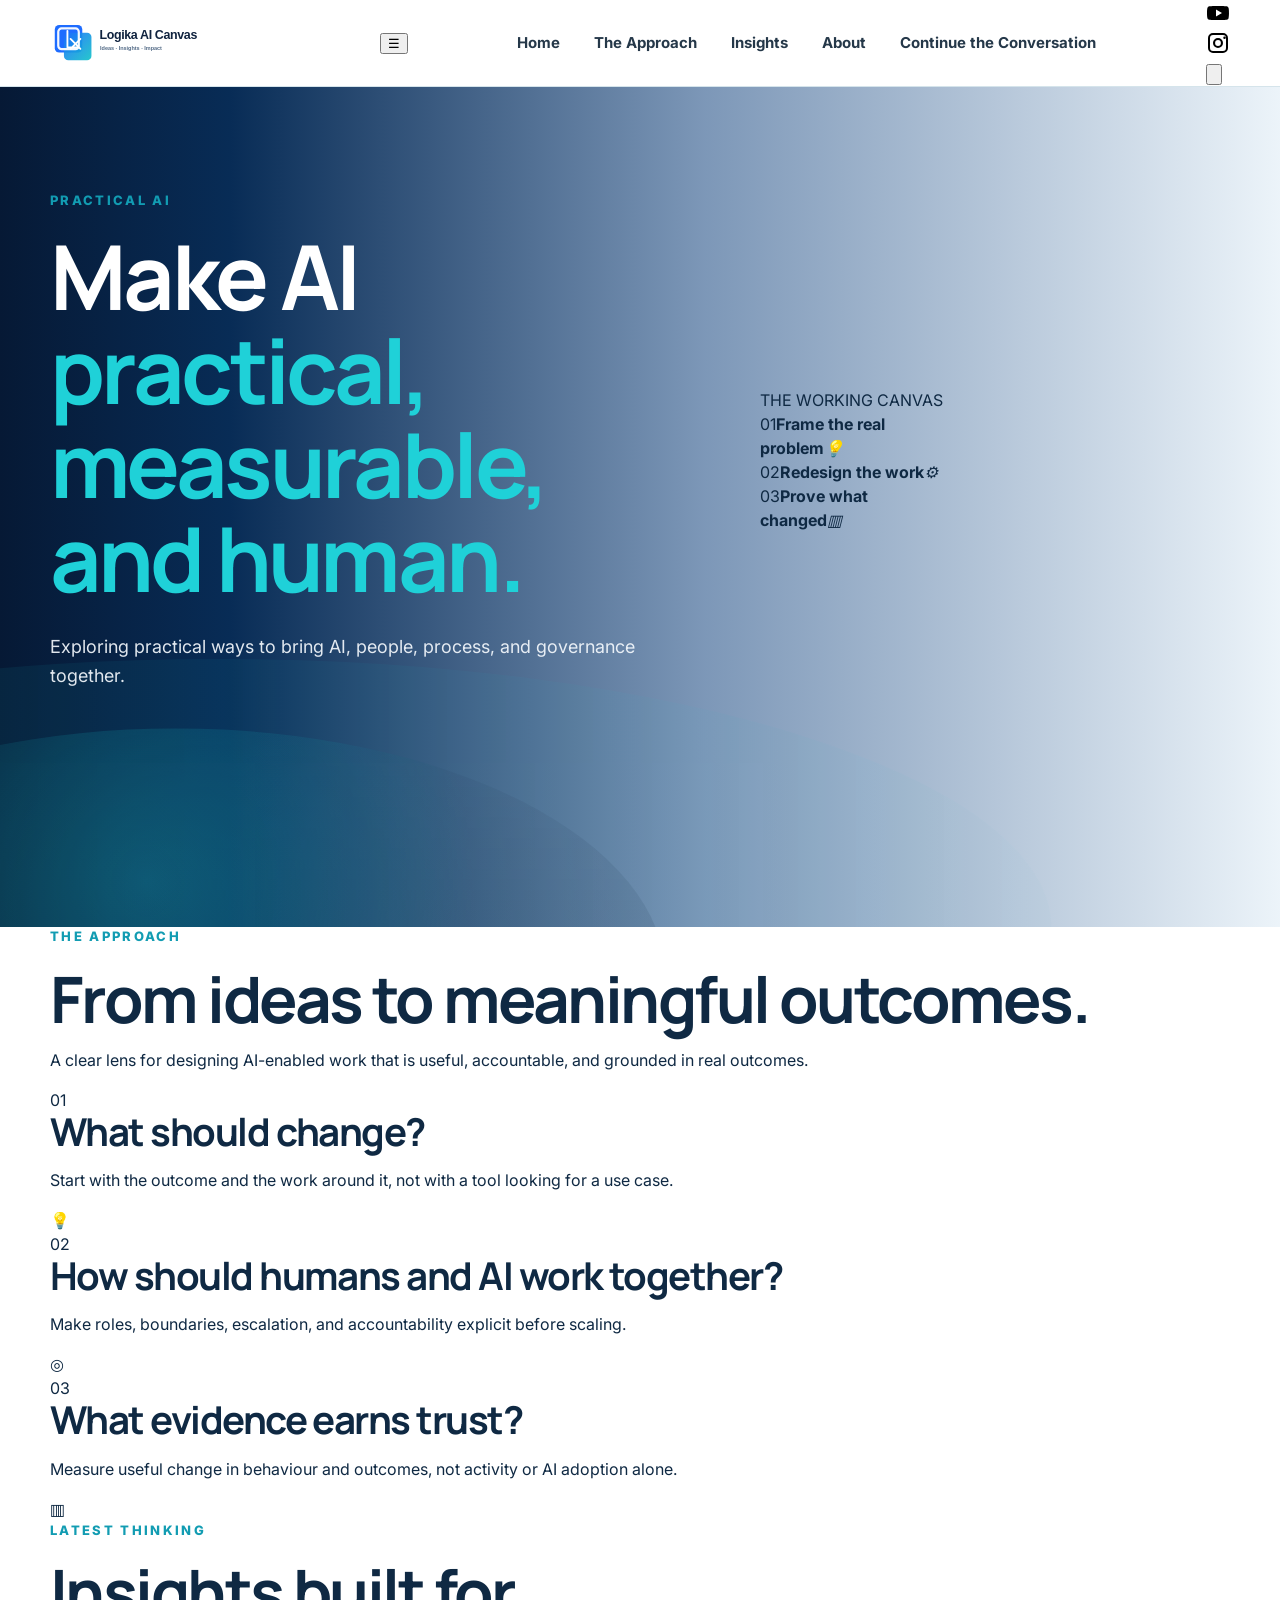
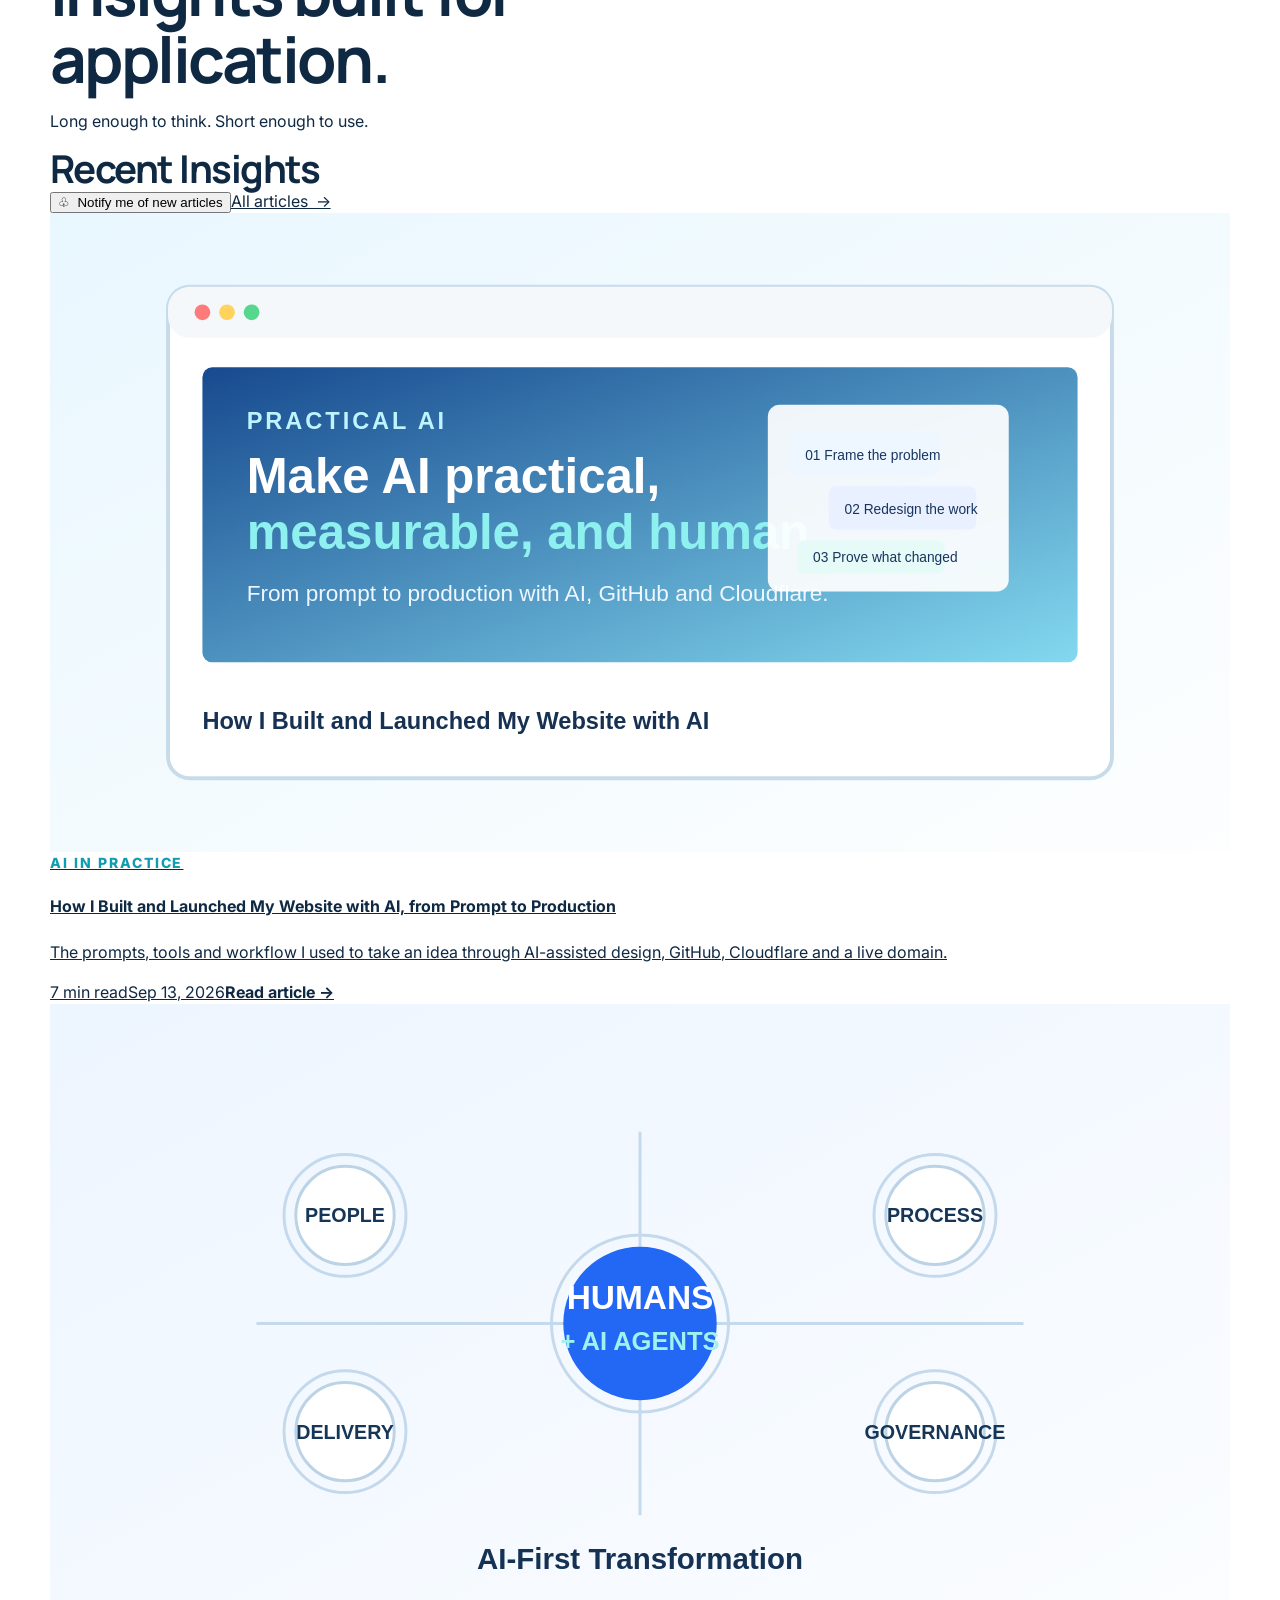
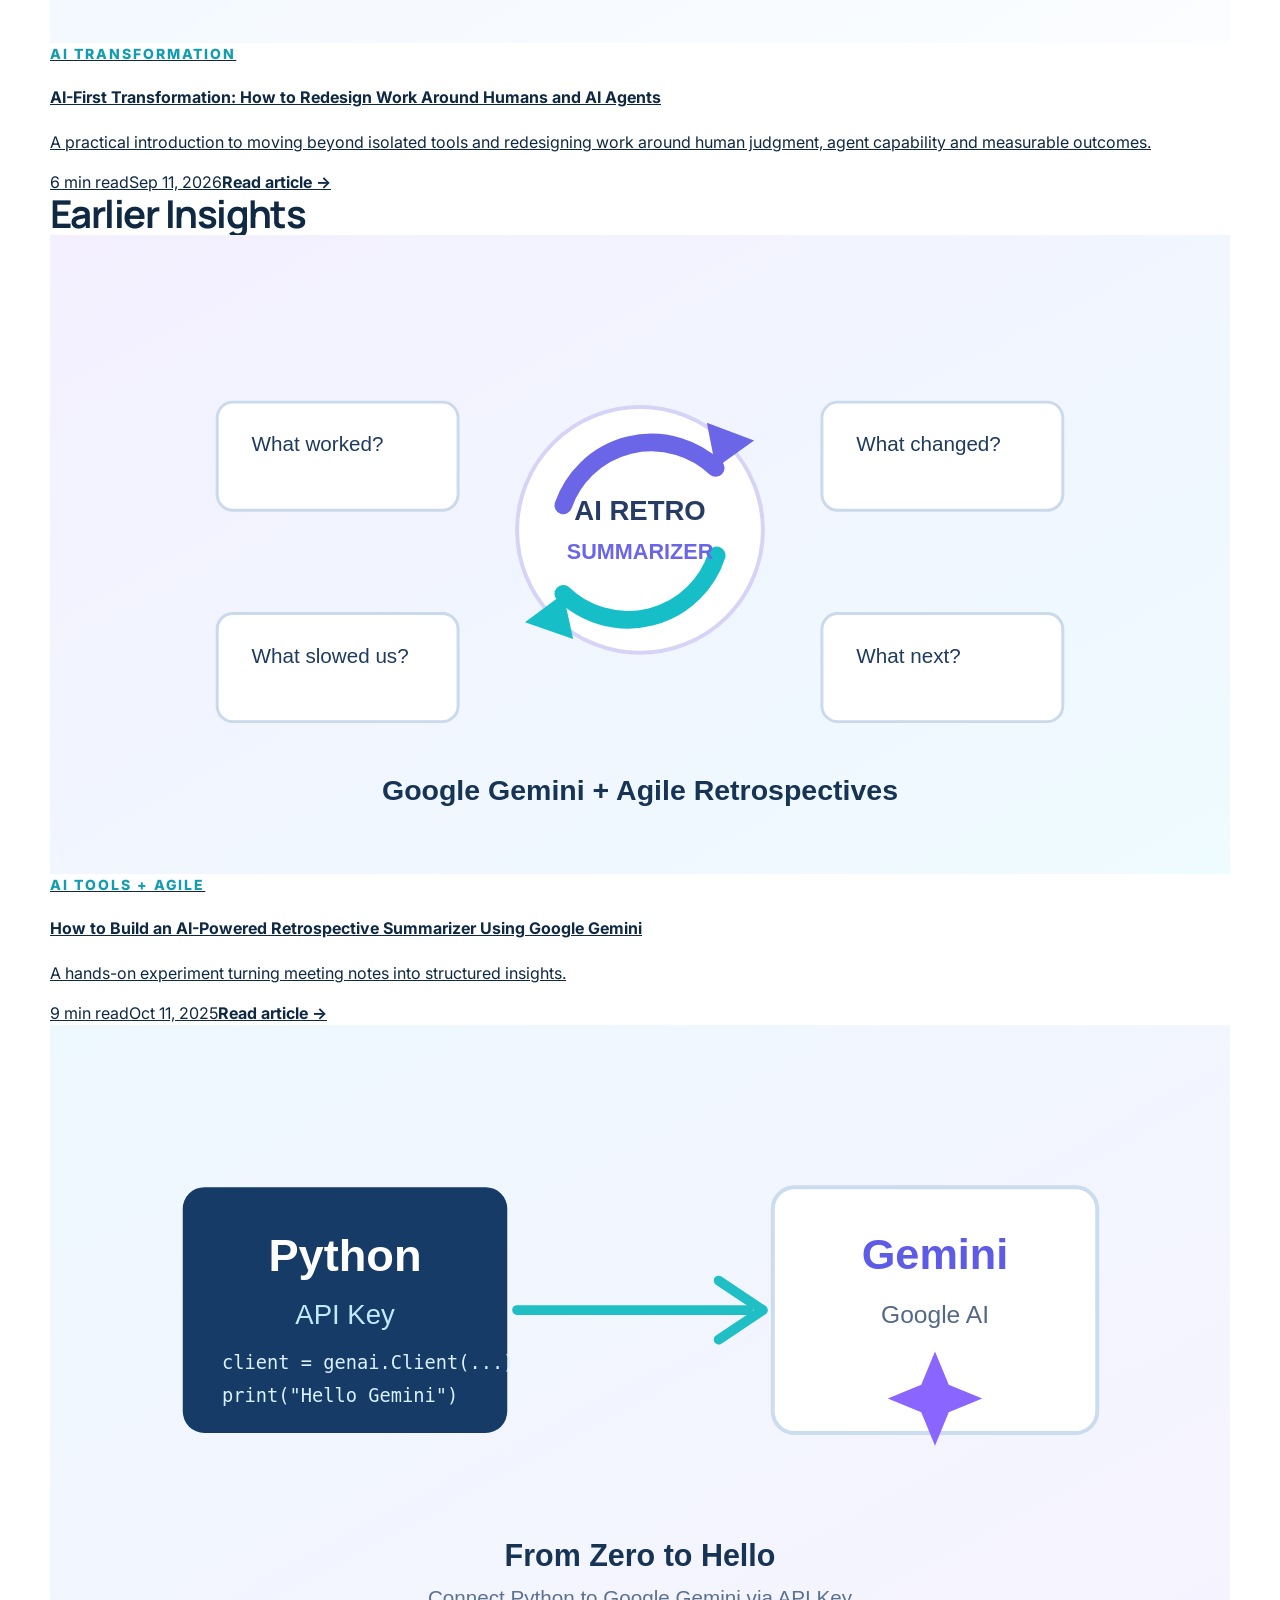
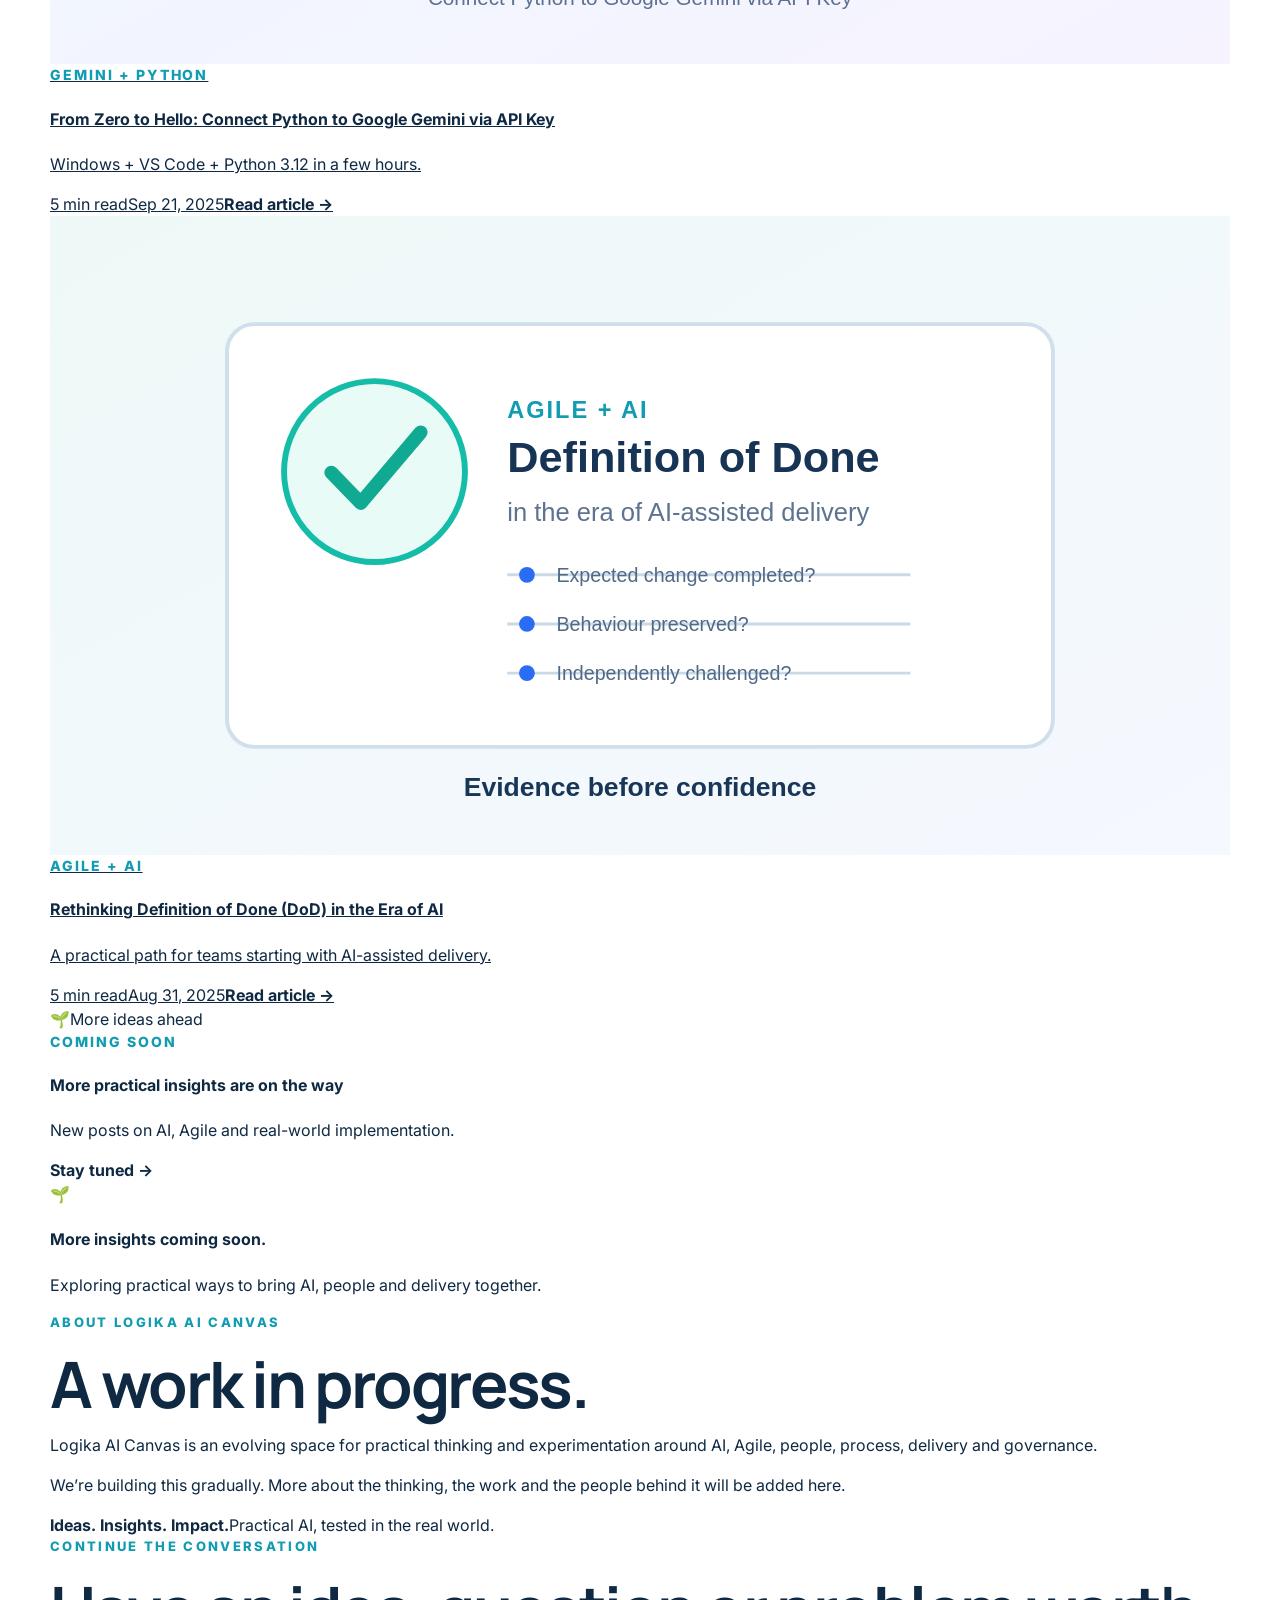
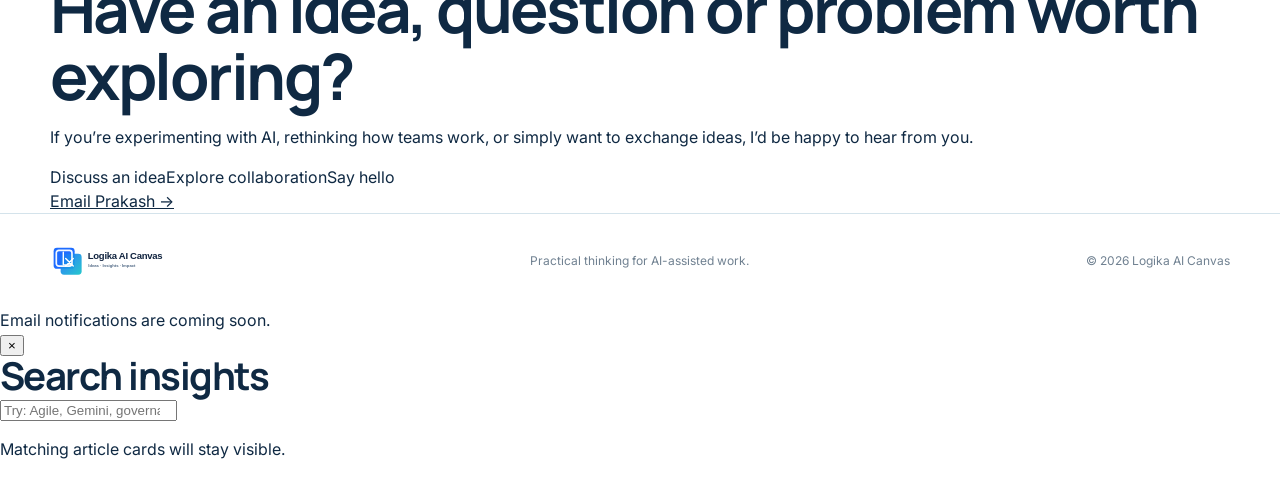
==== index.html @ 8d49325b "Rebuild site structure for preview v3" ====
<!doctype html>
<html lang="en">
<head>
  <meta charset="utf-8" />
  <meta name="viewport" content="width=device-width, initial-scale=1" />
  <meta name="description" content="Logika AI Canvas. Practical AI, Agile, delivery and governance thinking built for application." />
  <title>Logika AI Canvas</title>
  <link rel="preconnect" href="https://fonts.googleapis.com">
  <link rel="preconnect" href="https://fonts.gstatic.com" crossorigin>
  <link href="https://fonts.googleapis.com/css2?family=Inter:wght@400;500;600;700;800&family=Manrope:wght@500;600;700;800&display=swap" rel="stylesheet">
  <link rel="stylesheet" href="styles.css" />
</head>
<body>
  <a class="skip-link" href="#main">Skip to content</a>

  <header class="site-header" id="site-header">
    <div class="shell nav-wrap">
      <a class="brand" href="#home" aria-label="Logika AI Canvas home">
        <img src="assets/logo-new.svg" alt="Logika AI Canvas. Ideas, Insights, Impact." />
      </a>
      <button class="menu-toggle" aria-label="Open navigation" aria-expanded="false">☰</button>
      <nav class="main-nav" aria-label="Primary navigation">
        <a href="#home" data-section="home">Home</a>
        <a href="#approach" data-section="approach">The Approach</a>
        <a href="#insights" data-section="insights">Insights</a>
        <a href="#about" data-section="about">About</a>
        <a href="#connect" data-section="connect">Continue the Conversation</a>
      </nav>
      <div class="social-nav" aria-label="Social and search">
        <a href="https://www.youtube.com/@LogikaAICanvas" target="_blank" rel="noopener noreferrer" aria-label="YouTube">
          <svg viewBox="0 0 24 24" aria-hidden="true"><path d="M23 12s0-3.3-.4-4.9c-.2-.9-.9-1.6-1.8-1.8C19.2 5 12 5 12 5s-7.2 0-8.8.3c-.9.2-1.6.9-1.8 1.8C1 8.7 1 12 1 12s0 3.3.4 4.9c.2.9.9 1.6 1.8 1.8C4.8 19 12 19 12 19s7.2 0 8.8-.3c.9-.2 1.6-.9 1.8-1.8.4-1.6.4-4.9.4-4.9ZM10 15.5v-7l6 3.5-6 3.5Z"/></svg>
        </a>
        <a href="https://www.instagram.com/logikaaicanvas/" target="_blank" rel="noopener noreferrer" aria-label="Instagram">
          <svg viewBox="0 0 24 24" aria-hidden="true"><path d="M7 2h10a5 5 0 0 1 5 5v10a5 5 0 0 1-5 5H7a5 5 0 0 1-5-5V7a5 5 0 0 1 5-5Zm0 2a3 3 0 0 0-3 3v10a3 3 0 0 0 3 3h10a3 3 0 0 0 3-3V7a3 3 0 0 0-3-3H7Zm11.5 1.5a1.25 1.25 0 1 1 0 2.5 1.25 1.25 0 0 1 0-2.5ZM12 7a5 5 0 1 1 0 10 5 5 0 0 1 0-10Zm0 2.1a2.9 2.9 0 1 0 0 5.8 2.9 2.9 0 0 0 0-5.8Z"/></svg>
        </a>
        <button class="icon-button" id="search-open" aria-label="Search insights">
          <svg viewBox="0 0 24 24" aria-hidden="true"><path d="m21 20-5.4-5.4a7 7 0 1 0-1.4 1.4L19.6 21 21 20ZM5 10a5 5 0 1 1 10 0 5 5 0 0 1-10 0Z"/></svg>
        </button>
      </div>
    </div>
  </header>

  <main id="main">
    <section class="page hero" id="home">
      <div class="orb orb-a"></div><div class="orb orb-b"></div><div class="wave wave-one"></div>
      <div class="shell hero-grid">
        <div class="hero-copy">
          <p class="eyebrow">PRACTICAL AI</p>
          <h1>Make AI <span>practical, measurable, and human.</span></h1>
          <p class="hero-lede">Exploring practical ways to bring AI, people, process, and governance together.</p>
        </div>
        <div class="canvas-wrap" aria-label="The Working Canvas">
          <div class="canvas-label">THE WORKING CANVAS</div>
          <div class="canvas-connector c1"></div><div class="canvas-connector c2"></div>
          <article class="canvas-card card-one"><span>01</span><strong>Frame the real<br>problem</strong><i>💡</i></article>
          <article class="canvas-card card-two"><span>02</span><strong>Redesign the work</strong><i>⚙</i></article>
          <article class="canvas-card card-three"><span>03</span><strong>Prove what<br>changed</strong><i>▥</i></article>
        </div>
      </div>
    </section>

    <section class="page approach" id="approach">
      <div class="orb orb-c"></div><div class="wave wave-two"></div>
      <div class="shell approach-grid">
        <div class="approach-intro">
          <p class="eyebrow">THE APPROACH</p>
          <h2>From ideas to <span>meaningful outcomes.</span></h2>
          <p>A clear lens for designing AI-enabled work that is useful, accountable, and grounded in real outcomes.</p>
        </div>
        <div class="question-list">
          <article class="question-card">
            <div class="question-copy"><span class="qnum">01</span><h3>What should change?</h3><p>Start with the outcome and the work around it, not with a tool looking for a use case.</p></div><div class="qicon">💡</div>
          </article>
          <article class="question-card">
            <div class="question-copy"><span class="qnum blue">02</span><h3>How should humans and AI work together?</h3><p>Make roles, boundaries, escalation, and accountability explicit before scaling.</p></div><div class="qicon">◎</div>
          </article>
          <article class="question-card">
            <div class="question-copy"><span class="qnum green">03</span><h3>What evidence earns trust?</h3><p>Measure useful change in behaviour and outcomes, not activity or AI adoption alone.</p></div><div class="qicon">▥</div>
          </article>
        </div>
      </div>
    </section>

    <section class="page insights" id="insights">
      <div class="insights-hero">
        <div class="shell insights-hero-grid">
          <div><p class="eyebrow">LATEST THINKING</p><h2>Insights built for<br>application.</h2><p>Long enough to think. Short enough to use.</p></div>
          <div class="insight-art" aria-hidden="true"><div class="ring r1"></div><div class="ring r2"></div></div>
        </div>
      </div>
      <div class="shell insights-body">
        <div class="insights-toolbar">
          <h3>Recent Insights</h3>
          <div class="toolbar-actions"><button class="notify-btn" id="notify-btn">♧&nbsp; Notify me of new articles</button><a href="https://prakash-raman.medium.com/" target="_blank" rel="noopener noreferrer">All articles&nbsp; →</a></div>
        </div>

        <div class="featured-grid">
          <a class="article-card featured" data-search="website AI prompts tools workflow cloudflare github" href="https://prakash-raman.medium.com/how-i-built-and-launched-my-website-with-ai-from-prompt-to-production-36cca6c288ab?sharedUserId=prakash-raman" target="_blank" rel="noopener noreferrer">
            <img src="assets/article-website.svg" alt="Screenshot of the Logika AI Canvas website" />
            <div class="article-content"><p class="micro">AI IN PRACTICE</p><h4>How I Built and Launched My Website with AI, from Prompt to Production</h4><p>The prompts, tools and workflow I used to take an idea through AI-assisted design, GitHub, Cloudflare and a live domain.</p><div class="article-meta"><span>7 min read</span><span>Sep 13, 2026</span><b>Read article →</b></div></div>
          </a>
          <a class="article-card featured" data-search="AI transformation humans agents redesign work" href="https://medium.com/logika-ai-canvas/ai-first-transformation-how-to-redesign-work-around-humans-and-ai-agents-ba021da3f683?source=friends_link&sk=e647967bdd1a33fe31aa1192dfae2ebb" target="_blank" rel="noopener noreferrer">
            <img src="assets/article-transformation.svg" alt="AI collaboration illustration from the Medium story preview" />
            <div class="article-content"><p class="micro">AI TRANSFORMATION</p><h4>AI-First Transformation: How to Redesign Work Around Humans and AI Agents</h4><p>A practical introduction to moving beyond isolated tools and redesigning work around human judgment, agent capability and measurable outcomes.</p><div class="article-meta"><span>6 min read</span><span>Sep 11, 2026</span><b>Read article →</b></div></div>
          </a>
        </div>

        <div class="subhead"><h3>Earlier Insights</h3></div>
        <div class="earlier-grid">
          <a class="article-card compact" data-search="retrospective summarizer google gemini python gradio agile" href="https://prakash-raman.medium.com/how-to-build-an-ai-powered-retrospective-summarizer-using-google-gemini-ed8b2e24ebf3?source=friends_link&sk=d5e16c06b25f28a22b1256d74e1eddcf" target="_blank" rel="noopener noreferrer"><img src="assets/article-retro.svg" alt="Retrospective summarizer story preview illustration"/><div class="article-content"><p class="micro">AI TOOLS + AGILE</p><h4>How to Build an AI-Powered Retrospective Summarizer Using Google Gemini</h4><p>A hands-on experiment turning meeting notes into structured insights.</p><div class="article-meta"><span>9 min read</span><span>Oct 11, 2025</span><b>Read article →</b></div></div></a>
          <a class="article-card compact" data-search="python google gemini api key vscode" href="https://prakash-raman.medium.com/from-zero-to-hello-connect-python-to-google-gemini-via-api-key-d83aa427bb5d?source=friends_link&sk=044a569964a916353b6eb3e712af91d3" target="_blank" rel="noopener noreferrer"><img src="assets/article-zero.svg" alt="Python to Gemini story preview graphic"/><div class="article-content"><p class="micro">GEMINI + PYTHON</p><h4>From Zero to Hello: Connect Python to Google Gemini via API Key</h4><p>Windows + VS Code + Python 3.12 in a few hours.</p><div class="article-meta"><span>5 min read</span><span>Sep 21, 2025</span><b>Read article →</b></div></div></a>
          <a class="article-card compact" data-search="definition of done dod AI agile assisted delivery" href="https://prakash-raman.medium.com/rethinking-definition-of-done-dod-in-the-era-of-ai-43ca75cb33c0?source=friends_link&sk=acb1d739adba038d60c542304bb802b5" target="_blank" rel="noopener noreferrer"><img src="assets/article-dod.svg" alt="Definition of Done in the Era of AI story preview illustration"/><div class="article-content"><p class="micro">AGILE + AI</p><h4>Rethinking Definition of Done (DoD) in the Era of AI</h4><p>A practical path for teams starting with AI-assisted delivery.</p><div class="article-meta"><span>5 min read</span><span>Aug 31, 2025</span><b>Read article →</b></div></div></a>
          <article class="article-card compact coming"><div class="coming-art">🌱<span>More ideas ahead</span></div><div class="article-content"><p class="micro">COMING SOON</p><h4>More practical insights are on the way</h4><p>New posts on AI, Agile and real-world implementation.</p><div class="article-meta"><span></span><span></span><b>Stay tuned →</b></div></div></article>
        </div>

        <div class="more-soon"><div class="sprout">🌱</div><div><h4>More insights coming soon.</h4><p>Exploring practical ways to bring AI, people and delivery together.</p></div></div>
      </div>
    </section>

    <section class="page about" id="about">
      <div class="shell narrow-page">
        <p class="eyebrow">ABOUT LOGIKA AI CANVAS</p>
        <h2>A work in progress.</h2>
        <p class="lead">Logika AI Canvas is an evolving space for practical thinking and experimentation around AI, Agile, people, process, delivery and governance.</p>
        <p>We’re building this gradually. More about the thinking, the work and the people behind it will be added here.</p>
        <div class="about-signature"><strong>Ideas. Insights. Impact.</strong><span>Practical AI, tested in the real world.</span></div>
      </div>
    </section>

    <section class="page connect" id="connect">
      <div class="shell connect-grid">
        <div><p class="eyebrow">CONTINUE THE CONVERSATION</p><h2>Have an idea, question or problem worth exploring?</h2></div>
        <div class="connect-copy"><p>If you’re experimenting with AI, rethinking how teams work, or simply want to exchange ideas, I’d be happy to hear from you.</p><div class="connect-topics"><span>Discuss an idea</span><span>Explore collaboration</span><span>Say hello</span></div><a class="contact-btn" href="mailto:logikacanvas@gmail.com">Email Prakash →</a></div>
      </div>
    </section>
  </main>

  <footer><div class="shell footer-grid"><img src="assets/logo-new.svg" alt="Logika AI Canvas"/><p>Practical thinking for AI-assisted work.</p><p>© 2026 Logika AI Canvas</p></div></footer>

  <div class="toast" id="toast" role="status" aria-live="polite">Email notifications are coming soon.</div>
  <div class="search-panel" id="search-panel" aria-hidden="true"><div class="search-box"><button id="search-close" aria-label="Close search">×</button><h3>Search insights</h3><input id="search-input" type="search" placeholder="Try: Agile, Gemini, governance…" autocomplete="off"/><p id="search-note">Matching article cards will stay visible.</p></div></div>
  <script src="script.js"></script>
</body>
</html>
---- styles.css ----
:root{
  --navy:#081a31;
  --navy-2:#102843;
  --navy-3:#183458;
  --cyan:#1fd1d8;
  --cyan-soft:#82eef3;
  --blue:#2f69f4;
  --ink:#0f2943;
  --muted:#66788b;
  --line:#d4e3ea;
  --soft:#edf4f7;
  --white:#ffffff;
  --shadow:0 25px 60px rgba(8,26,49,.16);
  --radius:22px;
}
*{box-sizing:border-box}
html{scroll-behavior:smooth}
body{
  margin:0;
  font-family:Inter,system-ui,-apple-system,BlinkMacSystemFont,"Segoe UI",sans-serif;
  color:var(--ink);
  background:#fff;
  line-height:1.5;
  -webkit-font-smoothing:antialiased;
}
a{color:inherit}
img{max-width:100%;display:block}
.shell{width:min(1180px,calc(100% - 48px));margin-inline:auto}
.skip-link{
  position:absolute;left:-9999px;top:10px;background:#fff;padding:10px 14px;
  border:1px solid var(--line);z-index:1000
}
.skip-link:focus{left:10px}
.site-header{
  position:sticky;top:0;z-index:100;
  background:rgba(255,255,255,.96);
  backdrop-filter:blur(12px);
  border-bottom:1px solid rgba(210,226,234,.92);
}
.nav-wrap{height:86px;display:flex;align-items:center;justify-content:space-between;gap:32px}
.brand img{width:220px;height:auto}
nav{display:flex;gap:34px;align-items:center}
nav a{text-decoration:none;font-size:15px;font-weight:700;color:#253849}
nav a:hover{color:var(--cyan)}
.nav-pill{
  display:inline-flex;align-items:center;justify-content:center;
  min-height:48px;padding:0 24px;border-radius:999px;border:1.5px solid #27394a;
}
.eyebrow{
  margin:0 0 18px;
  font-size:13px;
  font-weight:800;
  letter-spacing:.18em;
  color:#129cb2;
}
.eyebrow-light{color:var(--cyan-soft)}
h1,h2,h3{
  margin:0;
  font-family:Manrope,Inter,sans-serif;
  letter-spacing:-.04em;
  line-height:1.05;
}
h1{font-size:clamp(54px,7vw,96px)}
h2{font-size:clamp(44px,5vw,78px)}
h3{font-size:clamp(30px,3vw,48px)}

.hero{
  position:relative;
  overflow:hidden;
  min-height:840px;
  isolation:isolate;
  background:
    linear-gradient(90deg, rgba(6,25,53,1) 0%, rgba(8,44,86,1) 18%, rgba(74,111,156,.72) 55%, rgba(235,243,249,.95) 100%);
}
.hero-backdrop{
  position:absolute;inset:0;pointer-events:none;
  background:
    radial-gradient(circle at 2% 38%, rgba(41,195,232,.45) 0 9px, transparent 11px),
    radial-gradient(circle at 15% 53%, rgba(41,195,232,.32) 0 8px, transparent 10px),
    radial-gradient(circle at 24% 68%, rgba(41,195,232,.28) 0 9px, transparent 11px),
    radial-gradient(circle at 79% 12%, rgba(255,255,255,.2) 0 15%, transparent 16%),
    radial-gradient(circle at 91% 62%, rgba(31,209,216,.14) 0 18%, transparent 19%);
}
.hero::before{
  content:"";
  position:absolute;left:-6%;bottom:-6%;width:58%;height:38%;
  background:
    radial-gradient(circle at 30% 70%, rgba(31,209,216,.28) 0, transparent 58%),
    linear-gradient(180deg, transparent, rgba(7,24,46,.12));
  opacity:.95;
  clip-path:ellipse(66% 78% at 34% 100%);
}
.hero::after{
  content:"";
  position:absolute;left:-5%;right:0;bottom:0;height:38%;
  opacity:.42;
  background:
    radial-gradient(circle at 18% 120%, rgba(31,209,216,.7) 0 1.5px, transparent 2px) 0 0 / 12px 12px,
    linear-gradient(90deg, rgba(31,209,216,.18), rgba(255,255,255,0));
  clip-path:ellipse(62% 84% at 21% 100%);
}
.hero-grid{
  position:relative;
  display:grid;
  grid-template-columns:1.15fr .85fr;
  gap:74px;
  align-items:center;
  padding:104px 0 132px;
}
.hero-copy{color:#fff;position:relative;z-index:2}
.hero h1{color:#fff;max-width:760px;margin-bottom:28px}
.hero h1 span{color:var(--cyan)}
.hero-lede{
  margin:0 0 38px;
  color:rgba(243,247,252,.92);
  max-width:690px;
  font-size:18px;
  line-height:1.6;
}
.hero-actions{display:flex;gap:14px;flex-wrap:wrap}
.button{
  display:inline-flex;align-items:center;justify-content:center;
  min-height:54px;padding:0 24px;border-radius:12px;text-decoration:none;
  font-size:15px;font-weight:800;border:1px solid transparent;
  transition:transform .2s ease, background .2s ease, border-color .2s ease;
}
.button:hover{transform:translateY(-1px)}
.button-primary{background:#fff;color:var(--navy)}
.button-secondary{
  background:transparent;color:#fff;border-color:rgba(255,255,255,.45);
  box-shadow:inset 0 0 0 1px rgba(255,255,255,.1);
}
.principles{
  display:flex;gap:24px;flex-wrap:wrap;margin-top:34px;
  color:rgba(236,244,250,.92);font-size:13px;font-weight:700;
}
.principles span::before{
  content:"";display:inline-block;width:6px;height:6px;margin-right:9px;
  border-radius:50%;background:var(--cyan);vertical-align:1px;
}
.hero-visual{position:relative;min-height:490px}
.visual-board{
  position:relative;
  width:100%;
  min-height:430px;
  padding:28px 22px;
  border:1px solid rgba(201,216,226,.75);
  background:rgba(247,250,252,.92);
  box-shadow:0 25px 65px rgba(13,36,61,.14);
}
.board-label{
  margin:0 0 16px;
  color:#5b6d83;
  font-size:12px;
  font-weight:800;
  letter-spacing:.14em;
}
.board-lines{position:absolute;background:rgba(108,139,176,.28)}
.line-x{left:20px;right:20px;top:50%;height:1px}
.line-y{top:44px;bottom:22px;left:50%;width:1px}
.board-card{
  position:absolute;
  background:#fff;
  min-width:312px;
  padding:18px 20px 18px 22px;
  border:1px solid rgba(208,219,229,.92);
  box-shadow:0 10px 28px rgba(14,41,69,.08);
}
.board-card::before{
  content:"";
  position:absolute;left:0;top:0;bottom:0;width:4px;background:var(--cyan);
}
.board-card span{
  display:block;margin-bottom:8px;
  color:#00a8b7;font-size:12px;font-weight:800;
}
.board-card strong{
  color:#0f1d31;font-family:Manrope,Inter,sans-serif;
  font-size:22px;line-height:1.25;
}
.board-card-one{top:74px;left:36px}
.board-card-two{top:182px;left:132px}
.board-card-three{top:310px;left:62px}
.board-card.accent-blue::before{background:#2f69f4}
.board-card.accent-teal::before{background:var(--cyan)}

.section{padding:114px 0}
.section-muted{background:var(--soft)}
.section-head{
  display:grid;
  grid-template-columns:minmax(0,1fr) minmax(250px,.7fr);
  gap:72px;
  align-items:end;
  margin-bottom:48px;
}
.section-head h2{font-size:clamp(48px,5vw,74px);color:var(--ink)}
.section-head > p{
  margin:0;
  max-width:410px;
  color:#64768b;
  font-size:17px;
  line-height:1.6;
}

.approach-section{
  background:linear-gradient(90deg, rgba(4,18,36,.98) 0%, rgba(3,17,33,.98) 28%, rgba(4,20,42,.96) 100%);
  color:#fff;
}
.approach-layout{
  display:grid;
  grid-template-columns:.92fr 1.08fr;
  gap:86px;
  align-items:start;
}
.approach-copy h2{color:#fff;margin-bottom:20px}
.approach-copy p{
  margin:0;
  color:rgba(220,232,243,.82);
  max-width:520px;
  font-size:17px;
  line-height:1.65;
}
.approach-list{border-top:1px solid rgba(132,160,194,.42)}
.approach-row{
  display:grid;
  grid-template-columns:60px 1fr;
  gap:22px;
  padding:32px 0 28px;
  border-bottom:1px solid rgba(132,160,194,.32);
}
.row-number{color:var(--cyan);font-size:14px;font-weight:800}
.row-content h3{
  color:#fff;
  font-size:clamp(28px,3.4vw,46px);
  margin-bottom:10px;
}
.row-content p{
  margin:0;
  max-width:670px;
  color:rgba(219,230,241,.8);
  font-size:17px;
  line-height:1.7;
}

.insights-section{padding-bottom:126px}
.insights-head{margin-bottom:42px}
.featured-insight{
  display:grid;
  grid-template-columns:43% 57%;
  min-height:496px;
  background:#fff;
  border:1px solid rgba(198,216,226,.95);
  overflow:hidden;
}
.insight-visual{
  position:relative;
  background:linear-gradient(135deg, #2f69f4 0%, #2968ec 100%);
}
.insight-visual::before,
.insight-visual::after{
  content:"";
  position:absolute;border:1px solid rgba(255,255,255,.18);border-radius:50%;
}
.insight-visual::before{width:270px;height:270px;left:-110px;top:-70px}
.insight-visual::after{width:260px;height:260px;right:-90px;bottom:-140px}
.visual-ring{position:absolute;border:1px solid rgba(255,255,255,.16);border-radius:50%}
.ring-one{width:140px;height:140px;left:92px;top:176px}
.ring-two{width:220px;height:220px;left:142px;top:128px}
.visual-dot{position:absolute;width:10px;height:10px;border-radius:50%;background:rgba(255,255,255,.65)}
.dot-a{left:138px;top:218px}.dot-b{left:310px;top:154px}.dot-c{left:332px;top:314px}
.visual-words{
  position:absolute;left:50%;top:50%;transform:translate(-50%,-50%);
  display:flex;align-items:center;gap:20px;white-space:nowrap;color:#fff;
  font-size:18px;font-weight:800;letter-spacing:.12em;
}
.visual-words b{font-size:52px;line-height:1;color:var(--cyan)}
.insight-copy{
  display:flex;flex-direction:column;justify-content:center;
  padding:44px 54px;
}
.micro{
  margin:0 0 18px;
  color:#129cb2;
  font-size:14px;
  font-weight:800;
  letter-spacing:.14em;
}
.insight-copy h3{
  color:var(--ink);
  font-size:clamp(42px,4vw,62px);
  line-height:1.08;
  margin-bottom:26px;
}
.insight-copy p:not(.micro){
  margin:0 0 28px;
  max-width:700px;
  color:#5d7085;
  font-size:18px;
  line-height:1.7;
}
.status{
  align-self:flex-start;
  white-space:nowrap;
  border:1px solid #cfe0e6;
  border-radius:999px;
  padding:10px 16px;
  background:#f7fbfc;
  color:#56697d;
  font-size:14px;
  font-weight:800;
}

.connect-section{
  background:linear-gradient(90deg, rgba(4,18,36,.99) 0%, rgba(4,21,43,.98) 100%);
  color:#fff;
  padding-bottom:120px;
}
.connect-layout{
  display:grid;
  grid-template-columns:.84fr 1.16fr;
  gap:88px;
  align-items:start;
}
.connect-copy h2{color:#fff}
.connect-list{border-top:1px solid rgba(132,160,194,.32)}
.connect-row{
  display:grid;
  grid-template-columns:108px 1fr 24px;
  gap:26px;
  align-items:center;
  padding:28px 0;
  text-decoration:none;
  border-bottom:1px solid rgba(132,160,194,.28);
}
.connect-label{
  color:rgba(190,208,226,.82);
  font-size:13px;
  font-weight:800;
  letter-spacing:.12em;
}
.connect-row strong{
  color:#fff;
  font-family:Manrope,Inter,sans-serif;
  font-size:20px;
  line-height:1.35;
}
.connect-arrow{justify-self:end;color:#fff;font-size:20px}

footer{
  background:#fff;
  border-top:1px solid rgba(210,226,234,.95);
  padding:26px 0;
}
.footer-grid{
  display:grid;
  grid-template-columns:1fr 1fr 1fr;
  align-items:center;
  gap:24px;
  color:#708191;
  font-size:12px;
}
.footer-grid img{width:168px}
.footer-grid p:nth-child(2){text-align:center}
.footer-grid p:last-child{text-align:right}

.three-step,.topic-grid{display:grid;grid-template-columns:repeat(3,1fr);gap:18px}
.three-step article,.topic-card{background:#fff;border:1px solid var(--line);border-radius:20px;padding:28px}
.three-step span,.number{color:#129cb2;font-size:12px;font-weight:700}
.three-step h3{margin:38px 0 0;font-size:22px}
.topics-head{margin-top:100px}
.topic-card h3{font-size:24px;margin-bottom:14px}.topic-card>p:not(.micro){color:var(--muted)}
.card-link{display:block;margin-top:28px;font-size:12px;font-weight:700;color:var(--navy)}

@media (max-width:1100px){
  .hero-grid,.approach-layout,.connect-layout{grid-template-columns:1fr;gap:52px}
  .hero{min-height:auto}
  .hero-visual{min-height:450px}
  .section-head{grid-template-columns:1fr;gap:18px}
  .featured-insight{grid-template-columns:1fr}
  .insight-visual{min-height:320px}
}
@media (max-width:820px){
  .shell{width:min(100% - 32px,1180px)}
  nav{display:none}
  .nav-wrap{height:76px}
  .brand img{width:200px}
  .hero-grid{padding:74px 0 88px}
  h1{font-size:clamp(46px,11vw,68px)}
  .hero h1{max-width:560px}
  .hero-lede{font-size:17px}
  .hero-visual{min-height:390px}
  .visual-board{min-height:360px}
  .board-card{min-width:260px;padding:16px 16px 16px 18px}
  .board-card strong{font-size:19px}
  .board-card-one{top:70px;left:22px}
  .board-card-two{top:160px;left:84px}
  .board-card-three{top:254px;left:38px}
  .approach-row{grid-template-columns:1fr;gap:10px}
  .connect-row{grid-template-columns:1fr auto;grid-template-areas:"label arrow" "title arrow";gap:10px}
  .connect-label{grid-area:label}
  .connect-row strong{grid-area:title}
  .connect-arrow{grid-area:arrow}
  .footer-grid{grid-template-columns:1fr;text-align:left}
  .footer-grid p:nth-child(2),.footer-grid p:last-child{text-align:left;margin:0}
}
@media (max-width:560px){
  .hero-actions{display:grid;grid-template-columns:1fr 1fr}
  .button{min-height:50px;padding:0 14px;font-size:14px}
  .principles{gap:14px 18px}
  .hero-visual{min-height:320px}
  .visual-board{padding:18px 12px;min-height:300px}
  .board-card{min-width:210px}
  .board-card strong{font-size:17px}
  .board-card-one{top:58px;left:16px}
  .board-card-two{top:132px;left:58px}
  .board-card-three{top:212px;left:24px}
  .section{padding:88px 0}
  .section-head h2{font-size:46px}
  .insight-copy{padding:32px 28px}
  .insight-copy h3{font-size:36px}
  .visual-words{font-size:13px;gap:14px}
  .visual-words b{font-size:38px}
}
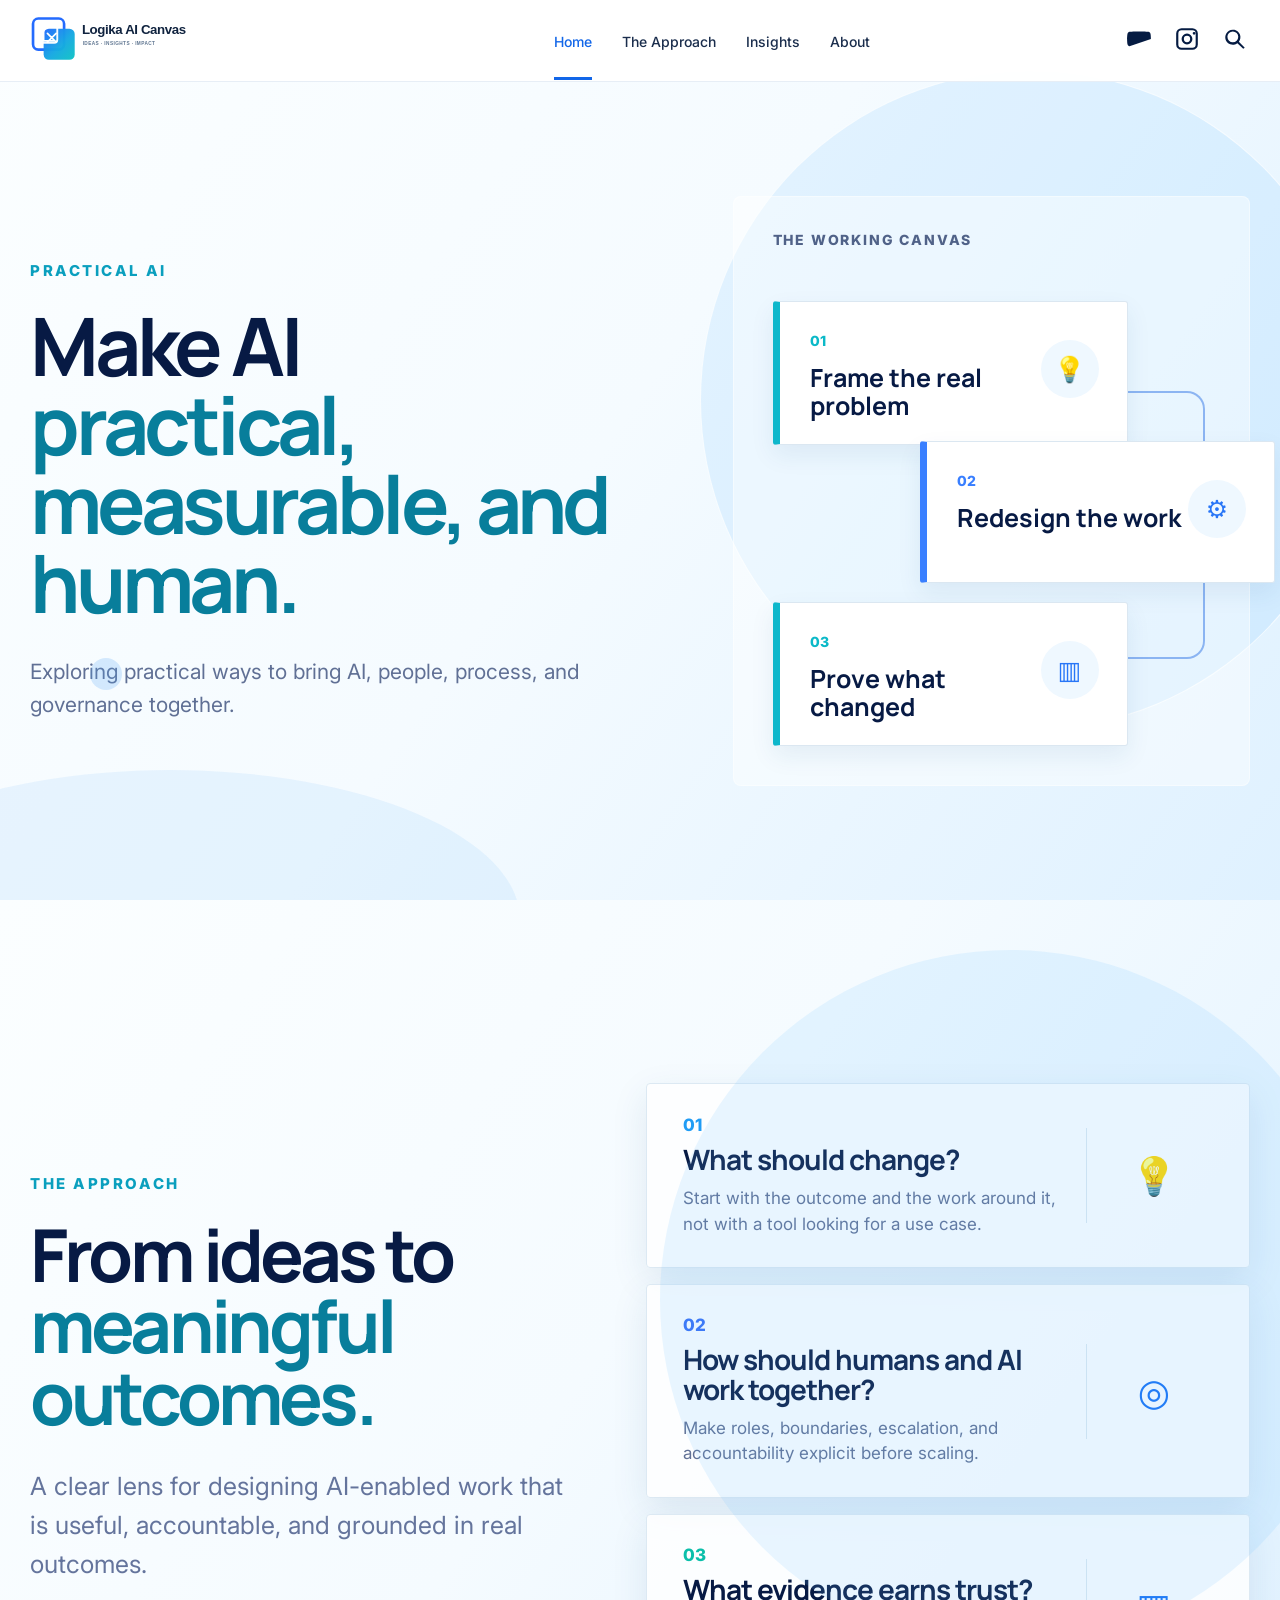
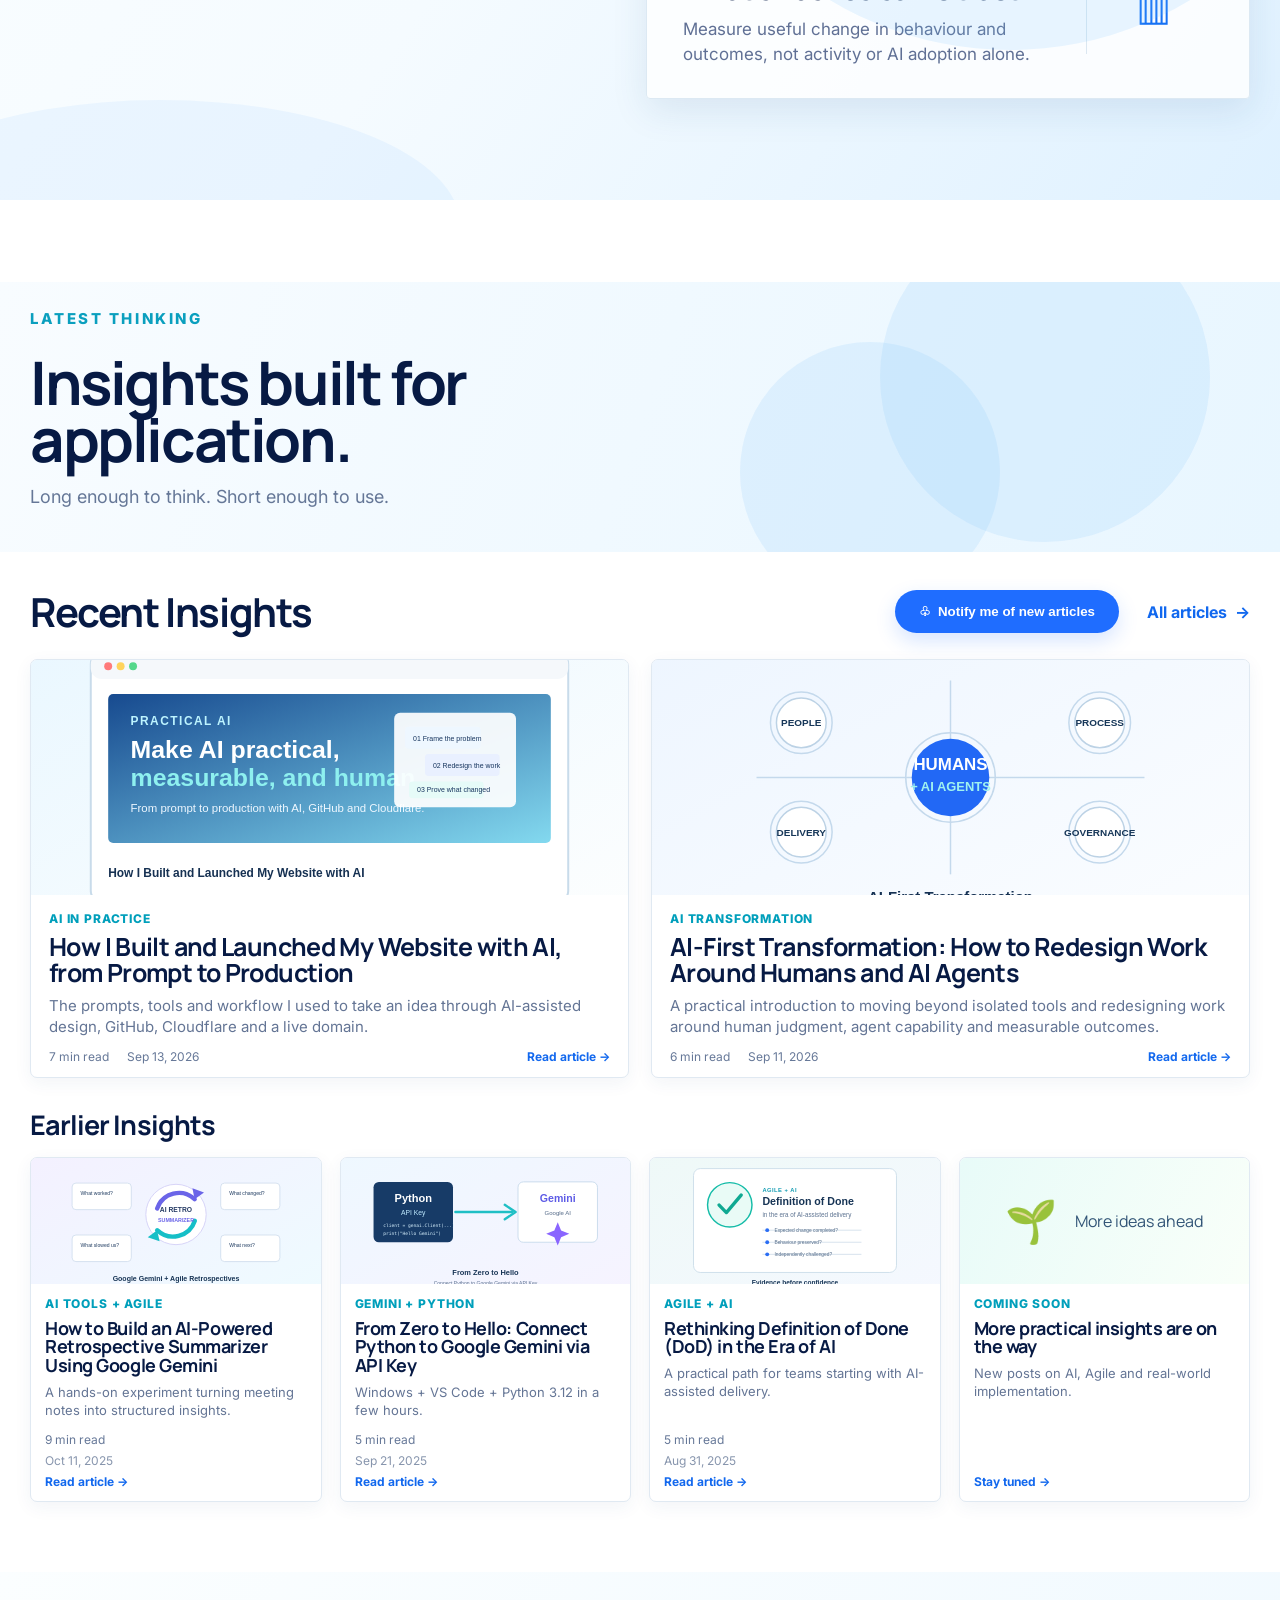
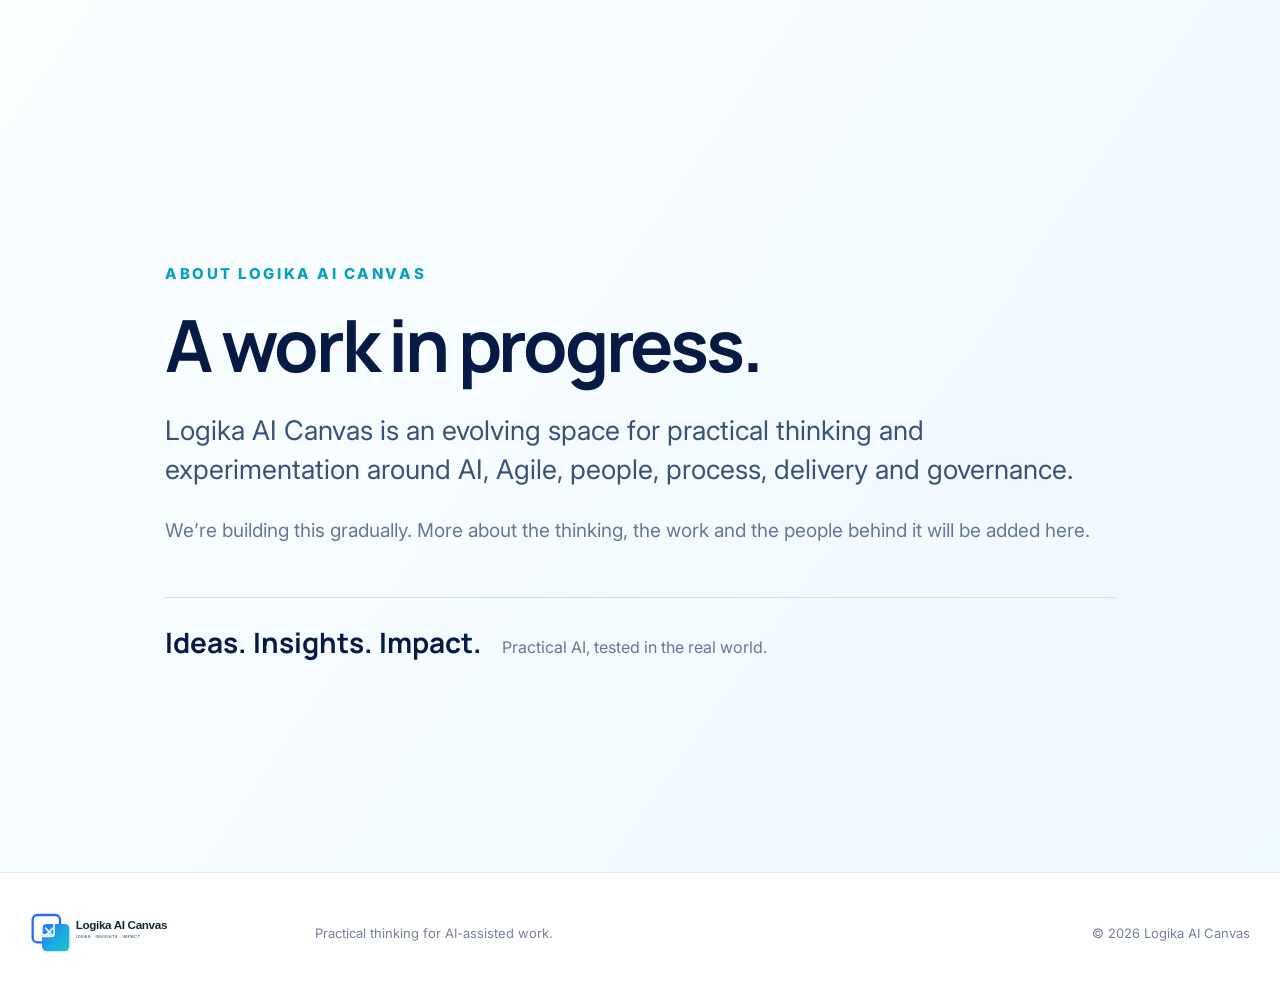
==== commit ff78487d: "Refine preview navigation and insights layout" ====
--- a/index.html
+++ b/index.html
@@ -24,18 +24,11 @@
         <a href="#approach" data-section="approach">The Approach</a>
         <a href="#insights" data-section="insights">Insights</a>
         <a href="#about" data-section="about">About</a>
-        <a href="#connect" data-section="connect">Continue the Conversation</a>
       </nav>
       <div class="social-nav" aria-label="Social and search">
-        <a href="https://www.youtube.com/@LogikaAICanvas" target="_blank" rel="noopener noreferrer" aria-label="YouTube">
-          <svg viewBox="0 0 24 24" aria-hidden="true"><path d="M23 12s0-3.3-.4-4.9c-.2-.9-.9-1.6-1.8-1.8C19.2 5 12 5 12 5s-7.2 0-8.8.3c-.9.2-1.6.9-1.8 1.8C1 8.7 1 12 1 12s0 3.3.4 4.9c.2.9.9 1.6 1.8 1.8C4.8 19 12 19 12 19s7.2 0 8.8-.3c.9-.2 1.6-.9 1.8-1.8.4-1.6.4-4.9.4-4.9ZM10 15.5v-7l6 3.5-6 3.5Z"/></svg>
-        </a>
-        <a href="https://www.instagram.com/logikaaicanvas/" target="_blank" rel="noopener noreferrer" aria-label="Instagram">
-          <svg viewBox="0 0 24 24" aria-hidden="true"><path d="M7 2h10a5 5 0 0 1 5 5v10a5 5 0 0 1-5 5H7a5 5 0 0 1-5-5V7a5 5 0 0 1 5-5Zm0 2a3 3 0 0 0-3 3v10a3 3 0 0 0 3 3h10a3 3 0 0 0 3-3V7a3 3 0 0 0-3-3H7Zm11.5 1.5a1.25 1.25 0 1 1 0 2.5 1.25 1.25 0 0 1 0-2.5ZM12 7a5 5 0 1 1 0 10 5 5 0 0 1 0-10Zm0 2.1a2.9 2.9 0 1 0 0 5.8 2.9 2.9 0 0 0 0-5.8Z"/></svg>
-        </a>
-        <button class="icon-button" id="search-open" aria-label="Search insights">
-          <svg viewBox="0 0 24 24" aria-hidden="true"><path d="m21 20-5.4-5.4a7 7 0 1 0-1.4 1.4L19.6 21 21 20ZM5 10a5 5 0 1 1 10 0 5 5 0 0 1-10 0Z"/></svg>
-        </button>
+        <a href="https://www.youtube.com/@LogikaAICanvas" target="_blank" rel="noopener noreferrer" aria-label="YouTube"><svg viewBox="0 0 24 24" aria-hidden="true"><path d="M23 12s0-3.3-.4-4.9c-.2-.9-.9-1.6-1.8-1.8C19.2 5 12 5 12 5s-7.2 0-8.8.3c-.9.2-1.6.9-1.8 1.8C1 8.7 1 12 1 12s0 3.3.4 4.9c.2.9.9 1.6 1.8 1.8C4.8 19 12 19s7.2 0 8.8-.3c.9-.2 1.6-.9 1.8-1.8.4-1.6.4-4.9.4-4.9ZM10 15.5v-7l6 3.5-6 3.5Z"/></svg></a>
+        <a href="https://www.instagram.com/logikaaicanvas/" target="_blank" rel="noopener noreferrer" aria-label="Instagram"><svg viewBox="0 0 24 24" aria-hidden="true"><path d="M7 2h10a5 5 0 0 1 5 5v10a5 5 0 0 1-5 5H7a5 5 0 0 1-5-5V7a5 5 0 0 1 5-5Zm0 2a3 3 0 0 0-3 3v10a3 3 0 0 0 3 3h10a3 3 0 0 0 3-3V7a3 3 0 0 0-3-3H7Zm11.5 1.5a1.25 1.25 0 1 1 0 2.5 1.25 1.25 0 0 1 0-2.5ZM12 7a5 5 0 1 1 0 10 5 5 0 0 1 0-10Zm0 2.1a2.9 2.9 0 1 0 0 5.8 2.9 2.9 0 0 0 0-5.8Z"/></svg></a>
+        <button class="icon-button" id="search-open" aria-label="Search insights"><svg viewBox="0 0 24 24" aria-hidden="true"><path d="m21 20-5.4-5.4a7 7 0 1 0-1.4 1.4L19.6 21 21 20ZM5 10a5 5 0 1 1 10 0 5 5 0 0 1-10 0Z"/></svg></button>
       </div>
     </div>
   </header>
@@ -68,15 +61,9 @@
           <p>A clear lens for designing AI-enabled work that is useful, accountable, and grounded in real outcomes.</p>
         </div>
         <div class="question-list">
-          <article class="question-card">
-            <div class="question-copy"><span class="qnum">01</span><h3>What should change?</h3><p>Start with the outcome and the work around it, not with a tool looking for a use case.</p></div><div class="qicon">💡</div>
-          </article>
-          <article class="question-card">
-            <div class="question-copy"><span class="qnum blue">02</span><h3>How should humans and AI work together?</h3><p>Make roles, boundaries, escalation, and accountability explicit before scaling.</p></div><div class="qicon">◎</div>
-          </article>
-          <article class="question-card">
-            <div class="question-copy"><span class="qnum green">03</span><h3>What evidence earns trust?</h3><p>Measure useful change in behaviour and outcomes, not activity or AI adoption alone.</p></div><div class="qicon">▥</div>
-          </article>
+          <article class="question-card"><div class="question-copy"><span class="qnum">01</span><h3>What should change?</h3><p>Start with the outcome and the work around it, not with a tool looking for a use case.</p></div><div class="qicon">💡</div></article>
+          <article class="question-card"><div class="question-copy"><span class="qnum blue">02</span><h3>How should humans and AI work together?</h3><p>Make roles, boundaries, escalation, and accountability explicit before scaling.</p></div><div class="qicon">◎</div></article>
+          <article class="question-card"><div class="question-copy"><span class="qnum green">03</span><h3>What evidence earns trust?</h3><p>Measure useful change in behaviour and outcomes, not activity or AI adoption alone.</p></div><div class="qicon">▥</div></article>
         </div>
       </div>
     </section>
@@ -96,24 +83,22 @@
 
         <div class="featured-grid">
           <a class="article-card featured" data-search="website AI prompts tools workflow cloudflare github" href="https://prakash-raman.medium.com/how-i-built-and-launched-my-website-with-ai-from-prompt-to-production-36cca6c288ab?sharedUserId=prakash-raman" target="_blank" rel="noopener noreferrer">
-            <img src="assets/article-website.svg" alt="Screenshot of the Logika AI Canvas website" />
+            <img src="assets/article-website.svg" alt="Logika AI Canvas website article preview" />
             <div class="article-content"><p class="micro">AI IN PRACTICE</p><h4>How I Built and Launched My Website with AI, from Prompt to Production</h4><p>The prompts, tools and workflow I used to take an idea through AI-assisted design, GitHub, Cloudflare and a live domain.</p><div class="article-meta"><span>7 min read</span><span>Sep 13, 2026</span><b>Read article →</b></div></div>
           </a>
           <a class="article-card featured" data-search="AI transformation humans agents redesign work" href="https://medium.com/logika-ai-canvas/ai-first-transformation-how-to-redesign-work-around-humans-and-ai-agents-ba021da3f683?source=friends_link&sk=e647967bdd1a33fe31aa1192dfae2ebb" target="_blank" rel="noopener noreferrer">
-            <img src="assets/article-transformation.svg" alt="AI collaboration illustration from the Medium story preview" />
+            <img src="assets/article-transformation.svg" alt="AI transformation article preview" />
             <div class="article-content"><p class="micro">AI TRANSFORMATION</p><h4>AI-First Transformation: How to Redesign Work Around Humans and AI Agents</h4><p>A practical introduction to moving beyond isolated tools and redesigning work around human judgment, agent capability and measurable outcomes.</p><div class="article-meta"><span>6 min read</span><span>Sep 11, 2026</span><b>Read article →</b></div></div>
           </a>
         </div>
 
         <div class="subhead"><h3>Earlier Insights</h3></div>
         <div class="earlier-grid">
-          <a class="article-card compact" data-search="retrospective summarizer google gemini python gradio agile" href="https://prakash-raman.medium.com/how-to-build-an-ai-powered-retrospective-summarizer-using-google-gemini-ed8b2e24ebf3?source=friends_link&sk=d5e16c06b25f28a22b1256d74e1eddcf" target="_blank" rel="noopener noreferrer"><img src="assets/article-retro.svg" alt="Retrospective summarizer story preview illustration"/><div class="article-content"><p class="micro">AI TOOLS + AGILE</p><h4>How to Build an AI-Powered Retrospective Summarizer Using Google Gemini</h4><p>A hands-on experiment turning meeting notes into structured insights.</p><div class="article-meta"><span>9 min read</span><span>Oct 11, 2025</span><b>Read article →</b></div></div></a>
-          <a class="article-card compact" data-search="python google gemini api key vscode" href="https://prakash-raman.medium.com/from-zero-to-hello-connect-python-to-google-gemini-via-api-key-d83aa427bb5d?source=friends_link&sk=044a569964a916353b6eb3e712af91d3" target="_blank" rel="noopener noreferrer"><img src="assets/article-zero.svg" alt="Python to Gemini story preview graphic"/><div class="article-content"><p class="micro">GEMINI + PYTHON</p><h4>From Zero to Hello: Connect Python to Google Gemini via API Key</h4><p>Windows + VS Code + Python 3.12 in a few hours.</p><div class="article-meta"><span>5 min read</span><span>Sep 21, 2025</span><b>Read article →</b></div></div></a>
-          <a class="article-card compact" data-search="definition of done dod AI agile assisted delivery" href="https://prakash-raman.medium.com/rethinking-definition-of-done-dod-in-the-era-of-ai-43ca75cb33c0?source=friends_link&sk=acb1d739adba038d60c542304bb802b5" target="_blank" rel="noopener noreferrer"><img src="assets/article-dod.svg" alt="Definition of Done in the Era of AI story preview illustration"/><div class="article-content"><p class="micro">AGILE + AI</p><h4>Rethinking Definition of Done (DoD) in the Era of AI</h4><p>A practical path for teams starting with AI-assisted delivery.</p><div class="article-meta"><span>5 min read</span><span>Aug 31, 2025</span><b>Read article →</b></div></div></a>
+          <a class="article-card compact" data-search="retrospective summarizer google gemini python gradio agile" href="https://prakash-raman.medium.com/how-to-build-an-ai-powered-retrospective-summarizer-using-google-gemini-ed8b2e24ebf3?source=friends_link&sk=d5e16c06b25f28a22b1256d74e1eddcf" target="_blank" rel="noopener noreferrer"><img src="assets/article-retro.svg" alt="Retrospective summarizer article preview"/><div class="article-content"><p class="micro">AI TOOLS + AGILE</p><h4>How to Build an AI-Powered Retrospective Summarizer Using Google Gemini</h4><p>A hands-on experiment turning meeting notes into structured insights.</p><div class="article-meta"><span>9 min read</span><span>Oct 11, 2025</span><b>Read article →</b></div></div></a>
+          <a class="article-card compact" data-search="python google gemini api key vscode" href="https://prakash-raman.medium.com/from-zero-to-hello-connect-python-to-google-gemini-via-api-key-d83aa427bb5d?source=friends_link&sk=044a569964a916353b6eb3e712af91d3" target="_blank" rel="noopener noreferrer"><img src="assets/article-zero.svg" alt="Python to Gemini article preview"/><div class="article-content"><p class="micro">GEMINI + PYTHON</p><h4>From Zero to Hello: Connect Python to Google Gemini via API Key</h4><p>Windows + VS Code + Python 3.12 in a few hours.</p><div class="article-meta"><span>5 min read</span><span>Sep 21, 2025</span><b>Read article →</b></div></div></a>
+          <a class="article-card compact" data-search="definition of done dod AI agile assisted delivery" href="https://prakash-raman.medium.com/rethinking-definition-of-done-dod-in-the-era-of-ai-43ca75cb33c0?source=friends_link&sk=acb1d739adba038d60c542304bb802b5" target="_blank" rel="noopener noreferrer"><img src="assets/article-dod.svg" alt="Definition of Done article preview"/><div class="article-content"><p class="micro">AGILE + AI</p><h4>Rethinking Definition of Done (DoD) in the Era of AI</h4><p>A practical path for teams starting with AI-assisted delivery.</p><div class="article-meta"><span>5 min read</span><span>Aug 31, 2025</span><b>Read article →</b></div></div></a>
           <article class="article-card compact coming"><div class="coming-art">🌱<span>More ideas ahead</span></div><div class="article-content"><p class="micro">COMING SOON</p><h4>More practical insights are on the way</h4><p>New posts on AI, Agile and real-world implementation.</p><div class="article-meta"><span></span><span></span><b>Stay tuned →</b></div></div></article>
         </div>
-
-        <div class="more-soon"><div class="sprout">🌱</div><div><h4>More insights coming soon.</h4><p>Exploring practical ways to bring AI, people and delivery together.</p></div></div>
       </div>
     </section>
 
@@ -126,13 +111,6 @@
         <div class="about-signature"><strong>Ideas. Insights. Impact.</strong><span>Practical AI, tested in the real world.</span></div>
       </div>
     </section>
-
-    <section class="page connect" id="connect">
-      <div class="shell connect-grid">
-        <div><p class="eyebrow">CONTINUE THE CONVERSATION</p><h2>Have an idea, question or problem worth exploring?</h2></div>
-        <div class="connect-copy"><p>If you’re experimenting with AI, rethinking how teams work, or simply want to exchange ideas, I’d be happy to hear from you.</p><div class="connect-topics"><span>Discuss an idea</span><span>Explore collaboration</span><span>Say hello</span></div><a class="contact-btn" href="mailto:logikacanvas@gmail.com">Email Prakash →</a></div>
-      </div>
-    </section>
   </main>
 
   <footer><div class="shell footer-grid"><img src="assets/logo-new.svg" alt="Logika AI Canvas"/><p>Practical thinking for AI-assisted work.</p><p>© 2026 Logika AI Canvas</p></div></footer>
@@ -141,4 +119,4 @@
   <div class="search-panel" id="search-panel" aria-hidden="true"><div class="search-box"><button id="search-close" aria-label="Close search">×</button><h3>Search insights</h3><input id="search-input" type="search" placeholder="Try: Agile, Gemini, governance…" autocomplete="off"/><p id="search-note">Matching article cards will stay visible.</p></div></div>
   <script src="script.js"></script>
 </body>
-</html>
+</html>
--- a/styles.css
+++ b/styles.css
@@ -1,423 +1,6 @@
-:root{
-  --navy:#081a31;
-  --navy-2:#102843;
-  --navy-3:#183458;
-  --cyan:#1fd1d8;
-  --cyan-soft:#82eef3;
-  --blue:#2f69f4;
-  --ink:#0f2943;
-  --muted:#66788b;
-  --line:#d4e3ea;
-  --soft:#edf4f7;
-  --white:#ffffff;
-  --shadow:0 25px 60px rgba(8,26,49,.16);
-  --radius:22px;
-}
-*{box-sizing:border-box}
-html{scroll-behavior:smooth}
-body{
-  margin:0;
-  font-family:Inter,system-ui,-apple-system,BlinkMacSystemFont,"Segoe UI",sans-serif;
-  color:var(--ink);
-  background:#fff;
-  line-height:1.5;
-  -webkit-font-smoothing:antialiased;
-}
-a{color:inherit}
-img{max-width:100%;display:block}
-.shell{width:min(1180px,calc(100% - 48px));margin-inline:auto}
-.skip-link{
-  position:absolute;left:-9999px;top:10px;background:#fff;padding:10px 14px;
-  border:1px solid var(--line);z-index:1000
-}
-.skip-link:focus{left:10px}
-.site-header{
-  position:sticky;top:0;z-index:100;
-  background:rgba(255,255,255,.96);
-  backdrop-filter:blur(12px);
-  border-bottom:1px solid rgba(210,226,234,.92);
-}
-.nav-wrap{height:86px;display:flex;align-items:center;justify-content:space-between;gap:32px}
-.brand img{width:220px;height:auto}
-nav{display:flex;gap:34px;align-items:center}
-nav a{text-decoration:none;font-size:15px;font-weight:700;color:#253849}
-nav a:hover{color:var(--cyan)}
-.nav-pill{
-  display:inline-flex;align-items:center;justify-content:center;
-  min-height:48px;padding:0 24px;border-radius:999px;border:1.5px solid #27394a;
-}
-.eyebrow{
-  margin:0 0 18px;
-  font-size:13px;
-  font-weight:800;
-  letter-spacing:.18em;
-  color:#129cb2;
-}
-.eyebrow-light{color:var(--cyan-soft)}
-h1,h2,h3{
-  margin:0;
-  font-family:Manrope,Inter,sans-serif;
-  letter-spacing:-.04em;
-  line-height:1.05;
-}
-h1{font-size:clamp(54px,7vw,96px)}
-h2{font-size:clamp(44px,5vw,78px)}
-h3{font-size:clamp(30px,3vw,48px)}
-
-.hero{
-  position:relative;
-  overflow:hidden;
-  min-height:840px;
-  isolation:isolate;
-  background:
-    linear-gradient(90deg, rgba(6,25,53,1) 0%, rgba(8,44,86,1) 18%, rgba(74,111,156,.72) 55%, rgba(235,243,249,.95) 100%);
-}
-.hero-backdrop{
-  position:absolute;inset:0;pointer-events:none;
-  background:
-    radial-gradient(circle at 2% 38%, rgba(41,195,232,.45) 0 9px, transparent 11px),
-    radial-gradient(circle at 15% 53%, rgba(41,195,232,.32) 0 8px, transparent 10px),
-    radial-gradient(circle at 24% 68%, rgba(41,195,232,.28) 0 9px, transparent 11px),
-    radial-gradient(circle at 79% 12%, rgba(255,255,255,.2) 0 15%, transparent 16%),
-    radial-gradient(circle at 91% 62%, rgba(31,209,216,.14) 0 18%, transparent 19%);
-}
-.hero::before{
-  content:"";
-  position:absolute;left:-6%;bottom:-6%;width:58%;height:38%;
-  background:
-    radial-gradient(circle at 30% 70%, rgba(31,209,216,.28) 0, transparent 58%),
-    linear-gradient(180deg, transparent, rgba(7,24,46,.12));
-  opacity:.95;
-  clip-path:ellipse(66% 78% at 34% 100%);
-}
-.hero::after{
-  content:"";
-  position:absolute;left:-5%;right:0;bottom:0;height:38%;
-  opacity:.42;
-  background:
-    radial-gradient(circle at 18% 120%, rgba(31,209,216,.7) 0 1.5px, transparent 2px) 0 0 / 12px 12px,
-    linear-gradient(90deg, rgba(31,209,216,.18), rgba(255,255,255,0));
-  clip-path:ellipse(62% 84% at 21% 100%);
-}
-.hero-grid{
-  position:relative;
-  display:grid;
-  grid-template-columns:1.15fr .85fr;
-  gap:74px;
-  align-items:center;
-  padding:104px 0 132px;
-}
-.hero-copy{color:#fff;position:relative;z-index:2}
-.hero h1{color:#fff;max-width:760px;margin-bottom:28px}
-.hero h1 span{color:var(--cyan)}
-.hero-lede{
-  margin:0 0 38px;
-  color:rgba(243,247,252,.92);
-  max-width:690px;
-  font-size:18px;
-  line-height:1.6;
-}
-.hero-actions{display:flex;gap:14px;flex-wrap:wrap}
-.button{
-  display:inline-flex;align-items:center;justify-content:center;
-  min-height:54px;padding:0 24px;border-radius:12px;text-decoration:none;
-  font-size:15px;font-weight:800;border:1px solid transparent;
-  transition:transform .2s ease, background .2s ease, border-color .2s ease;
-}
-.button:hover{transform:translateY(-1px)}
-.button-primary{background:#fff;color:var(--navy)}
-.button-secondary{
-  background:transparent;color:#fff;border-color:rgba(255,255,255,.45);
-  box-shadow:inset 0 0 0 1px rgba(255,255,255,.1);
-}
-.principles{
-  display:flex;gap:24px;flex-wrap:wrap;margin-top:34px;
-  color:rgba(236,244,250,.92);font-size:13px;font-weight:700;
-}
-.principles span::before{
-  content:"";display:inline-block;width:6px;height:6px;margin-right:9px;
-  border-radius:50%;background:var(--cyan);vertical-align:1px;
-}
-.hero-visual{position:relative;min-height:490px}
-.visual-board{
-  position:relative;
-  width:100%;
-  min-height:430px;
-  padding:28px 22px;
-  border:1px solid rgba(201,216,226,.75);
-  background:rgba(247,250,252,.92);
-  box-shadow:0 25px 65px rgba(13,36,61,.14);
-}
-.board-label{
-  margin:0 0 16px;
-  color:#5b6d83;
-  font-size:12px;
-  font-weight:800;
-  letter-spacing:.14em;
-}
-.board-lines{position:absolute;background:rgba(108,139,176,.28)}
-.line-x{left:20px;right:20px;top:50%;height:1px}
-.line-y{top:44px;bottom:22px;left:50%;width:1px}
-.board-card{
-  position:absolute;
-  background:#fff;
-  min-width:312px;
-  padding:18px 20px 18px 22px;
-  border:1px solid rgba(208,219,229,.92);
-  box-shadow:0 10px 28px rgba(14,41,69,.08);
-}
-.board-card::before{
-  content:"";
-  position:absolute;left:0;top:0;bottom:0;width:4px;background:var(--cyan);
-}
-.board-card span{
-  display:block;margin-bottom:8px;
-  color:#00a8b7;font-size:12px;font-weight:800;
-}
-.board-card strong{
-  color:#0f1d31;font-family:Manrope,Inter,sans-serif;
-  font-size:22px;line-height:1.25;
-}
-.board-card-one{top:74px;left:36px}
-.board-card-two{top:182px;left:132px}
-.board-card-three{top:310px;left:62px}
-.board-card.accent-blue::before{background:#2f69f4}
-.board-card.accent-teal::before{background:var(--cyan)}
-
-.section{padding:114px 0}
-.section-muted{background:var(--soft)}
-.section-head{
-  display:grid;
-  grid-template-columns:minmax(0,1fr) minmax(250px,.7fr);
-  gap:72px;
-  align-items:end;
-  margin-bottom:48px;
-}
-.section-head h2{font-size:clamp(48px,5vw,74px);color:var(--ink)}
-.section-head > p{
-  margin:0;
-  max-width:410px;
-  color:#64768b;
-  font-size:17px;
-  line-height:1.6;
-}
-
-.approach-section{
-  background:linear-gradient(90deg, rgba(4,18,36,.98) 0%, rgba(3,17,33,.98) 28%, rgba(4,20,42,.96) 100%);
-  color:#fff;
-}
-.approach-layout{
-  display:grid;
-  grid-template-columns:.92fr 1.08fr;
-  gap:86px;
-  align-items:start;
-}
-.approach-copy h2{color:#fff;margin-bottom:20px}
-.approach-copy p{
-  margin:0;
-  color:rgba(220,232,243,.82);
-  max-width:520px;
-  font-size:17px;
-  line-height:1.65;
-}
-.approach-list{border-top:1px solid rgba(132,160,194,.42)}
-.approach-row{
-  display:grid;
-  grid-template-columns:60px 1fr;
-  gap:22px;
-  padding:32px 0 28px;
-  border-bottom:1px solid rgba(132,160,194,.32);
-}
-.row-number{color:var(--cyan);font-size:14px;font-weight:800}
-.row-content h3{
-  color:#fff;
-  font-size:clamp(28px,3.4vw,46px);
-  margin-bottom:10px;
-}
-.row-content p{
-  margin:0;
-  max-width:670px;
-  color:rgba(219,230,241,.8);
-  font-size:17px;
-  line-height:1.7;
-}
-
-.insights-section{padding-bottom:126px}
-.insights-head{margin-bottom:42px}
-.featured-insight{
-  display:grid;
-  grid-template-columns:43% 57%;
-  min-height:496px;
-  background:#fff;
-  border:1px solid rgba(198,216,226,.95);
-  overflow:hidden;
-}
-.insight-visual{
-  position:relative;
-  background:linear-gradient(135deg, #2f69f4 0%, #2968ec 100%);
-}
-.insight-visual::before,
-.insight-visual::after{
-  content:"";
-  position:absolute;border:1px solid rgba(255,255,255,.18);border-radius:50%;
-}
-.insight-visual::before{width:270px;height:270px;left:-110px;top:-70px}
-.insight-visual::after{width:260px;height:260px;right:-90px;bottom:-140px}
-.visual-ring{position:absolute;border:1px solid rgba(255,255,255,.16);border-radius:50%}
-.ring-one{width:140px;height:140px;left:92px;top:176px}
-.ring-two{width:220px;height:220px;left:142px;top:128px}
-.visual-dot{position:absolute;width:10px;height:10px;border-radius:50%;background:rgba(255,255,255,.65)}
-.dot-a{left:138px;top:218px}.dot-b{left:310px;top:154px}.dot-c{left:332px;top:314px}
-.visual-words{
-  position:absolute;left:50%;top:50%;transform:translate(-50%,-50%);
-  display:flex;align-items:center;gap:20px;white-space:nowrap;color:#fff;
-  font-size:18px;font-weight:800;letter-spacing:.12em;
-}
-.visual-words b{font-size:52px;line-height:1;color:var(--cyan)}
-.insight-copy{
-  display:flex;flex-direction:column;justify-content:center;
-  padding:44px 54px;
-}
-.micro{
-  margin:0 0 18px;
-  color:#129cb2;
-  font-size:14px;
-  font-weight:800;
-  letter-spacing:.14em;
-}
-.insight-copy h3{
-  color:var(--ink);
-  font-size:clamp(42px,4vw,62px);
-  line-height:1.08;
-  margin-bottom:26px;
-}
-.insight-copy p:not(.micro){
-  margin:0 0 28px;
-  max-width:700px;
-  color:#5d7085;
-  font-size:18px;
-  line-height:1.7;
-}
-.status{
-  align-self:flex-start;
-  white-space:nowrap;
-  border:1px solid #cfe0e6;
-  border-radius:999px;
-  padding:10px 16px;
-  background:#f7fbfc;
-  color:#56697d;
-  font-size:14px;
-  font-weight:800;
-}
-
-.connect-section{
-  background:linear-gradient(90deg, rgba(4,18,36,.99) 0%, rgba(4,21,43,.98) 100%);
-  color:#fff;
-  padding-bottom:120px;
-}
-.connect-layout{
-  display:grid;
-  grid-template-columns:.84fr 1.16fr;
-  gap:88px;
-  align-items:start;
-}
-.connect-copy h2{color:#fff}
-.connect-list{border-top:1px solid rgba(132,160,194,.32)}
-.connect-row{
-  display:grid;
-  grid-template-columns:108px 1fr 24px;
-  gap:26px;
-  align-items:center;
-  padding:28px 0;
-  text-decoration:none;
-  border-bottom:1px solid rgba(132,160,194,.28);
-}
-.connect-label{
-  color:rgba(190,208,226,.82);
-  font-size:13px;
-  font-weight:800;
-  letter-spacing:.12em;
-}
-.connect-row strong{
-  color:#fff;
-  font-family:Manrope,Inter,sans-serif;
-  font-size:20px;
-  line-height:1.35;
-}
-.connect-arrow{justify-self:end;color:#fff;font-size:20px}
-
-footer{
-  background:#fff;
-  border-top:1px solid rgba(210,226,234,.95);
-  padding:26px 0;
-}
-.footer-grid{
-  display:grid;
-  grid-template-columns:1fr 1fr 1fr;
-  align-items:center;
-  gap:24px;
-  color:#708191;
-  font-size:12px;
-}
-.footer-grid img{width:168px}
-.footer-grid p:nth-child(2){text-align:center}
-.footer-grid p:last-child{text-align:right}
-
-.three-step,.topic-grid{display:grid;grid-template-columns:repeat(3,1fr);gap:18px}
-.three-step article,.topic-card{background:#fff;border:1px solid var(--line);border-radius:20px;padding:28px}
-.three-step span,.number{color:#129cb2;font-size:12px;font-weight:700}
-.three-step h3{margin:38px 0 0;font-size:22px}
-.topics-head{margin-top:100px}
-.topic-card h3{font-size:24px;margin-bottom:14px}.topic-card>p:not(.micro){color:var(--muted)}
-.card-link{display:block;margin-top:28px;font-size:12px;font-weight:700;color:var(--navy)}
-
-@media (max-width:1100px){
-  .hero-grid,.approach-layout,.connect-layout{grid-template-columns:1fr;gap:52px}
-  .hero{min-height:auto}
-  .hero-visual{min-height:450px}
-  .section-head{grid-template-columns:1fr;gap:18px}
-  .featured-insight{grid-template-columns:1fr}
-  .insight-visual{min-height:320px}
-}
-@media (max-width:820px){
-  .shell{width:min(100% - 32px,1180px)}
-  nav{display:none}
-  .nav-wrap{height:76px}
-  .brand img{width:200px}
-  .hero-grid{padding:74px 0 88px}
-  h1{font-size:clamp(46px,11vw,68px)}
-  .hero h1{max-width:560px}
-  .hero-lede{font-size:17px}
-  .hero-visual{min-height:390px}
-  .visual-board{min-height:360px}
-  .board-card{min-width:260px;padding:16px 16px 16px 18px}
-  .board-card strong{font-size:19px}
-  .board-card-one{top:70px;left:22px}
-  .board-card-two{top:160px;left:84px}
-  .board-card-three{top:254px;left:38px}
-  .approach-row{grid-template-columns:1fr;gap:10px}
-  .connect-row{grid-template-columns:1fr auto;grid-template-areas:"label arrow" "title arrow";gap:10px}
-  .connect-label{grid-area:label}
-  .connect-row strong{grid-area:title}
-  .connect-arrow{grid-area:arrow}
-  .footer-grid{grid-template-columns:1fr;text-align:left}
-  .footer-grid p:nth-child(2),.footer-grid p:last-child{text-align:left;margin:0}
-}
-@media (max-width:560px){
-  .hero-actions{display:grid;grid-template-columns:1fr 1fr}
-  .button{min-height:50px;padding:0 14px;font-size:14px}
-  .principles{gap:14px 18px}
-  .hero-visual{min-height:320px}
-  .visual-board{padding:18px 12px;min-height:300px}
-  .board-card{min-width:210px}
-  .board-card strong{font-size:17px}
-  .board-card-one{top:58px;left:16px}
-  .board-card-two{top:132px;left:58px}
-  .board-card-three{top:212px;left:24px}
-  .section{padding:88px 0}
-  .section-head h2{font-size:46px}
-  .insight-copy{padding:32px 28px}
-  .insight-copy h3{font-size:36px}
-  .visual-words{font-size:13px;gap:14px}
-  .visual-words b{font-size:38px}
-}
+:root{--ink:#071a44;--ink2:#0c2a52;--muted:#61749a;--teal:#0eb7cb;--teal-dark:#087e9b;--blue:#2876f7;--green:#0cc5b4;--line:#dce8f4;--paper:#fff;--wash:#f5fbff;--wash2:#eaf6ff;--header:82px;--shadow:0 12px 36px rgba(26,77,126,.10)}
+*{box-sizing:border-box}html{scroll-behavior:smooth;scroll-padding-top:var(--header)}body{margin:0;color:var(--ink);font-family:Inter,system-ui,sans-serif;background:#fff}.skip-link{position:absolute;left:-999px}.skip-link:focus{left:12px;top:12px;z-index:1000;background:#fff;padding:10px}.shell{width:min(1220px,calc(100% - 48px));margin:0 auto}.site-header{height:var(--header);position:fixed;inset:0 0 auto 0;background:rgba(255,255,255,.96);border-bottom:1px solid #e7eef6;backdrop-filter:blur(12px);z-index:100}.nav-wrap{height:100%;display:grid;grid-template-columns:270px 1fr auto;align-items:center;gap:22px}.brand img{width:250px;max-height:54px;object-fit:contain;object-position:left center}.main-nav{justify-self:center;display:flex;align-items:center;gap:30px}.main-nav a{color:#1a2d4c;text-decoration:none;font-size:14px;font-weight:500;padding:31px 0 27px;border-bottom:3px solid transparent}.main-nav a.active{color:#1266e8;border-bottom-color:#1266e8}.social-nav{display:flex;gap:18px;align-items:center}.social-nav a,.icon-button{border:0;background:none;padding:2px;color:#051b42;cursor:pointer}.social-nav svg{width:26px;height:26px;fill:currentColor}.menu-toggle{display:none}.page{min-height:100vh;position:relative;overflow:hidden;padding-top:var(--header)}.hero,.approach{background:linear-gradient(125deg,#fbfeff 0%,#f5fbff 48%,#dff1ff 100%)}.hero-grid{min-height:calc(100vh - var(--header));display:grid;grid-template-columns:1.1fr .9fr;align-items:center;gap:70px;padding:74px 0}.eyebrow{font-size:15px;font-weight:800;letter-spacing:.17em;color:#0a9fbe;margin:0 0 26px}.hero h1,.approach h2{font-family:Manrope,Inter,sans-serif;letter-spacing:-.052em;line-height:.98;margin:0}.hero h1{font-size:clamp(64px,6.3vw,104px);max-width:770px}.hero h1 span{display:block;color:var(--teal-dark)}.hero-lede{font-size:21px;line-height:1.55;color:#607095;max-width:650px;margin:34px 0 0}.orb{position:absolute;border-radius:50%;background:rgba(110,190,255,.14)}.orb-a{width:660px;height:660px;right:-80px;top:70px;border:1px solid rgba(255,255,255,.75)}.orb-b{width:32px;height:32px;left:90px;bottom:210px;background:rgba(82,164,244,.22)}.wave{position:absolute;border-radius:50%}.wave-one{width:700px;height:300px;left:-180px;bottom:-170px;background:rgba(82,164,244,.10)}.canvas-wrap{position:relative;height:590px;border-radius:8px;background:rgba(255,255,255,.42);box-shadow:inset 0 0 0 1px rgba(255,255,255,.4)}.canvas-label{position:absolute;left:40px;top:35px;font-weight:800;letter-spacing:.13em;color:#506288;font-size:14px}.canvas-card{position:absolute;width:355px;min-height:142px;background:#fff;border:1px solid #dbe7f1;border-left:7px solid var(--teal);box-shadow:0 10px 25px rgba(30,80,126,.08);padding:28px 82px 24px 30px;border-radius:3px}.canvas-card span{color:#0bb9c8;font-weight:800;font-size:14px}.canvas-card strong{display:block;font-family:Manrope;font-size:25px;line-height:1.12;margin-top:14px}.canvas-card i{position:absolute;right:28px;top:38px;width:58px;height:58px;border-radius:50%;background:#eff8ff;display:grid;place-items:center;font-style:normal;font-size:25px;color:#2876f7}.card-one{left:40px;top:105px}.card-two{right:-25px;top:245px;border-left-color:#397fff}.card-two span{color:#397fff}.card-three{left:40px;bottom:40px}.canvas-connector{position:absolute;border:2px solid rgba(48,116,230,.50);border-left:0;border-bottom:0;border-radius:0 18px 0 0}.c1{width:98px;height:75px;right:45px;top:195px}.c2{width:105px;height:80px;right:45px;bottom:127px;transform:scaleY(-1)}
+.approach-grid{min-height:calc(100vh - var(--header));display:grid;grid-template-columns:.94fr 1.06fr;gap:80px;align-items:center;padding:70px 0}.approach-intro h2{font-size:clamp(58px,5.7vw,91px)}.approach-intro h2 span{display:block;color:var(--teal-dark)}.approach-intro>p:last-child{font-size:25px;line-height:1.55;color:#64749c;max-width:620px;margin-top:34px}.question-list{display:grid;gap:16px}.question-card{min-height:185px;border:1px solid #dce9f3;background:rgba(255,255,255,.84);display:grid;grid-template-columns:1fr 135px;align-items:center;padding:30px 28px 30px 36px;box-shadow:var(--shadow);border-radius:4px}.qnum{font-size:17px;font-weight:800;color:#209cf5}.qnum.blue{color:#366ff5}.qnum.green{color:#0bbfaa}.question-card h3{font-family:Manrope;font-size:28px;letter-spacing:-.035em;line-height:1.05;margin:10px 0 12px}.question-card p{font-size:17px;color:#607095;line-height:1.48;margin:0}.qicon{border-left:1px solid #dbe7f1;height:95px;display:grid;place-items:center;font-size:37px;color:#1671f4}.orb-c{width:700px;height:700px;right:-80px;top:50px}.wave-two{width:600px;height:250px;left:-140px;bottom:-150px;background:rgba(82,164,244,.08)}
+.insights{background:#fff}.insights-hero{background:linear-gradient(110deg,#f8fcff,#e8f6ff);position:relative;overflow:hidden}.insights-hero-grid{height:270px;display:grid;grid-template-columns:1fr 1fr;align-items:center;position:relative}.insights-hero h2{font-family:Manrope;font-size:60px;line-height:.95;letter-spacing:-.04em;margin:0}.insights-hero p:last-child{color:#657797;font-size:18px}.insight-art{position:relative;height:100%}.ring{position:absolute;border-radius:50%;background:rgba(130,194,247,.17)}.r1{width:330px;height:330px;right:40px;top:-70px}.r2{width:260px;height:260px;right:250px;top:60px}.insights-body{padding:32px 0 70px}.insights-toolbar{display:flex;align-items:center;justify-content:space-between;gap:20px;margin-bottom:20px}.insights-toolbar h3,.subhead h3{font-family:Manrope;font-size:40px;letter-spacing:-.035em;margin:0}.toolbar-actions{display:flex;align-items:center;gap:28px}.toolbar-actions a{color:#1168ef;text-decoration:none;font-weight:700}.notify-btn{border:0;background:#1f6dff;color:#fff;font-weight:600;border-radius:28px;padding:14px 24px;cursor:pointer;box-shadow:0 8px 20px rgba(31,109,255,.18)}.featured-grid{display:grid;grid-template-columns:1fr 1fr;gap:22px}.article-card{display:flex;flex-direction:column;border:1px solid #e0e9f2;border-radius:7px;overflow:hidden;background:#fff;text-decoration:none;color:inherit;box-shadow:0 5px 18px rgba(28,74,120,.06);transition:.2s ease}.article-card:hover{transform:translateY(-3px);box-shadow:0 12px 28px rgba(28,74,120,.11)}.article-card img{width:100%;height:235px;object-fit:cover;background:#edf5fb}.article-content{padding:16px 18px 13px;display:flex;flex-direction:column;flex:1}.micro{color:#009fbb;font-weight:800;font-size:12px;letter-spacing:.07em;margin:0 0 8px}.article-card h4{font-family:Manrope;font-size:25px;line-height:1.05;letter-spacing:-.025em;margin:0 0 8px}.article-card p:not(.micro){color:#647595;font-size:15px;line-height:1.4;margin:0 0 12px}.article-meta{margin-top:auto;display:grid;grid-template-columns:auto auto 1fr;gap:18px;align-items:center;color:#667898;font-size:12px}.article-meta b{justify-self:end;color:#1268ee}.subhead{padding-top:28px;margin-bottom:14px}.subhead h3{font-size:27px}.earlier-grid{display:grid;grid-template-columns:repeat(4,1fr);gap:18px}.compact img{height:126px}.compact h4{font-size:18px}.compact p:not(.micro){font-size:13px}.compact .article-content{padding:12px 14px}.compact .article-meta{grid-template-columns:auto;gap:6px}.compact .article-meta span:nth-child(2){color:#8795ad}.compact .article-meta b{justify-self:start}.coming-art{height:126px;background:linear-gradient(115deg,#e8fbf8,#f9fff9);display:flex;align-items:center;justify-content:center;gap:18px;font-size:42px}.coming-art span{font-family:Manrope;font-size:16px;color:#325577}.more-soon{margin-top:22px;border-radius:9px;background:#eff8ff;display:flex;align-items:center;gap:26px;padding:18px 35px}.more-soon .sprout{font-size:34px}.more-soon h4{font-family:Manrope;font-size:20px;margin:0 0 5px}.more-soon p{margin:0;color:#647595}.about{background:linear-gradient(125deg,#fbfeff,#eef8ff);display:grid;align-items:center}.narrow-page{max-width:950px;padding:100px 0}.about h2,.connect h2{font-family:Manrope;font-size:72px;letter-spacing:-.045em;line-height:1;margin:0 0 30px}.about .lead{font-size:27px;line-height:1.45;color:#3b5278}.about p:not(.eyebrow):not(.lead){font-size:19px;line-height:1.6;color:#657797}.about-signature{margin-top:50px;border-top:1px solid #cddfed;padding-top:25px;display:flex;gap:20px;align-items:baseline}.about-signature strong{font-family:Manrope;font-size:28px}.about-signature span{color:#657797}.connect{background:#071b38;color:#fff;display:grid;align-items:center}.connect-grid{display:grid;grid-template-columns:1fr 1fr;gap:80px;align-items:center;padding:100px 0}.connect .eyebrow{color:#35d5e5}.connect h2{font-size:58px}.connect-copy p{font-size:20px;line-height:1.6;color:#c5d3e5}.connect-topics{display:flex;flex-wrap:wrap;gap:10px;margin:30px 0}.connect-topics span{border:1px solid #526984;border-radius:30px;padding:10px 15px;color:#dbe5f0}.contact-btn{display:inline-block;background:#fff;color:#071b38;text-decoration:none;font-weight:800;border-radius:5px;padding:15px 22px}footer{background:#fff;border-top:1px solid #e2ebf2}.footer-grid{min-height:120px;display:grid;grid-template-columns:260px 1fr auto;gap:25px;align-items:center;color:#71819e;font-size:13px}.footer-grid img{width:220px}.toast{position:fixed;left:50%;bottom:30px;transform:translate(-50%,30px);opacity:0;background:#071b38;color:#fff;padding:13px 20px;border-radius:28px;z-index:300;box-shadow:var(--shadow);transition:.25s}.toast.show{transform:translate(-50%,0);opacity:1}.search-panel{position:fixed;inset:0;background:rgba(4,20,43,.38);backdrop-filter:blur(8px);z-index:250;display:none;place-items:start center;padding-top:120px}.search-panel.open{display:grid}.search-box{width:min(680px,calc(100% - 40px));background:#fff;padding:32px;border-radius:12px;box-shadow:0 25px 70px rgba(8,36,70,.25);position:relative}.search-box h3{font:700 29px Manrope;margin:0 0 20px}.search-box input{width:100%;border:1px solid #d5e3ef;border-radius:7px;padding:15px;font-size:17px}.search-box p{color:#70809a;margin-bottom:0}.search-box button{position:absolute;right:20px;top:15px;border:0;background:none;font-size:30px;color:#53657f;cursor:pointer}.hidden-by-search{display:none!important}
+@media(max-width:1000px){:root{--header:72px}.nav-wrap{grid-template-columns:210px 1fr auto}.brand img{width:200px}.main-nav{gap:18px}.main-nav a{font-size:12px}.hero-grid,.approach-grid{grid-template-columns:1fr;gap:30px;padding:55px 0}.canvas-wrap{height:520px}.page{min-height:auto}.featured-grid{grid-template-columns:1fr}.earlier-grid{grid-template-columns:1fr 1fr}.connect-grid{grid-template-columns:1fr}.social-nav{gap:12px}.social-nav svg{width:22px}.insights-hero-grid{grid-template-columns:1fr}.insight-art{display:none}}
+@media(max-width:760px){.shell{width:min(100% - 28px,1220px)}.nav-wrap{grid-template-columns:1fr auto auto}.main-nav{position:fixed;top:var(--header);left:0;right:0;display:none;flex-direction:column;gap:0;background:#fff;border-bottom:1px solid #e4edf4}.main-nav.open{display:flex}.main-nav a{width:100%;text-align:center;padding:15px;border:0}.menu-toggle{display:block;border:0;background:none;font-size:24px}.brand img{width:180px}.hero h1{font-size:54px}.hero-grid{padding-top:45px}.canvas-wrap{height:470px}.canvas-card{width:82%;min-height:120px;padding:22px 70px 18px 22px}.card-two{right:-10px}.approach-intro h2{font-size:52px}.approach-intro>p:last-child{font-size:20px}.question-card{grid-template-columns:1fr 80px;padding:22px}.question-card h3{font-size:24px}.insights-hero h2{font-size:46px}.insights-toolbar{align-items:flex-start;flex-direction:column}.toolbar-actions{width:100%;justify-content:space-between}.featured-grid,.earlier-grid{grid-template-columns:1fr}.article-card img,.compact img{height:210px}.connect h2,.about h2{font-size:48px}.footer-grid{grid-template-columns:1fr;text-align:center;padding:25px 0}.footer-grid img{margin:auto}.social-nav{display:flex}.social-nav a:first-child{display:none}}
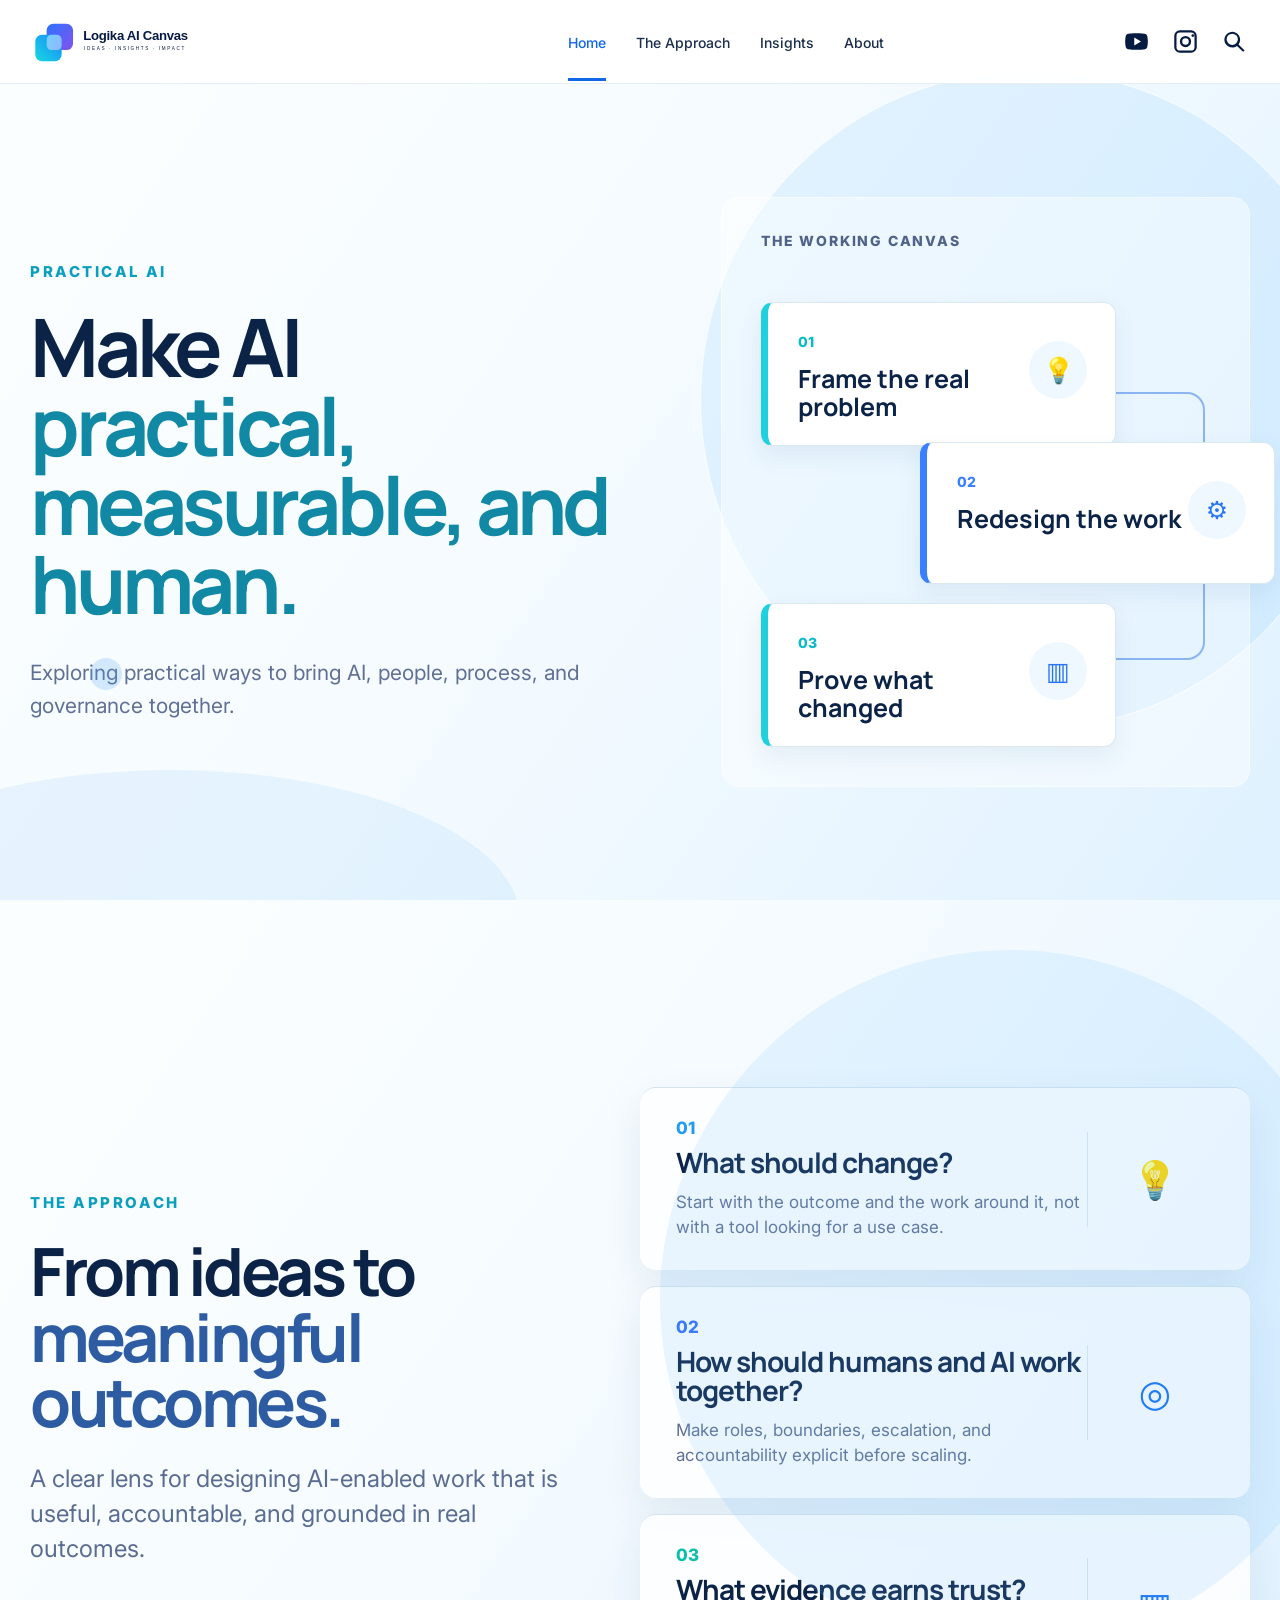
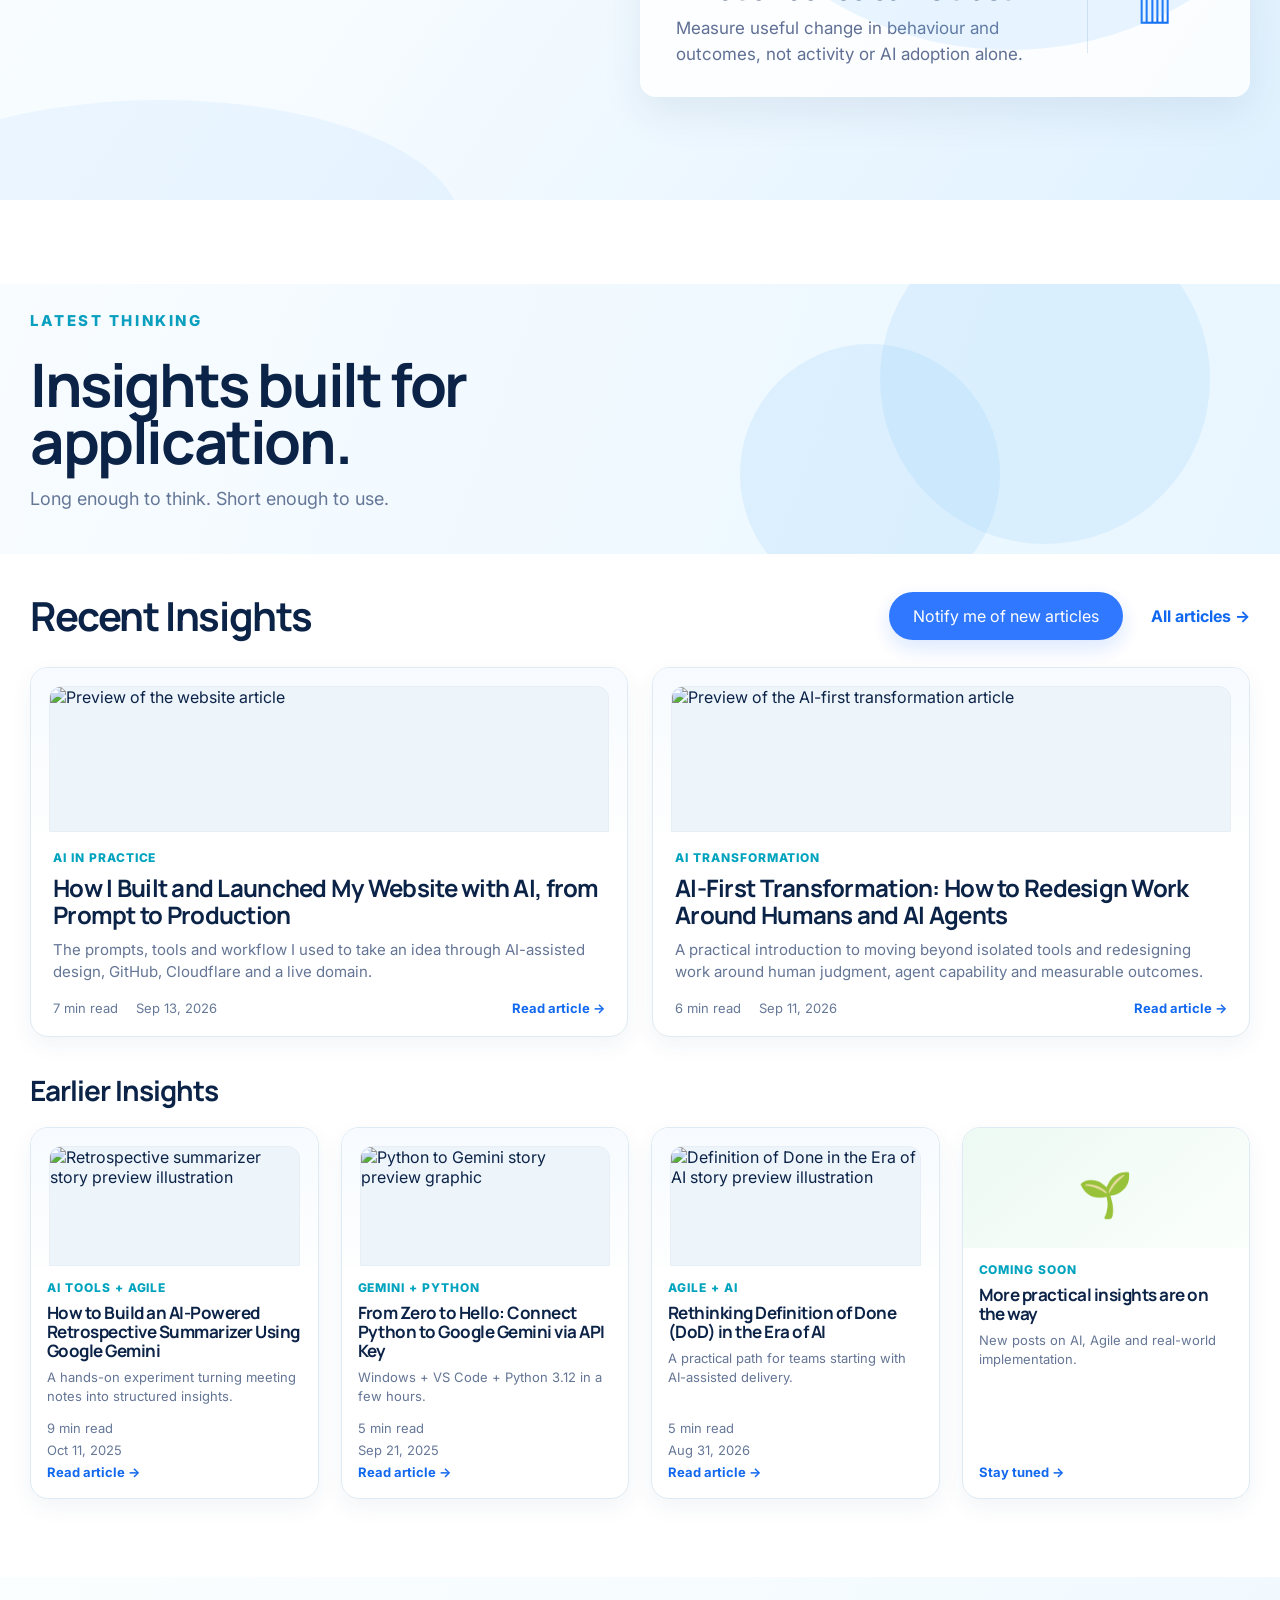
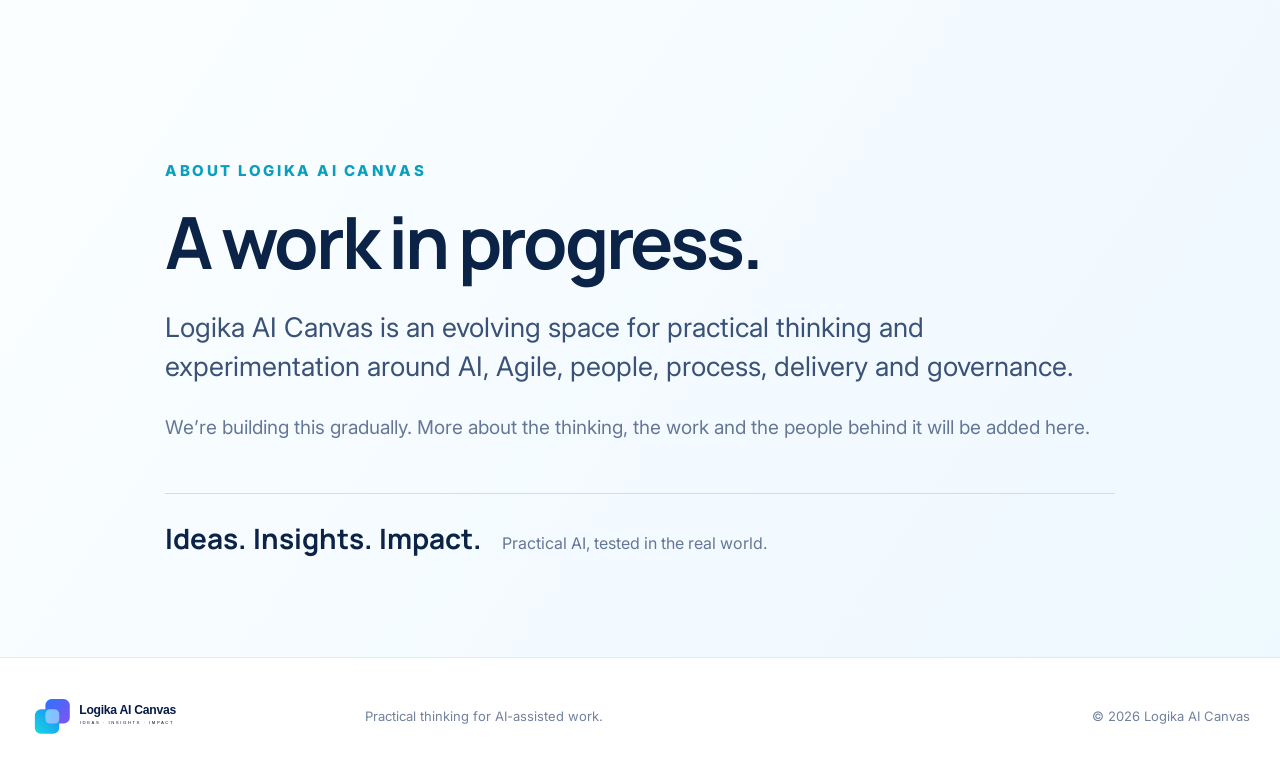
==== commit a7da1659: "Refine brand assets, icons and insights layout" ====
--- a/index.html
+++ b/index.html
@@ -16,7 +16,7 @@
   <header class="site-header" id="site-header">
     <div class="shell nav-wrap">
       <a class="brand" href="#home" aria-label="Logika AI Canvas home">
-        <img src="assets/logo-new.svg" alt="Logika AI Canvas. Ideas, Insights, Impact." />
+        <img src="assets/logo-horizontal-light.svg" alt="Logika AI Canvas. Ideas, Insights, Impact." />
       </a>
       <button class="menu-toggle" aria-label="Open navigation" aria-expanded="false">☰</button>
       <nav class="main-nav" aria-label="Primary navigation">
@@ -26,7 +26,7 @@
         <a href="#about" data-section="about">About</a>
       </nav>
       <div class="social-nav" aria-label="Social and search">
-        <a href="https://www.youtube.com/@LogikaAICanvas" target="_blank" rel="noopener noreferrer" aria-label="YouTube"><svg viewBox="0 0 24 24" aria-hidden="true"><path d="M23 12s0-3.3-.4-4.9c-.2-.9-.9-1.6-1.8-1.8C19.2 5 12 5 12 5s-7.2 0-8.8.3c-.9.2-1.6.9-1.8 1.8C1 8.7 1 12 1 12s0 3.3.4 4.9c.2.9.9 1.6 1.8 1.8C4.8 19 12 19s7.2 0 8.8-.3c.9-.2 1.6-.9 1.8-1.8.4-1.6.4-4.9.4-4.9ZM10 15.5v-7l6 3.5-6 3.5Z"/></svg></a>
+        <a href="https://www.youtube.com/@LogikaAICanvas" target="_blank" rel="noopener noreferrer" aria-label="YouTube"><svg viewBox="0 0 24 24" aria-hidden="true"><path d="M21.58 7.19a2.99 2.99 0 0 0-2.1-2.11C17.64 4.58 12 4.58 12 4.58s-5.64 0-7.48.5a2.99 2.99 0 0 0-2.1 2.11A31.3 31.3 0 0 0 1.92 12c0 1.63.17 3.24.5 4.81a2.99 2.99 0 0 0 2.1 2.11c1.84.5 7.48.5 7.48.5s5.64 0 7.48-.5a2.99 2.99 0 0 0 2.1-2.11c.33-1.57.5-3.18.5-4.81 0-1.63-.17-3.24-.5-4.81ZM10 15.46V8.54L16 12l-6 3.46Z" /></svg></a>
         <a href="https://www.instagram.com/logikaaicanvas/" target="_blank" rel="noopener noreferrer" aria-label="Instagram"><svg viewBox="0 0 24 24" aria-hidden="true"><path d="M7 2h10a5 5 0 0 1 5 5v10a5 5 0 0 1-5 5H7a5 5 0 0 1-5-5V7a5 5 0 0 1 5-5Zm0 2a3 3 0 0 0-3 3v10a3 3 0 0 0 3 3h10a3 3 0 0 0 3-3V7a3 3 0 0 0-3-3H7Zm11.5 1.5a1.25 1.25 0 1 1 0 2.5 1.25 1.25 0 0 1 0-2.5ZM12 7a5 5 0 1 1 0 10 5 5 0 0 1 0-10Zm0 2.1a2.9 2.9 0 1 0 0 5.8 2.9 2.9 0 0 0 0-5.8Z"/></svg></a>
         <button class="icon-button" id="search-open" aria-label="Search insights"><svg viewBox="0 0 24 24" aria-hidden="true"><path d="m21 20-5.4-5.4a7 7 0 1 0-1.4 1.4L19.6 21 21 20ZM5 10a5 5 0 1 1 10 0 5 5 0 0 1-10 0Z"/></svg></button>
       </div>
@@ -37,85 +37,42 @@
     <section class="page hero" id="home">
       <div class="orb orb-a"></div><div class="orb orb-b"></div><div class="wave wave-one"></div>
       <div class="shell hero-grid">
-        <div class="hero-copy">
-          <p class="eyebrow">PRACTICAL AI</p>
-          <h1>Make AI <span>practical, measurable, and human.</span></h1>
-          <p class="hero-lede">Exploring practical ways to bring AI, people, process, and governance together.</p>
-        </div>
-        <div class="canvas-wrap" aria-label="The Working Canvas">
-          <div class="canvas-label">THE WORKING CANVAS</div>
-          <div class="canvas-connector c1"></div><div class="canvas-connector c2"></div>
-          <article class="canvas-card card-one"><span>01</span><strong>Frame the real<br>problem</strong><i>💡</i></article>
-          <article class="canvas-card card-two"><span>02</span><strong>Redesign the work</strong><i>⚙</i></article>
-          <article class="canvas-card card-three"><span>03</span><strong>Prove what<br>changed</strong><i>▥</i></article>
-        </div>
+        <div class="hero-copy"><p class="eyebrow">PRACTICAL AI</p><h1>Make AI <span>practical, measurable, and human.</span></h1><p class="hero-lede">Exploring practical ways to bring AI, people, process, and governance together.</p></div>
+        <div class="canvas-wrap" aria-label="The Working Canvas"><div class="canvas-label">THE WORKING CANVAS</div><div class="canvas-connector c1"></div><div class="canvas-connector c2"></div><article class="canvas-card card-one"><span>01</span><strong>Frame the real<br>problem</strong><i>💡</i></article><article class="canvas-card card-two"><span>02</span><strong>Redesign the work</strong><i>⚙</i></article><article class="canvas-card card-three"><span>03</span><strong>Prove what<br>changed</strong><i>▥</i></article></div>
       </div>
     </section>
 
     <section class="page approach" id="approach">
       <div class="orb orb-c"></div><div class="wave wave-two"></div>
       <div class="shell approach-grid">
-        <div class="approach-intro">
-          <p class="eyebrow">THE APPROACH</p>
-          <h2>From ideas to <span>meaningful outcomes.</span></h2>
-          <p>A clear lens for designing AI-enabled work that is useful, accountable, and grounded in real outcomes.</p>
+        <div class="approach-intro"><p class="eyebrow">THE APPROACH</p><h2>From ideas to <span>meaningful outcomes.</span></h2><p>A clear lens for designing AI-enabled work that is useful, accountable, and grounded in real outcomes.</p></div>
+        <div class="question-list"><article class="question-card"><div class="question-copy"><span class="qnum">01</span><h3>What should change?</h3><p>Start with the outcome and the work around it, not with a tool looking for a use case.</p></div><div class="qicon">💡</div></article><article class="question-card"><div class="question-copy"><span class="qnum blue">02</span><h3>How should humans and AI work together?</h3><p>Make roles, boundaries, escalation, and accountability explicit before scaling.</p></div><div class="qicon">◎</div></article><article class="question-card"><div class="question-copy"><span class="qnum green">03</span><h3>What evidence earns trust?</h3><p>Measure useful change in behaviour and outcomes, not activity or AI adoption alone.</p></div><div class="qicon">▥</div></article></div>
+      </div>
+    </section>
+
+    <section class="page insights" id="insights">
+      <div class="insights-hero"><div class="shell insights-hero-grid"><div><p class="eyebrow">LATEST THINKING</p><h2>Insights built for<br>application.</h2><p>Long enough to think. Short enough to use.</p></div><div class="insight-art" aria-hidden="true"><div class="ring r1"></div><div class="ring r2"></div></div></div></div>
+      <div class="shell insights-body">
+        <div class="insights-toolbar"><h3>Recent Insights</h3><div class="toolbar-actions"><button class="notify-btn is-disabled" id="notify-btn" type="button">Notify me of new articles</button><a href="https://prakash-raman.medium.com/" target="_blank" rel="noopener noreferrer">All articles →</a></div></div>
+        <div class="featured-grid">
+          <a class="article-card featured" data-search="website AI prompts tools workflow cloudflare github" href="https://prakash-raman.medium.com/how-i-built-and-launched-my-website-with-ai-from-prompt-to-production-36cca6c288ab?sharedUserId=prakash-raman" target="_blank" rel="noopener noreferrer"><div class="article-media"><img src="assets/article-website.png" alt="Preview of the website article" /></div><div class="article-content"><p class="micro">AI IN PRACTICE</p><h4>How I Built and Launched My Website with AI, from Prompt to Production</h4><p>The prompts, tools and workflow I used to take an idea through AI-assisted design, GitHub, Cloudflare and a live domain.</p><div class="article-meta"><span>7 min read</span><span>Sep 13, 2026</span><b>Read article →</b></div></div></a>
+          <a class="article-card featured" data-search="AI transformation humans agents redesign work" href="https://medium.com/logika-ai-canvas/ai-first-transformation-how-to-redesign-work-around-humans-and-ai-agents-ba021da3f683?source=friends_link&sk=e647967bdd1a33fe31aa1192dfae2ebb" target="_blank" rel="noopener noreferrer"><div class="article-media"><img src="assets/article-transformation.png" alt="Preview of the AI-first transformation article" /></div><div class="article-content"><p class="micro">AI TRANSFORMATION</p><h4>AI-First Transformation: How to Redesign Work Around Humans and AI Agents</h4><p>A practical introduction to moving beyond isolated tools and redesigning work around human judgment, agent capability and measurable outcomes.</p><div class="article-meta"><span>6 min read</span><span>Sep 11, 2026</span><b>Read article →</b></div></div></a>
         </div>
-        <div class="question-list">
-          <article class="question-card"><div class="question-copy"><span class="qnum">01</span><h3>What should change?</h3><p>Start with the outcome and the work around it, not with a tool looking for a use case.</p></div><div class="qicon">💡</div></article>
-          <article class="question-card"><div class="question-copy"><span class="qnum blue">02</span><h3>How should humans and AI work together?</h3><p>Make roles, boundaries, escalation, and accountability explicit before scaling.</p></div><div class="qicon">◎</div></article>
-          <article class="question-card"><div class="question-copy"><span class="qnum green">03</span><h3>What evidence earns trust?</h3><p>Measure useful change in behaviour and outcomes, not activity or AI adoption alone.</p></div><div class="qicon">▥</div></article>
+        <div class="subhead"><h3>Earlier Insights</h3></div>
+        <div class="earlier-grid">
+          <a class="article-card compact" data-search="retrospective summarizer google gemini python gradio agile" href="https://prakash-raman.medium.com/how-to-build-an-ai-powered-retrospective-summarizer-using-google-gemini-ed8b2e24ebf3?source=friends_link&sk=d5e16c06b25f28a22b1256d74e1eddcf" target="_blank" rel="noopener noreferrer"><div class="article-media"><img src="assets/article-retro.png" alt="Retrospective summarizer story preview illustration" /></div><div class="article-content"><p class="micro">AI TOOLS + AGILE</p><h4>How to Build an AI-Powered Retrospective Summarizer Using Google Gemini</h4><p>A hands-on experiment turning meeting notes into structured insights.</p><div class="article-meta"><span>9 min read</span><span>Oct 11, 2025</span><b>Read article →</b></div></div></a>
+          <a class="article-card compact" data-search="python google gemini api key vscode" href="https://prakash-raman.medium.com/from-zero-to-hello-connect-python-to-google-gemini-via-api-key-d83aa427bb5d?source=friends_link&sk=044a569964a916353b6eb3e712af91d3" target="_blank" rel="noopener noreferrer"><div class="article-media"><img src="assets/article-zero.png" alt="Python to Gemini story preview graphic" /></div><div class="article-content"><p class="micro">GEMINI + PYTHON</p><h4>From Zero to Hello: Connect Python to Google Gemini via API Key</h4><p>Windows + VS Code + Python 3.12 in a few hours.</p><div class="article-meta"><span>5 min read</span><span>Sep 21, 2025</span><b>Read article →</b></div></div></a>
+          <a class="article-card compact" data-search="definition of done dod AI agile assisted delivery" href="https://prakash-raman.medium.com/rethinking-definition-of-done-dod-in-the-era-of-ai-43ca75cb33c0?source=friends_link&sk=acb1d739adba038d60c542304bb802b5" target="_blank" rel="noopener noreferrer"><div class="article-media"><img src="assets/article-dod.png" alt="Definition of Done in the Era of AI story preview illustration" /></div><div class="article-content"><p class="micro">AGILE + AI</p><h4>Rethinking Definition of Done (DoD) in the Era of AI</h4><p>A practical path for teams starting with AI-assisted delivery.</p><div class="article-meta"><span>5 min read</span><span>Aug 31, 2026</span><b>Read article →</b></div></div></a>
+          <article class="article-card compact coming"><div class="coming-art">🌱</div><div class="article-content"><p class="micro">COMING SOON</p><h4>More practical insights are on the way</h4><p>New posts on AI, Agile and real-world implementation.</p><div class="article-meta"><b>Stay tuned →</b></div></div></article>
         </div>
       </div>
     </section>
 
-    <section class="page insights" id="insights">
-      <div class="insights-hero">
-        <div class="shell insights-hero-grid">
-          <div><p class="eyebrow">LATEST THINKING</p><h2>Insights built for<br>application.</h2><p>Long enough to think. Short enough to use.</p></div>
-          <div class="insight-art" aria-hidden="true"><div class="ring r1"></div><div class="ring r2"></div></div>
-        </div>
-      </div>
-      <div class="shell insights-body">
-        <div class="insights-toolbar">
-          <h3>Recent Insights</h3>
-          <div class="toolbar-actions"><button class="notify-btn" id="notify-btn">♧&nbsp; Notify me of new articles</button><a href="https://prakash-raman.medium.com/" target="_blank" rel="noopener noreferrer">All articles&nbsp; →</a></div>
-        </div>
-
-        <div class="featured-grid">
-          <a class="article-card featured" data-search="website AI prompts tools workflow cloudflare github" href="https://prakash-raman.medium.com/how-i-built-and-launched-my-website-with-ai-from-prompt-to-production-36cca6c288ab?sharedUserId=prakash-raman" target="_blank" rel="noopener noreferrer">
-            <img src="assets/article-website.svg" alt="Logika AI Canvas website article preview" />
-            <div class="article-content"><p class="micro">AI IN PRACTICE</p><h4>How I Built and Launched My Website with AI, from Prompt to Production</h4><p>The prompts, tools and workflow I used to take an idea through AI-assisted design, GitHub, Cloudflare and a live domain.</p><div class="article-meta"><span>7 min read</span><span>Sep 13, 2026</span><b>Read article →</b></div></div>
-          </a>
-          <a class="article-card featured" data-search="AI transformation humans agents redesign work" href="https://medium.com/logika-ai-canvas/ai-first-transformation-how-to-redesign-work-around-humans-and-ai-agents-ba021da3f683?source=friends_link&sk=e647967bdd1a33fe31aa1192dfae2ebb" target="_blank" rel="noopener noreferrer">
-            <img src="assets/article-transformation.svg" alt="AI transformation article preview" />
-            <div class="article-content"><p class="micro">AI TRANSFORMATION</p><h4>AI-First Transformation: How to Redesign Work Around Humans and AI Agents</h4><p>A practical introduction to moving beyond isolated tools and redesigning work around human judgment, agent capability and measurable outcomes.</p><div class="article-meta"><span>6 min read</span><span>Sep 11, 2026</span><b>Read article →</b></div></div>
-          </a>
-        </div>
-
-        <div class="subhead"><h3>Earlier Insights</h3></div>
-        <div class="earlier-grid">
-          <a class="article-card compact" data-search="retrospective summarizer google gemini python gradio agile" href="https://prakash-raman.medium.com/how-to-build-an-ai-powered-retrospective-summarizer-using-google-gemini-ed8b2e24ebf3?source=friends_link&sk=d5e16c06b25f28a22b1256d74e1eddcf" target="_blank" rel="noopener noreferrer"><img src="assets/article-retro.svg" alt="Retrospective summarizer article preview"/><div class="article-content"><p class="micro">AI TOOLS + AGILE</p><h4>How to Build an AI-Powered Retrospective Summarizer Using Google Gemini</h4><p>A hands-on experiment turning meeting notes into structured insights.</p><div class="article-meta"><span>9 min read</span><span>Oct 11, 2025</span><b>Read article →</b></div></div></a>
-          <a class="article-card compact" data-search="python google gemini api key vscode" href="https://prakash-raman.medium.com/from-zero-to-hello-connect-python-to-google-gemini-via-api-key-d83aa427bb5d?source=friends_link&sk=044a569964a916353b6eb3e712af91d3" target="_blank" rel="noopener noreferrer"><img src="assets/article-zero.svg" alt="Python to Gemini article preview"/><div class="article-content"><p class="micro">GEMINI + PYTHON</p><h4>From Zero to Hello: Connect Python to Google Gemini via API Key</h4><p>Windows + VS Code + Python 3.12 in a few hours.</p><div class="article-meta"><span>5 min read</span><span>Sep 21, 2025</span><b>Read article →</b></div></div></a>
-          <a class="article-card compact" data-search="definition of done dod AI agile assisted delivery" href="https://prakash-raman.medium.com/rethinking-definition-of-done-dod-in-the-era-of-ai-43ca75cb33c0?source=friends_link&sk=acb1d739adba038d60c542304bb802b5" target="_blank" rel="noopener noreferrer"><img src="assets/article-dod.svg" alt="Definition of Done article preview"/><div class="article-content"><p class="micro">AGILE + AI</p><h4>Rethinking Definition of Done (DoD) in the Era of AI</h4><p>A practical path for teams starting with AI-assisted delivery.</p><div class="article-meta"><span>5 min read</span><span>Aug 31, 2025</span><b>Read article →</b></div></div></a>
-          <article class="article-card compact coming"><div class="coming-art">🌱<span>More ideas ahead</span></div><div class="article-content"><p class="micro">COMING SOON</p><h4>More practical insights are on the way</h4><p>New posts on AI, Agile and real-world implementation.</p><div class="article-meta"><span></span><span></span><b>Stay tuned →</b></div></div></article>
-        </div>
-      </div>
-    </section>
-
-    <section class="page about" id="about">
-      <div class="shell narrow-page">
-        <p class="eyebrow">ABOUT LOGIKA AI CANVAS</p>
-        <h2>A work in progress.</h2>
-        <p class="lead">Logika AI Canvas is an evolving space for practical thinking and experimentation around AI, Agile, people, process, delivery and governance.</p>
-        <p>We’re building this gradually. More about the thinking, the work and the people behind it will be added here.</p>
-        <div class="about-signature"><strong>Ideas. Insights. Impact.</strong><span>Practical AI, tested in the real world.</span></div>
-      </div>
-    </section>
+    <section class="page about" id="about"><div class="shell narrow-page"><p class="eyebrow">ABOUT LOGIKA AI CANVAS</p><h2>A work in progress.</h2><p class="lead">Logika AI Canvas is an evolving space for practical thinking and experimentation around AI, Agile, people, process, delivery and governance.</p><p>We’re building this gradually. More about the thinking, the work and the people behind it will be added here.</p><div class="about-signature"><strong>Ideas. Insights. Impact.</strong><span>Practical AI, tested in the real world.</span></div></div></section>
   </main>
 
-  <footer><div class="shell footer-grid"><img src="assets/logo-new.svg" alt="Logika AI Canvas"/><p>Practical thinking for AI-assisted work.</p><p>© 2026 Logika AI Canvas</p></div></footer>
-
-  <div class="toast" id="toast" role="status" aria-live="polite">Email notifications are coming soon.</div>
+  <footer><div class="shell footer-grid"><img src="assets/logo-horizontal-light.svg" alt="Logika AI Canvas" /><p>Practical thinking for AI-assisted work.</p><p>© 2026 Logika AI Canvas</p></div></footer>
+  <div class="toast" id="toast" role="status" aria-live="polite">Mailing list signup is being set up. This button will go live later.</div>
   <div class="search-panel" id="search-panel" aria-hidden="true"><div class="search-box"><button id="search-close" aria-label="Close search">×</button><h3>Search insights</h3><input id="search-input" type="search" placeholder="Try: Agile, Gemini, governance…" autocomplete="off"/><p id="search-note">Matching article cards will stay visible.</p></div></div>
   <script src="script.js"></script>
 </body>
--- a/styles.css
+++ b/styles.css
@@ -1,6 +1,183 @@
-:root{--ink:#071a44;--ink2:#0c2a52;--muted:#61749a;--teal:#0eb7cb;--teal-dark:#087e9b;--blue:#2876f7;--green:#0cc5b4;--line:#dce8f4;--paper:#fff;--wash:#f5fbff;--wash2:#eaf6ff;--header:82px;--shadow:0 12px 36px rgba(26,77,126,.10)}
-*{box-sizing:border-box}html{scroll-behavior:smooth;scroll-padding-top:var(--header)}body{margin:0;color:var(--ink);font-family:Inter,system-ui,sans-serif;background:#fff}.skip-link{position:absolute;left:-999px}.skip-link:focus{left:12px;top:12px;z-index:1000;background:#fff;padding:10px}.shell{width:min(1220px,calc(100% - 48px));margin:0 auto}.site-header{height:var(--header);position:fixed;inset:0 0 auto 0;background:rgba(255,255,255,.96);border-bottom:1px solid #e7eef6;backdrop-filter:blur(12px);z-index:100}.nav-wrap{height:100%;display:grid;grid-template-columns:270px 1fr auto;align-items:center;gap:22px}.brand img{width:250px;max-height:54px;object-fit:contain;object-position:left center}.main-nav{justify-self:center;display:flex;align-items:center;gap:30px}.main-nav a{color:#1a2d4c;text-decoration:none;font-size:14px;font-weight:500;padding:31px 0 27px;border-bottom:3px solid transparent}.main-nav a.active{color:#1266e8;border-bottom-color:#1266e8}.social-nav{display:flex;gap:18px;align-items:center}.social-nav a,.icon-button{border:0;background:none;padding:2px;color:#051b42;cursor:pointer}.social-nav svg{width:26px;height:26px;fill:currentColor}.menu-toggle{display:none}.page{min-height:100vh;position:relative;overflow:hidden;padding-top:var(--header)}.hero,.approach{background:linear-gradient(125deg,#fbfeff 0%,#f5fbff 48%,#dff1ff 100%)}.hero-grid{min-height:calc(100vh - var(--header));display:grid;grid-template-columns:1.1fr .9fr;align-items:center;gap:70px;padding:74px 0}.eyebrow{font-size:15px;font-weight:800;letter-spacing:.17em;color:#0a9fbe;margin:0 0 26px}.hero h1,.approach h2{font-family:Manrope,Inter,sans-serif;letter-spacing:-.052em;line-height:.98;margin:0}.hero h1{font-size:clamp(64px,6.3vw,104px);max-width:770px}.hero h1 span{display:block;color:var(--teal-dark)}.hero-lede{font-size:21px;line-height:1.55;color:#607095;max-width:650px;margin:34px 0 0}.orb{position:absolute;border-radius:50%;background:rgba(110,190,255,.14)}.orb-a{width:660px;height:660px;right:-80px;top:70px;border:1px solid rgba(255,255,255,.75)}.orb-b{width:32px;height:32px;left:90px;bottom:210px;background:rgba(82,164,244,.22)}.wave{position:absolute;border-radius:50%}.wave-one{width:700px;height:300px;left:-180px;bottom:-170px;background:rgba(82,164,244,.10)}.canvas-wrap{position:relative;height:590px;border-radius:8px;background:rgba(255,255,255,.42);box-shadow:inset 0 0 0 1px rgba(255,255,255,.4)}.canvas-label{position:absolute;left:40px;top:35px;font-weight:800;letter-spacing:.13em;color:#506288;font-size:14px}.canvas-card{position:absolute;width:355px;min-height:142px;background:#fff;border:1px solid #dbe7f1;border-left:7px solid var(--teal);box-shadow:0 10px 25px rgba(30,80,126,.08);padding:28px 82px 24px 30px;border-radius:3px}.canvas-card span{color:#0bb9c8;font-weight:800;font-size:14px}.canvas-card strong{display:block;font-family:Manrope;font-size:25px;line-height:1.12;margin-top:14px}.canvas-card i{position:absolute;right:28px;top:38px;width:58px;height:58px;border-radius:50%;background:#eff8ff;display:grid;place-items:center;font-style:normal;font-size:25px;color:#2876f7}.card-one{left:40px;top:105px}.card-two{right:-25px;top:245px;border-left-color:#397fff}.card-two span{color:#397fff}.card-three{left:40px;bottom:40px}.canvas-connector{position:absolute;border:2px solid rgba(48,116,230,.50);border-left:0;border-bottom:0;border-radius:0 18px 0 0}.c1{width:98px;height:75px;right:45px;top:195px}.c2{width:105px;height:80px;right:45px;bottom:127px;transform:scaleY(-1)}
-.approach-grid{min-height:calc(100vh - var(--header));display:grid;grid-template-columns:.94fr 1.06fr;gap:80px;align-items:center;padding:70px 0}.approach-intro h2{font-size:clamp(58px,5.7vw,91px)}.approach-intro h2 span{display:block;color:var(--teal-dark)}.approach-intro>p:last-child{font-size:25px;line-height:1.55;color:#64749c;max-width:620px;margin-top:34px}.question-list{display:grid;gap:16px}.question-card{min-height:185px;border:1px solid #dce9f3;background:rgba(255,255,255,.84);display:grid;grid-template-columns:1fr 135px;align-items:center;padding:30px 28px 30px 36px;box-shadow:var(--shadow);border-radius:4px}.qnum{font-size:17px;font-weight:800;color:#209cf5}.qnum.blue{color:#366ff5}.qnum.green{color:#0bbfaa}.question-card h3{font-family:Manrope;font-size:28px;letter-spacing:-.035em;line-height:1.05;margin:10px 0 12px}.question-card p{font-size:17px;color:#607095;line-height:1.48;margin:0}.qicon{border-left:1px solid #dbe7f1;height:95px;display:grid;place-items:center;font-size:37px;color:#1671f4}.orb-c{width:700px;height:700px;right:-80px;top:50px}.wave-two{width:600px;height:250px;left:-140px;bottom:-150px;background:rgba(82,164,244,.08)}
-.insights{background:#fff}.insights-hero{background:linear-gradient(110deg,#f8fcff,#e8f6ff);position:relative;overflow:hidden}.insights-hero-grid{height:270px;display:grid;grid-template-columns:1fr 1fr;align-items:center;position:relative}.insights-hero h2{font-family:Manrope;font-size:60px;line-height:.95;letter-spacing:-.04em;margin:0}.insights-hero p:last-child{color:#657797;font-size:18px}.insight-art{position:relative;height:100%}.ring{position:absolute;border-radius:50%;background:rgba(130,194,247,.17)}.r1{width:330px;height:330px;right:40px;top:-70px}.r2{width:260px;height:260px;right:250px;top:60px}.insights-body{padding:32px 0 70px}.insights-toolbar{display:flex;align-items:center;justify-content:space-between;gap:20px;margin-bottom:20px}.insights-toolbar h3,.subhead h3{font-family:Manrope;font-size:40px;letter-spacing:-.035em;margin:0}.toolbar-actions{display:flex;align-items:center;gap:28px}.toolbar-actions a{color:#1168ef;text-decoration:none;font-weight:700}.notify-btn{border:0;background:#1f6dff;color:#fff;font-weight:600;border-radius:28px;padding:14px 24px;cursor:pointer;box-shadow:0 8px 20px rgba(31,109,255,.18)}.featured-grid{display:grid;grid-template-columns:1fr 1fr;gap:22px}.article-card{display:flex;flex-direction:column;border:1px solid #e0e9f2;border-radius:7px;overflow:hidden;background:#fff;text-decoration:none;color:inherit;box-shadow:0 5px 18px rgba(28,74,120,.06);transition:.2s ease}.article-card:hover{transform:translateY(-3px);box-shadow:0 12px 28px rgba(28,74,120,.11)}.article-card img{width:100%;height:235px;object-fit:cover;background:#edf5fb}.article-content{padding:16px 18px 13px;display:flex;flex-direction:column;flex:1}.micro{color:#009fbb;font-weight:800;font-size:12px;letter-spacing:.07em;margin:0 0 8px}.article-card h4{font-family:Manrope;font-size:25px;line-height:1.05;letter-spacing:-.025em;margin:0 0 8px}.article-card p:not(.micro){color:#647595;font-size:15px;line-height:1.4;margin:0 0 12px}.article-meta{margin-top:auto;display:grid;grid-template-columns:auto auto 1fr;gap:18px;align-items:center;color:#667898;font-size:12px}.article-meta b{justify-self:end;color:#1268ee}.subhead{padding-top:28px;margin-bottom:14px}.subhead h3{font-size:27px}.earlier-grid{display:grid;grid-template-columns:repeat(4,1fr);gap:18px}.compact img{height:126px}.compact h4{font-size:18px}.compact p:not(.micro){font-size:13px}.compact .article-content{padding:12px 14px}.compact .article-meta{grid-template-columns:auto;gap:6px}.compact .article-meta span:nth-child(2){color:#8795ad}.compact .article-meta b{justify-self:start}.coming-art{height:126px;background:linear-gradient(115deg,#e8fbf8,#f9fff9);display:flex;align-items:center;justify-content:center;gap:18px;font-size:42px}.coming-art span{font-family:Manrope;font-size:16px;color:#325577}.more-soon{margin-top:22px;border-radius:9px;background:#eff8ff;display:flex;align-items:center;gap:26px;padding:18px 35px}.more-soon .sprout{font-size:34px}.more-soon h4{font-family:Manrope;font-size:20px;margin:0 0 5px}.more-soon p{margin:0;color:#647595}.about{background:linear-gradient(125deg,#fbfeff,#eef8ff);display:grid;align-items:center}.narrow-page{max-width:950px;padding:100px 0}.about h2,.connect h2{font-family:Manrope;font-size:72px;letter-spacing:-.045em;line-height:1;margin:0 0 30px}.about .lead{font-size:27px;line-height:1.45;color:#3b5278}.about p:not(.eyebrow):not(.lead){font-size:19px;line-height:1.6;color:#657797}.about-signature{margin-top:50px;border-top:1px solid #cddfed;padding-top:25px;display:flex;gap:20px;align-items:baseline}.about-signature strong{font-family:Manrope;font-size:28px}.about-signature span{color:#657797}.connect{background:#071b38;color:#fff;display:grid;align-items:center}.connect-grid{display:grid;grid-template-columns:1fr 1fr;gap:80px;align-items:center;padding:100px 0}.connect .eyebrow{color:#35d5e5}.connect h2{font-size:58px}.connect-copy p{font-size:20px;line-height:1.6;color:#c5d3e5}.connect-topics{display:flex;flex-wrap:wrap;gap:10px;margin:30px 0}.connect-topics span{border:1px solid #526984;border-radius:30px;padding:10px 15px;color:#dbe5f0}.contact-btn{display:inline-block;background:#fff;color:#071b38;text-decoration:none;font-weight:800;border-radius:5px;padding:15px 22px}footer{background:#fff;border-top:1px solid #e2ebf2}.footer-grid{min-height:120px;display:grid;grid-template-columns:260px 1fr auto;gap:25px;align-items:center;color:#71819e;font-size:13px}.footer-grid img{width:220px}.toast{position:fixed;left:50%;bottom:30px;transform:translate(-50%,30px);opacity:0;background:#071b38;color:#fff;padding:13px 20px;border-radius:28px;z-index:300;box-shadow:var(--shadow);transition:.25s}.toast.show{transform:translate(-50%,0);opacity:1}.search-panel{position:fixed;inset:0;background:rgba(4,20,43,.38);backdrop-filter:blur(8px);z-index:250;display:none;place-items:start center;padding-top:120px}.search-panel.open{display:grid}.search-box{width:min(680px,calc(100% - 40px));background:#fff;padding:32px;border-radius:12px;box-shadow:0 25px 70px rgba(8,36,70,.25);position:relative}.search-box h3{font:700 29px Manrope;margin:0 0 20px}.search-box input{width:100%;border:1px solid #d5e3ef;border-radius:7px;padding:15px;font-size:17px}.search-box p{color:#70809a;margin-bottom:0}.search-box button{position:absolute;right:20px;top:15px;border:0;background:none;font-size:30px;color:#53657f;cursor:pointer}.hidden-by-search{display:none!important}
-@media(max-width:1000px){:root{--header:72px}.nav-wrap{grid-template-columns:210px 1fr auto}.brand img{width:200px}.main-nav{gap:18px}.main-nav a{font-size:12px}.hero-grid,.approach-grid{grid-template-columns:1fr;gap:30px;padding:55px 0}.canvas-wrap{height:520px}.page{min-height:auto}.featured-grid{grid-template-columns:1fr}.earlier-grid{grid-template-columns:1fr 1fr}.connect-grid{grid-template-columns:1fr}.social-nav{gap:12px}.social-nav svg{width:22px}.insights-hero-grid{grid-template-columns:1fr}.insight-art{display:none}}
-@media(max-width:760px){.shell{width:min(100% - 28px,1220px)}.nav-wrap{grid-template-columns:1fr auto auto}.main-nav{position:fixed;top:var(--header);left:0;right:0;display:none;flex-direction:column;gap:0;background:#fff;border-bottom:1px solid #e4edf4}.main-nav.open{display:flex}.main-nav a{width:100%;text-align:center;padding:15px;border:0}.menu-toggle{display:block;border:0;background:none;font-size:24px}.brand img{width:180px}.hero h1{font-size:54px}.hero-grid{padding-top:45px}.canvas-wrap{height:470px}.canvas-card{width:82%;min-height:120px;padding:22px 70px 18px 22px}.card-two{right:-10px}.approach-intro h2{font-size:52px}.approach-intro>p:last-child{font-size:20px}.question-card{grid-template-columns:1fr 80px;padding:22px}.question-card h3{font-size:24px}.insights-hero h2{font-size:46px}.insights-toolbar{align-items:flex-start;flex-direction:column}.toolbar-actions{width:100%;justify-content:space-between}.featured-grid,.earlier-grid{grid-template-columns:1fr}.article-card img,.compact img{height:210px}.connect h2,.about h2{font-size:48px}.footer-grid{grid-template-columns:1fr;text-align:center;padding:25px 0}.footer-grid img{margin:auto}.social-nav{display:flex}.social-nav a:first-child{display:none}}+:root{
+  --header:84px;
+  --ink:#0c2348;
+  --ink-soft:#607095;
+  --line:#deebf4;
+  --line-strong:#d4e3ef;
+  --surface:#ffffff;
+  --surface-soft:#f7fbff;
+  --teal:#1fd1df;
+  --teal-dark:#1188a4;
+  --blue:#1268ee;
+  --radius:18px;
+  --shadow:0 16px 42px rgba(15,50,84,.08);
+}
+*{box-sizing:border-box}
+html{scroll-behavior:smooth;scroll-padding-top:var(--header)}
+body{margin:0;color:var(--ink);font-family:Inter,system-ui,sans-serif;background:#fff}
+a{color:inherit}
+.skip-link{position:absolute;left:-999px}
+.skip-link:focus{left:12px;top:12px;z-index:1000;background:#fff;padding:10px}
+.shell{width:min(1220px,calc(100% - 48px));margin:0 auto}
+.site-header{height:var(--header);position:fixed;inset:0 0 auto 0;background:rgba(255,255,255,.96);border-bottom:1px solid #e7eef6;backdrop-filter:blur(12px);z-index:100}
+.nav-wrap{height:100%;display:grid;grid-template-columns:300px 1fr auto;align-items:center;gap:22px}
+.brand{display:flex;align-items:center}
+.brand img{width:290px;max-height:54px;object-fit:contain;object-position:left center;display:block}
+.main-nav{justify-self:center;display:flex;align-items:center;gap:30px}
+.main-nav a{color:#1a2d4c;text-decoration:none;font-size:14px;font-weight:500;padding:31px 0 27px;border-bottom:3px solid transparent;transition:.2s ease}
+.main-nav a:hover,.main-nav a.active{color:#1266e8;border-bottom-color:#1266e8}
+.social-nav{display:flex;gap:18px;align-items:center}
+.social-nav a,.icon-button{border:0;background:none;padding:2px;color:#051b42;cursor:pointer;display:grid;place-items:center}
+.social-nav svg{width:27px;height:27px;fill:currentColor;display:block}
+.icon-button{font:inherit}
+.menu-toggle{display:none}
+.page{min-height:100vh;position:relative;overflow:hidden;padding-top:var(--header)}
+.hero,.approach{background:linear-gradient(125deg,#fbfeff 0%,#f5fbff 48%,#dff1ff 100%)}
+.hero-grid{min-height:calc(100vh - var(--header));display:grid;grid-template-columns:1.08fr .92fr;align-items:center;gap:70px;padding:74px 0}
+.eyebrow{font-size:15px;font-weight:800;letter-spacing:.17em;color:#0a9fbe;margin:0 0 26px}
+.hero h1,.approach h2{font-family:Manrope,Inter,sans-serif;letter-spacing:-.052em;line-height:.98;margin:0}
+.hero h1{font-size:clamp(64px,6.3vw,104px);max-width:770px}
+.hero h1 span{display:block;color:var(--teal-dark)}
+.hero-lede{font-size:21px;line-height:1.55;color:var(--ink-soft);max-width:650px;margin:34px 0 0}
+.orb{position:absolute;border-radius:50%;background:rgba(110,190,255,.14)}
+.orb-a{width:660px;height:660px;right:-80px;top:70px;border:1px solid rgba(255,255,255,.75)}
+.orb-b{width:32px;height:32px;left:90px;bottom:210px;background:rgba(82,164,244,.22)}
+.wave{position:absolute;border-radius:50%}
+.wave-one{width:700px;height:300px;left:-180px;bottom:-170px;background:rgba(82,164,244,.10)}
+.canvas-wrap{position:relative;height:590px;border-radius:18px;background:rgba(255,255,255,.42);box-shadow:inset 0 0 0 1px rgba(255,255,255,.4)}
+.canvas-label{position:absolute;left:40px;top:35px;font-weight:800;letter-spacing:.13em;color:#506288;font-size:14px}
+.canvas-card{position:absolute;width:355px;min-height:142px;background:#fff;border:1px solid #dbe7f1;border-left:7px solid var(--teal);box-shadow:0 10px 25px rgba(30,80,126,.08);padding:28px 82px 24px 30px;border-radius:12px}
+.canvas-card span{color:#0bb9c8;font-weight:800;font-size:14px}
+.canvas-card strong{display:block;font-family:Manrope;font-size:25px;line-height:1.12;margin-top:14px}
+.canvas-card i{position:absolute;right:28px;top:38px;width:58px;height:58px;border-radius:50%;background:#eff8ff;display:grid;place-items:center;font-style:normal;font-size:25px;color:#2876f7}
+.card-one{left:40px;top:105px}
+.card-two{right:-25px;top:245px;border-left-color:#397fff}
+.card-two span{color:#397fff}
+.card-three{left:40px;bottom:40px}
+.canvas-connector{position:absolute;border:2px solid rgba(48,116,230,.50);border-left:0;border-bottom:0;border-radius:0 18px 0 0}
+.c1{width:98px;height:75px;right:45px;top:195px}
+.c2{width:105px;height:80px;right:45px;bottom:127px;transform:scaleY(-1)}
+
+.approach{display:grid;align-items:center}
+.approach-grid{display:grid;grid-template-columns:.95fr 1.05fr;align-items:center;gap:58px;padding:84px 0}
+.approach-intro h2{font-size:clamp(54px,5.2vw,84px)}
+.approach-intro h2 span{display:block;color:#2e5ca2}
+.approach-intro>p:last-child{font-size:24px;line-height:1.45;color:#5a6c91;max-width:620px;margin-top:28px}
+.question-list{display:grid;gap:16px}
+.question-card{border-top:1px solid var(--line-strong);background:rgba(255,255,255,.84);display:grid;grid-template-columns:1fr 135px;align-items:center;padding:30px 28px 30px 36px;box-shadow:var(--shadow);border-radius:16px}
+.qnum{font-size:17px;font-weight:800;color:#209cf5}
+.qnum.blue{color:#366ff5}
+.qnum.green{color:#0bbfaa}
+.question-card h3{font-family:Manrope;font-size:28px;letter-spacing:-.035em;line-height:1.05;margin:10px 0 12px}
+.question-card p{font-size:17px;color:#607095;line-height:1.48;margin:0}
+.qicon{border-left:1px solid #dbe7f1;height:95px;display:grid;place-items:center;font-size:37px;color:#1671f4}
+.orb-c{width:700px;height:700px;right:-80px;top:50px}
+.wave-two{width:600px;height:250px;left:-140px;bottom:-150px;background:rgba(82,164,244,.08)}
+
+.insights{background:#fff;min-height:auto}
+.insights-hero{background:linear-gradient(110deg,#f8fcff,#e8f6ff);position:relative;overflow:hidden}
+.insights-hero-grid{height:270px;display:grid;grid-template-columns:1fr 1fr;align-items:center;position:relative}
+.insights-hero h2{font-family:Manrope;font-size:60px;line-height:.95;letter-spacing:-.04em;margin:0}
+.insights-hero p:last-child{color:#657797;font-size:18px}
+.insight-art{position:relative;height:100%}
+.ring{position:absolute;border-radius:50%;background:rgba(130,194,247,.17)}
+.r1{width:330px;height:330px;right:40px;top:-70px}
+.r2{width:260px;height:260px;right:250px;top:60px}
+.insights-body{padding:34px 0 78px}
+.insights-toolbar{display:flex;align-items:center;justify-content:space-between;gap:20px;margin-bottom:24px}
+.insights-toolbar h3,.subhead h3{font-family:Manrope;font-size:40px;letter-spacing:-.035em;margin:0}
+.toolbar-actions{display:flex;align-items:center;gap:28px}
+.toolbar-actions a{color:#1168ef;text-decoration:none;font-weight:700}
+.notify-btn{border:0;background:#1f6dff;color:#fff;font-weight:600;border-radius:28px;padding:14px 24px;cursor:pointer;box-shadow:0 8px 20px rgba(31,109,255,.18);font:inherit}
+.notify-btn.is-disabled{opacity:.92}
+.featured-grid{display:grid;grid-template-columns:1fr 1fr;gap:24px}
+.earlier-grid{display:grid;grid-template-columns:repeat(4,1fr);gap:22px}
+.article-card{display:flex;flex-direction:column;border:1px solid var(--line);border-radius:18px;overflow:hidden;background:#fff;text-decoration:none;color:inherit;box-shadow:0 8px 22px rgba(28,74,120,.06);transition:.2s ease}
+.article-card:hover{transform:translateY(-4px);box-shadow:0 16px 34px rgba(28,74,120,.12)}
+.article-media{padding:18px 18px 0;background:linear-gradient(180deg,#f7fbff 0%,#fdfefe 100%)}
+.article-media img{width:100%;display:block;object-fit:cover;background:#edf5fb;border:1px solid #e7eef6}
+.featured .article-media img{height:146px;border-radius:12px 12px 0 0}
+.compact .article-media img{height:120px;border-radius:12px 12px 0 0}
+.article-content{padding:18px 22px 20px;display:flex;flex-direction:column;flex:1;gap:10px}
+.micro{color:#00a3be;font-weight:800;font-size:12px;letter-spacing:.08em;margin:0}
+.article-card h4{font-family:Manrope;font-size:22px;line-height:1.12;letter-spacing:-.03em;margin:0}
+.featured h4{font-size:24px}
+.article-card p:not(.micro){color:#647595;font-size:15px;line-height:1.5;margin:0}
+.article-meta{margin-top:auto;display:grid;grid-template-columns:auto auto 1fr;gap:18px;align-items:center;color:#667898;font-size:13px;padding-top:6px}
+.article-meta b{justify-self:end;color:#1268ee}
+.subhead{padding-top:34px;margin-bottom:18px}
+.subhead h3{font-size:28px}
+.compact h4{font-size:17px}
+.compact p:not(.micro){font-size:13px;line-height:1.45}
+.compact .article-content{padding:14px 16px 18px;gap:8px}
+.compact .article-meta{grid-template-columns:auto;gap:6px}
+.compact .article-meta b{justify-self:start}
+.coming-art{height:120px;background:linear-gradient(140deg,#edf9f3,#fbfffc);display:grid;place-items:center;font-size:44px;padding-top:12px}
+.coming .article-content{justify-content:flex-start}
+.coming .article-meta{grid-template-columns:1fr}
+.coming .article-meta b{justify-self:start}
+
+.about{background:linear-gradient(125deg,#fbfeff,#eef8ff);display:grid;align-items:center;min-height:auto}
+.narrow-page{max-width:950px;padding:100px 0}
+.about h2{font-family:Manrope;font-size:72px;letter-spacing:-.045em;line-height:1;margin:0 0 30px}
+.about .lead{font-size:27px;line-height:1.45;color:#3b5278}
+.about p:not(.eyebrow):not(.lead){font-size:19px;line-height:1.6;color:#657797}
+.about-signature{margin-top:50px;border-top:1px solid #cddfed;padding-top:25px;display:flex;gap:20px;align-items:baseline;flex-wrap:wrap}
+.about-signature strong{font-family:Manrope;font-size:28px}
+.about-signature span{color:#657797}
+
+footer{background:#fff;border-top:1px solid #e2ebf2}
+.footer-grid{min-height:116px;display:grid;grid-template-columns:310px 1fr auto;gap:25px;align-items:center;color:#71819e;font-size:13px}
+.footer-grid img{width:280px;max-height:50px;object-fit:contain;object-position:left center}
+
+.toast{position:fixed;left:50%;bottom:30px;transform:translate(-50%,30px);opacity:0;background:#071b38;color:#fff;padding:13px 20px;border-radius:28px;z-index:300;box-shadow:var(--shadow);transition:.25s;max-width:min(92vw,560px);text-align:center}
+.toast.show{transform:translate(-50%,0);opacity:1}
+.search-panel{position:fixed;inset:0;background:rgba(4,20,43,.38);backdrop-filter:blur(8px);z-index:250;display:none;place-items:start center;padding-top:120px}
+.search-panel.open{display:grid}
+.search-box{width:min(680px,calc(100% - 40px));background:#fff;padding:32px;border-radius:18px;box-shadow:0 25px 70px rgba(8,36,70,.25);position:relative}
+.search-box h3{font:700 29px Manrope;margin:0 0 20px}
+.search-box input{width:100%;border:1px solid #d5e3ef;border-radius:12px;padding:15px;font-size:17px}
+.search-box p{color:#70809a;margin-bottom:0}
+.search-box button{position:absolute;right:20px;top:15px;border:0;background:none;font-size:30px;color:#53657f;cursor:pointer}
+.hidden-by-search{display:none!important}
+
+@media(max-width:1100px){
+  :root{--header:76px}
+  .nav-wrap{grid-template-columns:250px 1fr auto}
+  .brand img{width:235px}
+  .hero-grid,.approach-grid{grid-template-columns:1fr;gap:34px;padding:56px 0}
+  .page{min-height:auto}
+  .featured-grid{grid-template-columns:1fr}
+  .earlier-grid{grid-template-columns:1fr 1fr}
+  .insights-hero-grid{grid-template-columns:1fr}
+  .insight-art{display:none}
+  .canvas-wrap{height:520px}
+}
+@media(max-width:760px){
+  .shell{width:min(100% - 28px,1220px)}
+  .nav-wrap{grid-template-columns:1fr auto auto}
+  .main-nav{position:fixed;top:var(--header);left:0;right:0;display:none;flex-direction:column;gap:0;background:#fff;border-bottom:1px solid #e4edf4}
+  .main-nav.open{display:flex}
+  .main-nav a{width:100%;text-align:center;padding:15px;border:0}
+  .menu-toggle{display:block;border:0;background:none;font-size:24px}
+  .brand img{width:198px}
+  .social-nav{gap:12px}
+  .social-nav svg{width:23px;height:23px}
+  .hero h1{font-size:54px}
+  .hero-grid{padding-top:45px}
+  .canvas-wrap{height:470px}
+  .canvas-card{width:82%;min-height:120px;padding:22px 70px 18px 22px}
+  .card-two{right:-10px}
+  .approach-intro h2{font-size:52px}
+  .approach-intro>p:last-child{font-size:20px}
+  .question-card{grid-template-columns:1fr 80px;padding:22px}
+  .question-card h3{font-size:24px}
+  .insights-hero h2{font-size:46px}
+  .insights-toolbar{align-items:flex-start;flex-direction:column}
+  .toolbar-actions{width:100%;justify-content:space-between;flex-wrap:wrap;gap:16px}
+  .earlier-grid{grid-template-columns:1fr}
+  .featured .article-media img,.compact .article-media img{height:190px}
+  .about h2{font-size:48px}
+  .footer-grid{grid-template-columns:1fr;text-align:center;padding:25px 0}
+  .footer-grid img{margin:auto}
+}
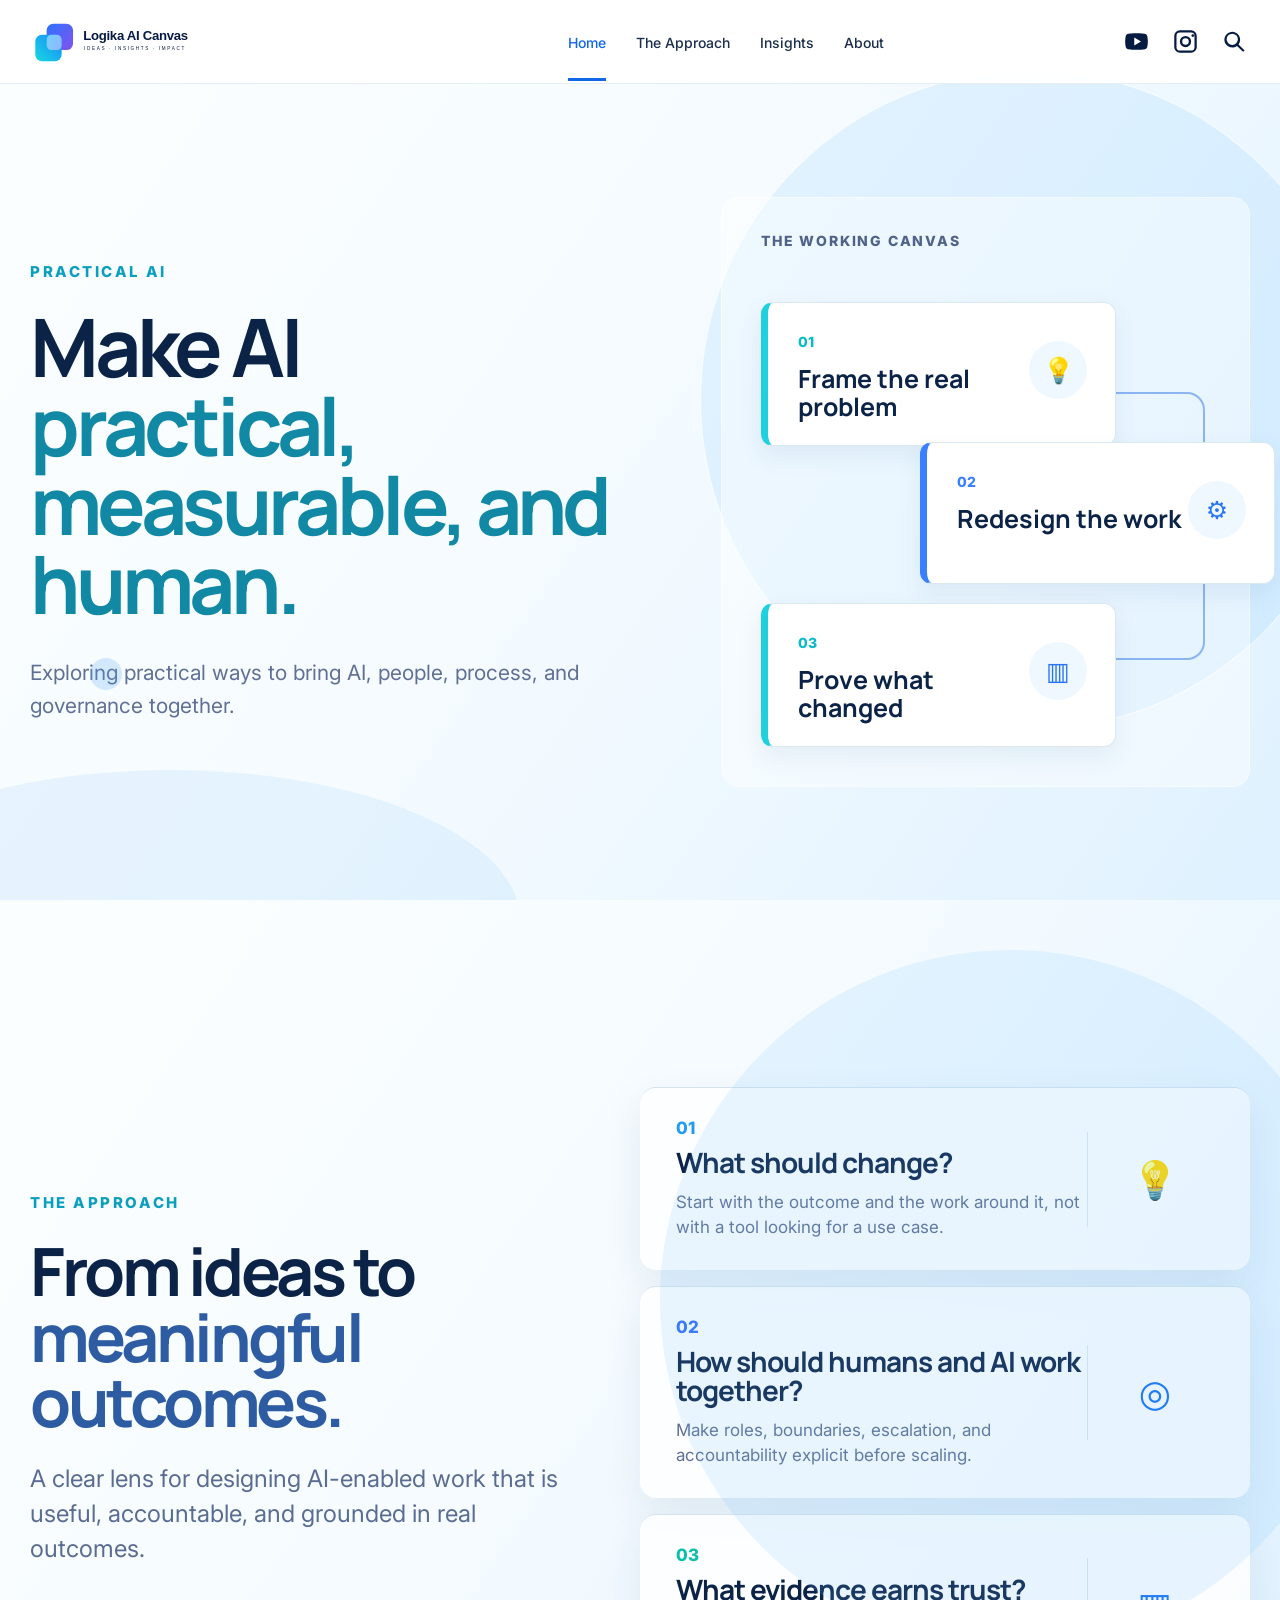
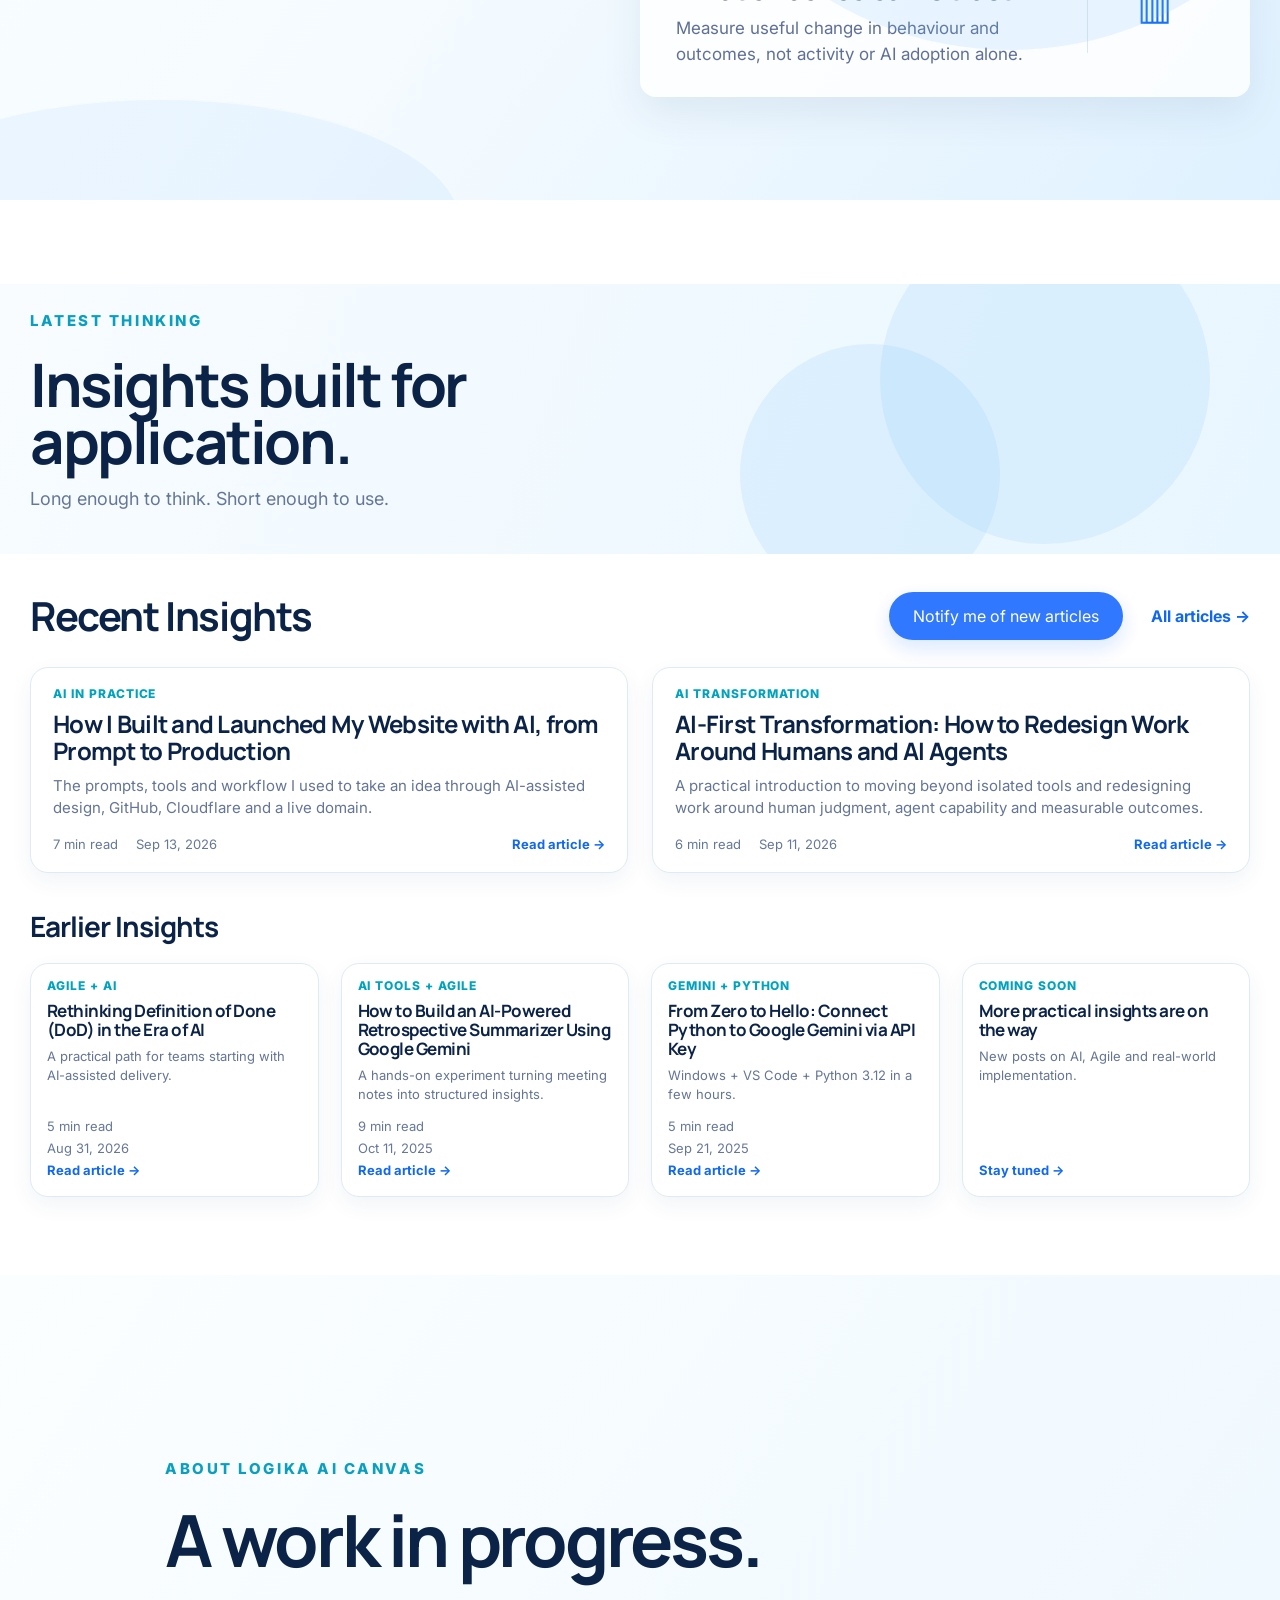
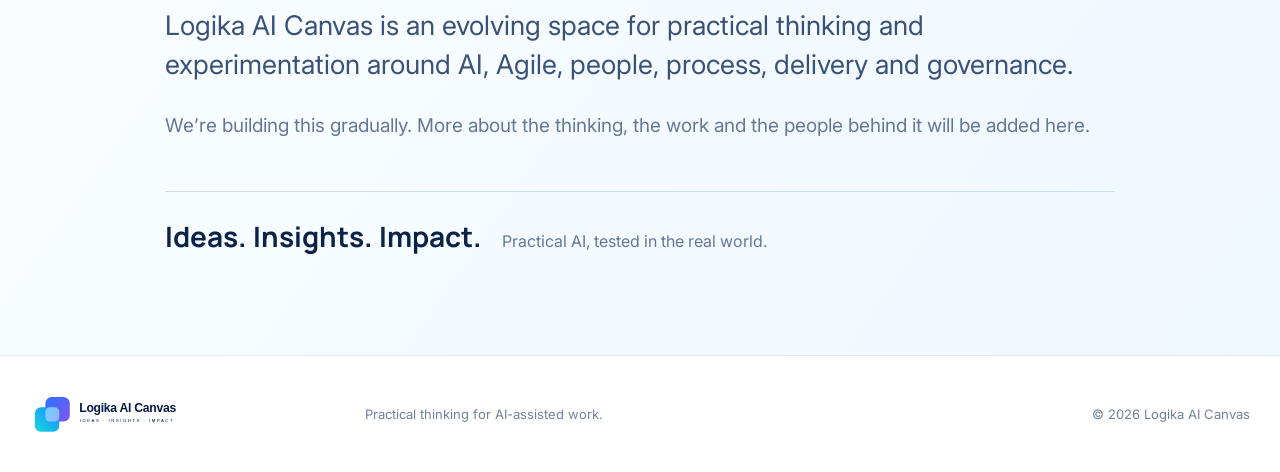
==== commit 0b095117: "Simplify insights cards and reorder articles" ====
--- a/index.html
+++ b/index.html
@@ -12,12 +12,9 @@
 </head>
 <body>
   <a class="skip-link" href="#main">Skip to content</a>
-
   <header class="site-header" id="site-header">
     <div class="shell nav-wrap">
-      <a class="brand" href="#home" aria-label="Logika AI Canvas home">
-        <img src="assets/logo-horizontal-light.svg" alt="Logika AI Canvas. Ideas, Insights, Impact." />
-      </a>
+      <a class="brand" href="#home" aria-label="Logika AI Canvas home"><img src="assets/logo-horizontal-light.svg" alt="Logika AI Canvas. Ideas, Insights, Impact." /></a>
       <button class="menu-toggle" aria-label="Open navigation" aria-expanded="false">☰</button>
       <nav class="main-nav" aria-label="Primary navigation">
         <a href="#home" data-section="home">Home</a>
@@ -55,15 +52,15 @@
       <div class="shell insights-body">
         <div class="insights-toolbar"><h3>Recent Insights</h3><div class="toolbar-actions"><button class="notify-btn is-disabled" id="notify-btn" type="button">Notify me of new articles</button><a href="https://prakash-raman.medium.com/" target="_blank" rel="noopener noreferrer">All articles →</a></div></div>
         <div class="featured-grid">
-          <a class="article-card featured" data-search="website AI prompts tools workflow cloudflare github" href="https://prakash-raman.medium.com/how-i-built-and-launched-my-website-with-ai-from-prompt-to-production-36cca6c288ab?sharedUserId=prakash-raman" target="_blank" rel="noopener noreferrer"><div class="article-media"><img src="assets/article-website.png" alt="Preview of the website article" /></div><div class="article-content"><p class="micro">AI IN PRACTICE</p><h4>How I Built and Launched My Website with AI, from Prompt to Production</h4><p>The prompts, tools and workflow I used to take an idea through AI-assisted design, GitHub, Cloudflare and a live domain.</p><div class="article-meta"><span>7 min read</span><span>Sep 13, 2026</span><b>Read article →</b></div></div></a>
-          <a class="article-card featured" data-search="AI transformation humans agents redesign work" href="https://medium.com/logika-ai-canvas/ai-first-transformation-how-to-redesign-work-around-humans-and-ai-agents-ba021da3f683?source=friends_link&sk=e647967bdd1a33fe31aa1192dfae2ebb" target="_blank" rel="noopener noreferrer"><div class="article-media"><img src="assets/article-transformation.png" alt="Preview of the AI-first transformation article" /></div><div class="article-content"><p class="micro">AI TRANSFORMATION</p><h4>AI-First Transformation: How to Redesign Work Around Humans and AI Agents</h4><p>A practical introduction to moving beyond isolated tools and redesigning work around human judgment, agent capability and measurable outcomes.</p><div class="article-meta"><span>6 min read</span><span>Sep 11, 2026</span><b>Read article →</b></div></div></a>
+          <a class="article-card featured" data-search="website AI prompts tools workflow cloudflare github" href="https://prakash-raman.medium.com/how-i-built-and-launched-my-website-with-ai-from-prompt-to-production-36cca6c288ab?sharedUserId=prakash-raman" target="_blank" rel="noopener noreferrer"><div class="article-content"><p class="micro">AI IN PRACTICE</p><h4>How I Built and Launched My Website with AI, from Prompt to Production</h4><p>The prompts, tools and workflow I used to take an idea through AI-assisted design, GitHub, Cloudflare and a live domain.</p><div class="article-meta"><span>7 min read</span><span>Sep 13, 2026</span><b>Read article →</b></div></div></a>
+          <a class="article-card featured" data-search="AI transformation humans agents redesign work" href="https://medium.com/logika-ai-canvas/ai-first-transformation-how-to-redesign-work-around-humans-and-ai-agents-ba021da3f683?source=friends_link&sk=e647967bdd1a33fe31aa1192dfae2ebb" target="_blank" rel="noopener noreferrer"><div class="article-content"><p class="micro">AI TRANSFORMATION</p><h4>AI-First Transformation: How to Redesign Work Around Humans and AI Agents</h4><p>A practical introduction to moving beyond isolated tools and redesigning work around human judgment, agent capability and measurable outcomes.</p><div class="article-meta"><span>6 min read</span><span>Sep 11, 2026</span><b>Read article →</b></div></div></a>
         </div>
         <div class="subhead"><h3>Earlier Insights</h3></div>
         <div class="earlier-grid">
-          <a class="article-card compact" data-search="retrospective summarizer google gemini python gradio agile" href="https://prakash-raman.medium.com/how-to-build-an-ai-powered-retrospective-summarizer-using-google-gemini-ed8b2e24ebf3?source=friends_link&sk=d5e16c06b25f28a22b1256d74e1eddcf" target="_blank" rel="noopener noreferrer"><div class="article-media"><img src="assets/article-retro.png" alt="Retrospective summarizer story preview illustration" /></div><div class="article-content"><p class="micro">AI TOOLS + AGILE</p><h4>How to Build an AI-Powered Retrospective Summarizer Using Google Gemini</h4><p>A hands-on experiment turning meeting notes into structured insights.</p><div class="article-meta"><span>9 min read</span><span>Oct 11, 2025</span><b>Read article →</b></div></div></a>
-          <a class="article-card compact" data-search="python google gemini api key vscode" href="https://prakash-raman.medium.com/from-zero-to-hello-connect-python-to-google-gemini-via-api-key-d83aa427bb5d?source=friends_link&sk=044a569964a916353b6eb3e712af91d3" target="_blank" rel="noopener noreferrer"><div class="article-media"><img src="assets/article-zero.png" alt="Python to Gemini story preview graphic" /></div><div class="article-content"><p class="micro">GEMINI + PYTHON</p><h4>From Zero to Hello: Connect Python to Google Gemini via API Key</h4><p>Windows + VS Code + Python 3.12 in a few hours.</p><div class="article-meta"><span>5 min read</span><span>Sep 21, 2025</span><b>Read article →</b></div></div></a>
-          <a class="article-card compact" data-search="definition of done dod AI agile assisted delivery" href="https://prakash-raman.medium.com/rethinking-definition-of-done-dod-in-the-era-of-ai-43ca75cb33c0?source=friends_link&sk=acb1d739adba038d60c542304bb802b5" target="_blank" rel="noopener noreferrer"><div class="article-media"><img src="assets/article-dod.png" alt="Definition of Done in the Era of AI story preview illustration" /></div><div class="article-content"><p class="micro">AGILE + AI</p><h4>Rethinking Definition of Done (DoD) in the Era of AI</h4><p>A practical path for teams starting with AI-assisted delivery.</p><div class="article-meta"><span>5 min read</span><span>Aug 31, 2026</span><b>Read article →</b></div></div></a>
-          <article class="article-card compact coming"><div class="coming-art">🌱</div><div class="article-content"><p class="micro">COMING SOON</p><h4>More practical insights are on the way</h4><p>New posts on AI, Agile and real-world implementation.</p><div class="article-meta"><b>Stay tuned →</b></div></div></article>
+          <a class="article-card compact" data-search="definition of done dod AI agile assisted delivery" href="https://prakash-raman.medium.com/rethinking-definition-of-done-dod-in-the-era-of-ai-43ca75cb33c0?source=friends_link&sk=acb1d739adba038d60c542304bb802b5" target="_blank" rel="noopener noreferrer"><div class="article-content"><p class="micro">AGILE + AI</p><h4>Rethinking Definition of Done (DoD) in the Era of AI</h4><p>A practical path for teams starting with AI-assisted delivery.</p><div class="article-meta"><span>5 min read</span><span>Aug 31, 2026</span><b>Read article →</b></div></div></a>
+          <a class="article-card compact" data-search="retrospective summarizer google gemini python gradio agile" href="https://prakash-raman.medium.com/how-to-build-an-ai-powered-retrospective-summarizer-using-google-gemini-ed8b2e24ebf3?source=friends_link&sk=d5e16c06b25f28a22b1256d74e1eddcf" target="_blank" rel="noopener noreferrer"><div class="article-content"><p class="micro">AI TOOLS + AGILE</p><h4>How to Build an AI-Powered Retrospective Summarizer Using Google Gemini</h4><p>A hands-on experiment turning meeting notes into structured insights.</p><div class="article-meta"><span>9 min read</span><span>Oct 11, 2025</span><b>Read article →</b></div></div></a>
+          <a class="article-card compact" data-search="python google gemini api key vscode" href="https://prakash-raman.medium.com/from-zero-to-hello-connect-python-to-google-gemini-via-api-key-d83aa427bb5d?source=friends_link&sk=044a569964a916353b6eb3e712af91d3" target="_blank" rel="noopener noreferrer"><div class="article-content"><p class="micro">GEMINI + PYTHON</p><h4>From Zero to Hello: Connect Python to Google Gemini via API Key</h4><p>Windows + VS Code + Python 3.12 in a few hours.</p><div class="article-meta"><span>5 min read</span><span>Sep 21, 2025</span><b>Read article →</b></div></div></a>
+          <article class="article-card compact coming"><div class="article-content"><p class="micro">COMING SOON</p><h4>More practical insights are on the way</h4><p>New posts on AI, Agile and real-world implementation.</p><div class="article-meta"><b>Stay tuned →</b></div></div></article>
         </div>
       </div>
     </section>
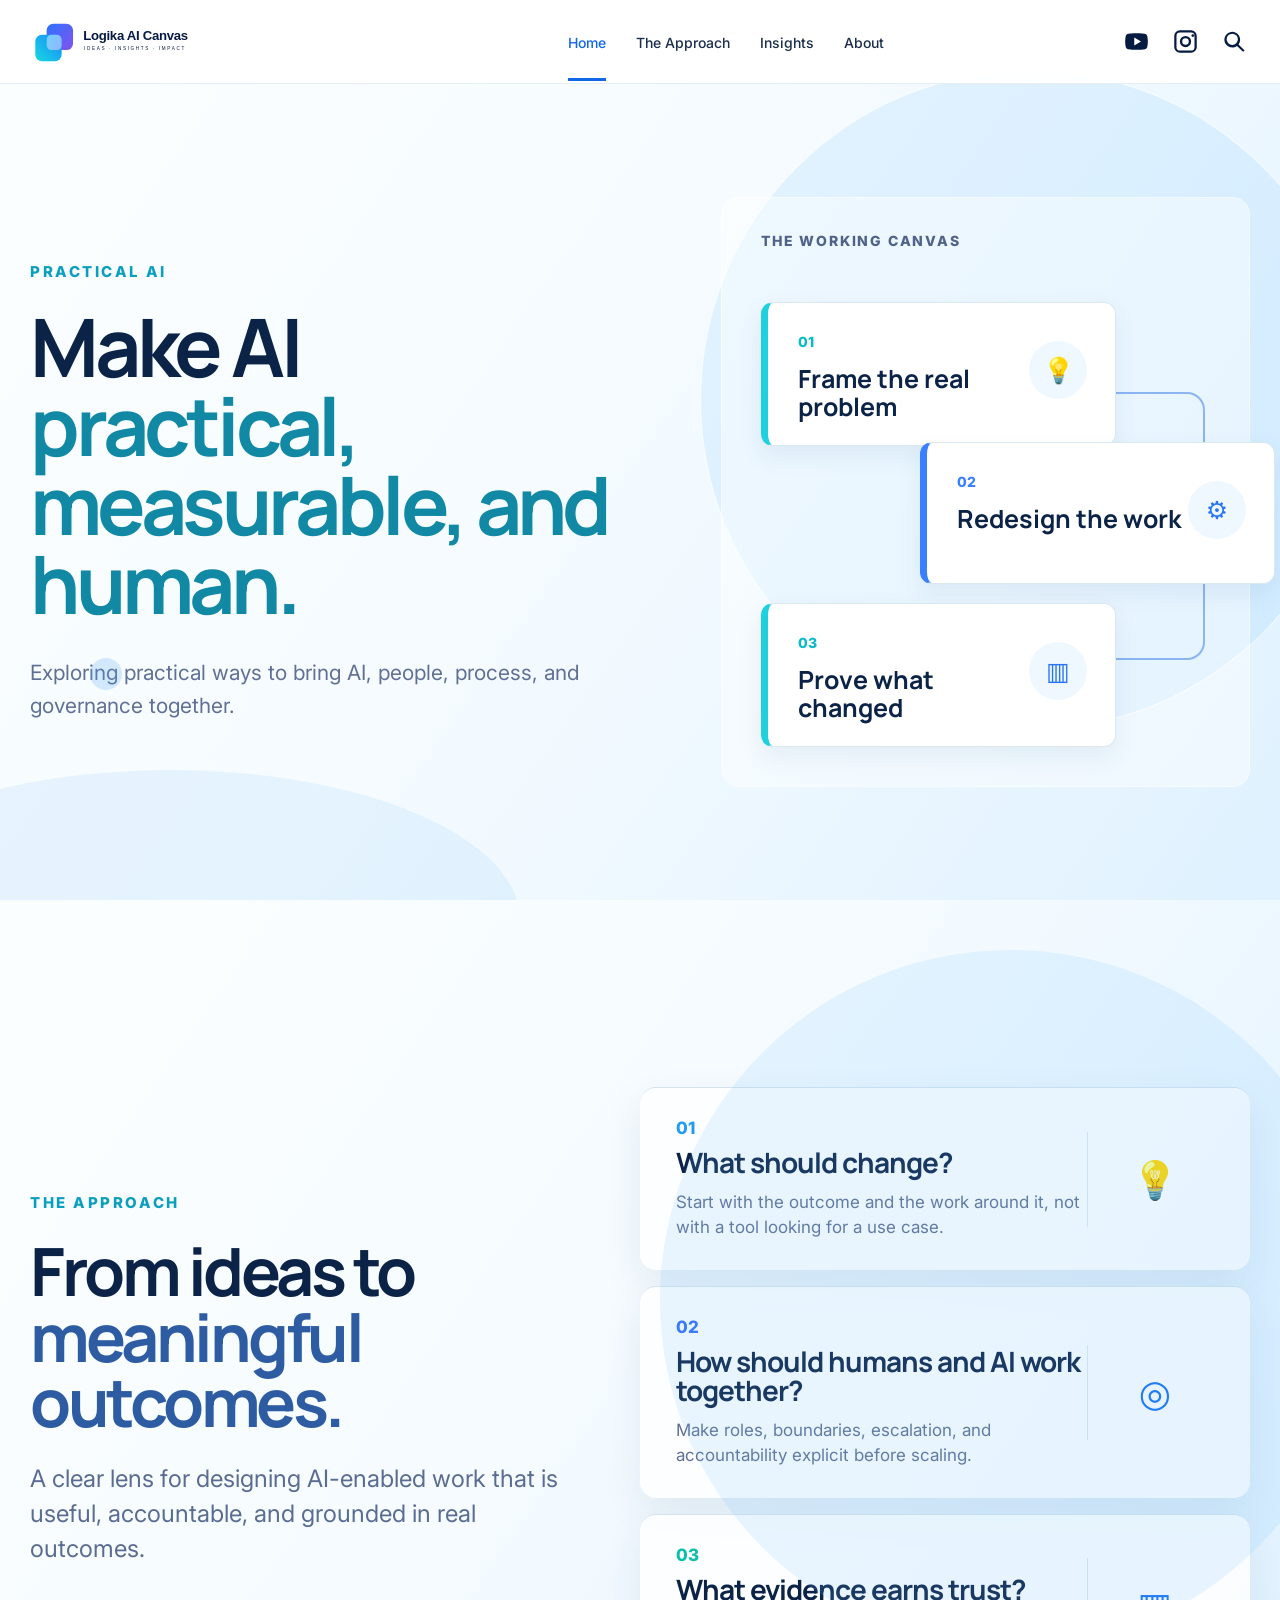
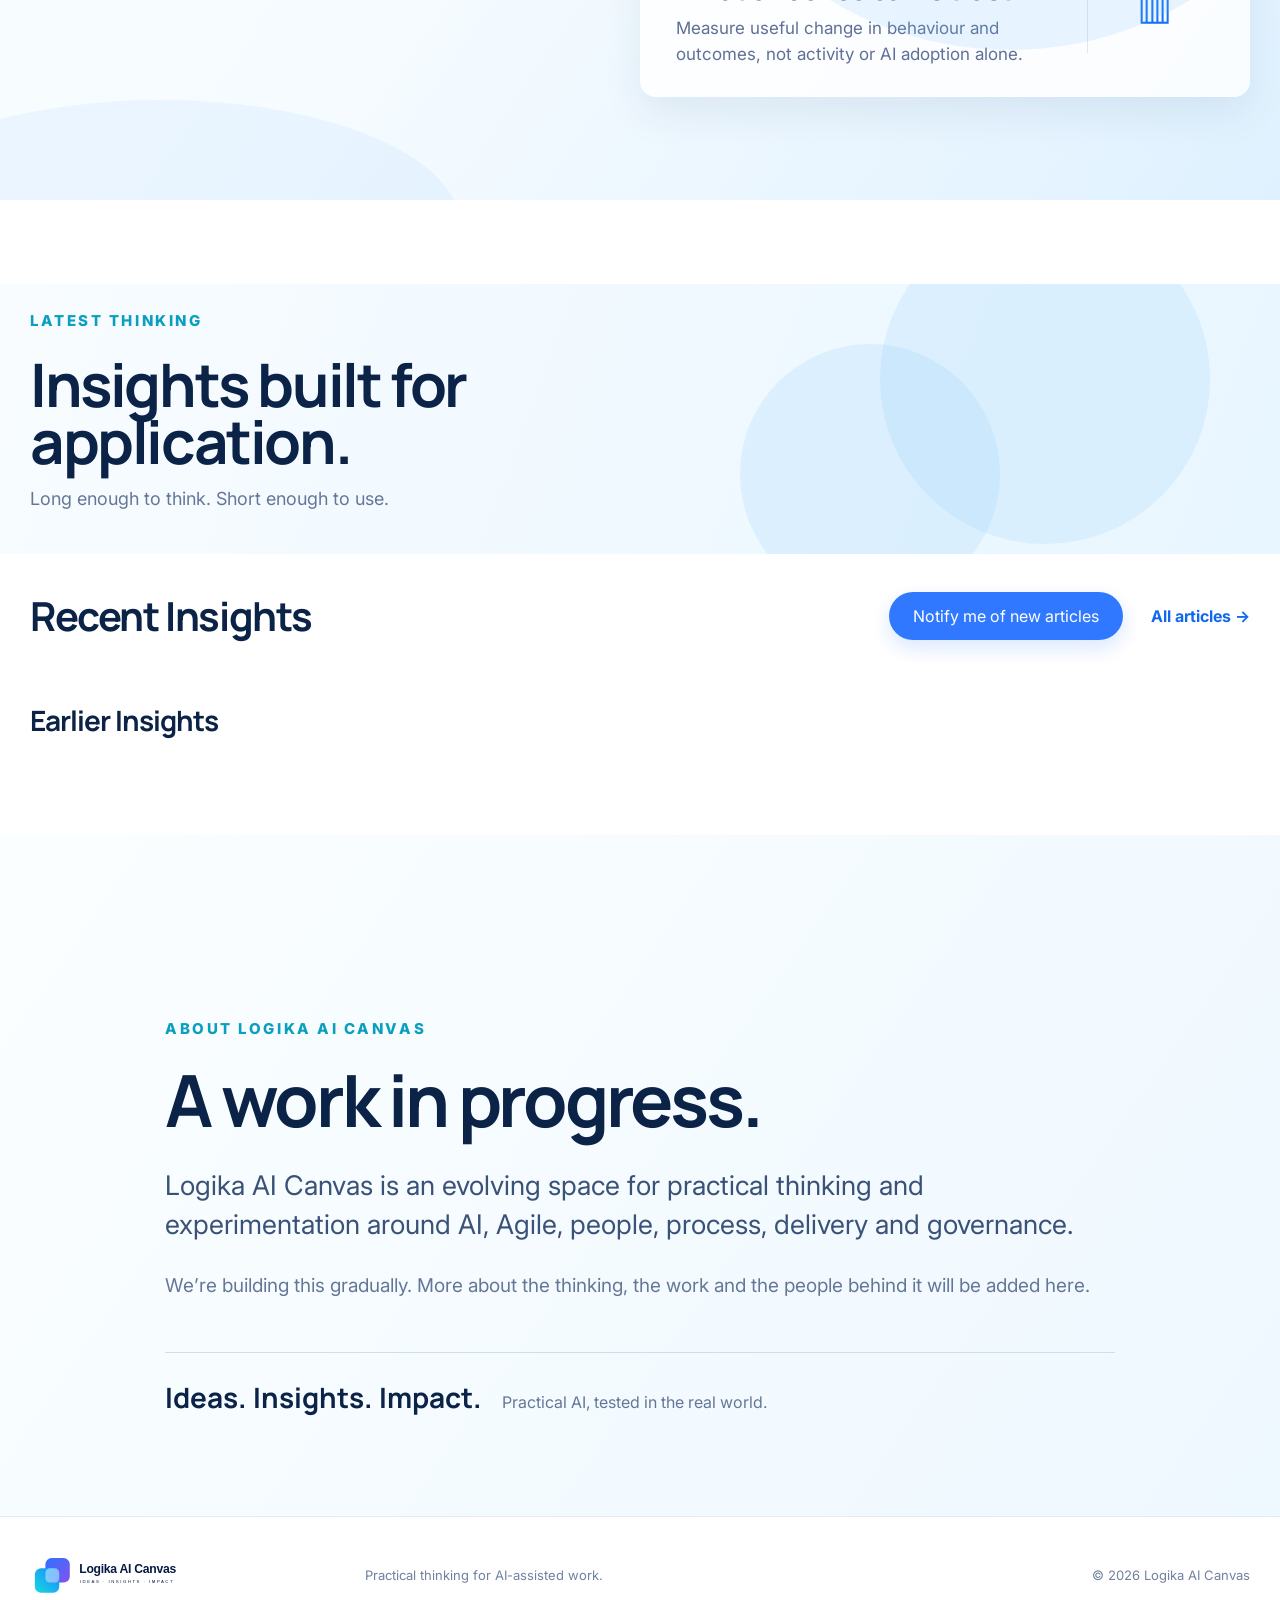
==== commit 122654be: "Make insights data-driven for future articles" ====
--- a/index.html
+++ b/index.html
@@ -51,17 +51,9 @@
       <div class="insights-hero"><div class="shell insights-hero-grid"><div><p class="eyebrow">LATEST THINKING</p><h2>Insights built for<br>application.</h2><p>Long enough to think. Short enough to use.</p></div><div class="insight-art" aria-hidden="true"><div class="ring r1"></div><div class="ring r2"></div></div></div></div>
       <div class="shell insights-body">
         <div class="insights-toolbar"><h3>Recent Insights</h3><div class="toolbar-actions"><button class="notify-btn is-disabled" id="notify-btn" type="button">Notify me of new articles</button><a href="https://prakash-raman.medium.com/" target="_blank" rel="noopener noreferrer">All articles →</a></div></div>
-        <div class="featured-grid">
-          <a class="article-card featured" data-search="website AI prompts tools workflow cloudflare github" href="https://prakash-raman.medium.com/how-i-built-and-launched-my-website-with-ai-from-prompt-to-production-36cca6c288ab?sharedUserId=prakash-raman" target="_blank" rel="noopener noreferrer"><div class="article-content"><p class="micro">AI IN PRACTICE</p><h4>How I Built and Launched My Website with AI, from Prompt to Production</h4><p>The prompts, tools and workflow I used to take an idea through AI-assisted design, GitHub, Cloudflare and a live domain.</p><div class="article-meta"><span>7 min read</span><span>Sep 13, 2026</span><b>Read article →</b></div></div></a>
-          <a class="article-card featured" data-search="AI transformation humans agents redesign work" href="https://medium.com/logika-ai-canvas/ai-first-transformation-how-to-redesign-work-around-humans-and-ai-agents-ba021da3f683?source=friends_link&sk=e647967bdd1a33fe31aa1192dfae2ebb" target="_blank" rel="noopener noreferrer"><div class="article-content"><p class="micro">AI TRANSFORMATION</p><h4>AI-First Transformation: How to Redesign Work Around Humans and AI Agents</h4><p>A practical introduction to moving beyond isolated tools and redesigning work around human judgment, agent capability and measurable outcomes.</p><div class="article-meta"><span>6 min read</span><span>Sep 11, 2026</span><b>Read article →</b></div></div></a>
-        </div>
+        <div class="featured-grid" id="recent-insights" aria-live="polite"></div>
         <div class="subhead"><h3>Earlier Insights</h3></div>
-        <div class="earlier-grid">
-          <a class="article-card compact" data-search="definition of done dod AI agile assisted delivery" href="https://prakash-raman.medium.com/rethinking-definition-of-done-dod-in-the-era-of-ai-43ca75cb33c0?source=friends_link&sk=acb1d739adba038d60c542304bb802b5" target="_blank" rel="noopener noreferrer"><div class="article-content"><p class="micro">AGILE + AI</p><h4>Rethinking Definition of Done (DoD) in the Era of AI</h4><p>A practical path for teams starting with AI-assisted delivery.</p><div class="article-meta"><span>5 min read</span><span>Aug 31, 2026</span><b>Read article →</b></div></div></a>
-          <a class="article-card compact" data-search="retrospective summarizer google gemini python gradio agile" href="https://prakash-raman.medium.com/how-to-build-an-ai-powered-retrospective-summarizer-using-google-gemini-ed8b2e24ebf3?source=friends_link&sk=d5e16c06b25f28a22b1256d74e1eddcf" target="_blank" rel="noopener noreferrer"><div class="article-content"><p class="micro">AI TOOLS + AGILE</p><h4>How to Build an AI-Powered Retrospective Summarizer Using Google Gemini</h4><p>A hands-on experiment turning meeting notes into structured insights.</p><div class="article-meta"><span>9 min read</span><span>Oct 11, 2025</span><b>Read article →</b></div></div></a>
-          <a class="article-card compact" data-search="python google gemini api key vscode" href="https://prakash-raman.medium.com/from-zero-to-hello-connect-python-to-google-gemini-via-api-key-d83aa427bb5d?source=friends_link&sk=044a569964a916353b6eb3e712af91d3" target="_blank" rel="noopener noreferrer"><div class="article-content"><p class="micro">GEMINI + PYTHON</p><h4>From Zero to Hello: Connect Python to Google Gemini via API Key</h4><p>Windows + VS Code + Python 3.12 in a few hours.</p><div class="article-meta"><span>5 min read</span><span>Sep 21, 2025</span><b>Read article →</b></div></div></a>
-          <article class="article-card compact coming"><div class="article-content"><p class="micro">COMING SOON</p><h4>More practical insights are on the way</h4><p>New posts on AI, Agile and real-world implementation.</p><div class="article-meta"><b>Stay tuned →</b></div></div></article>
-        </div>
+        <div class="earlier-grid" id="earlier-insights" aria-live="polite"></div>
       </div>
     </section>
 
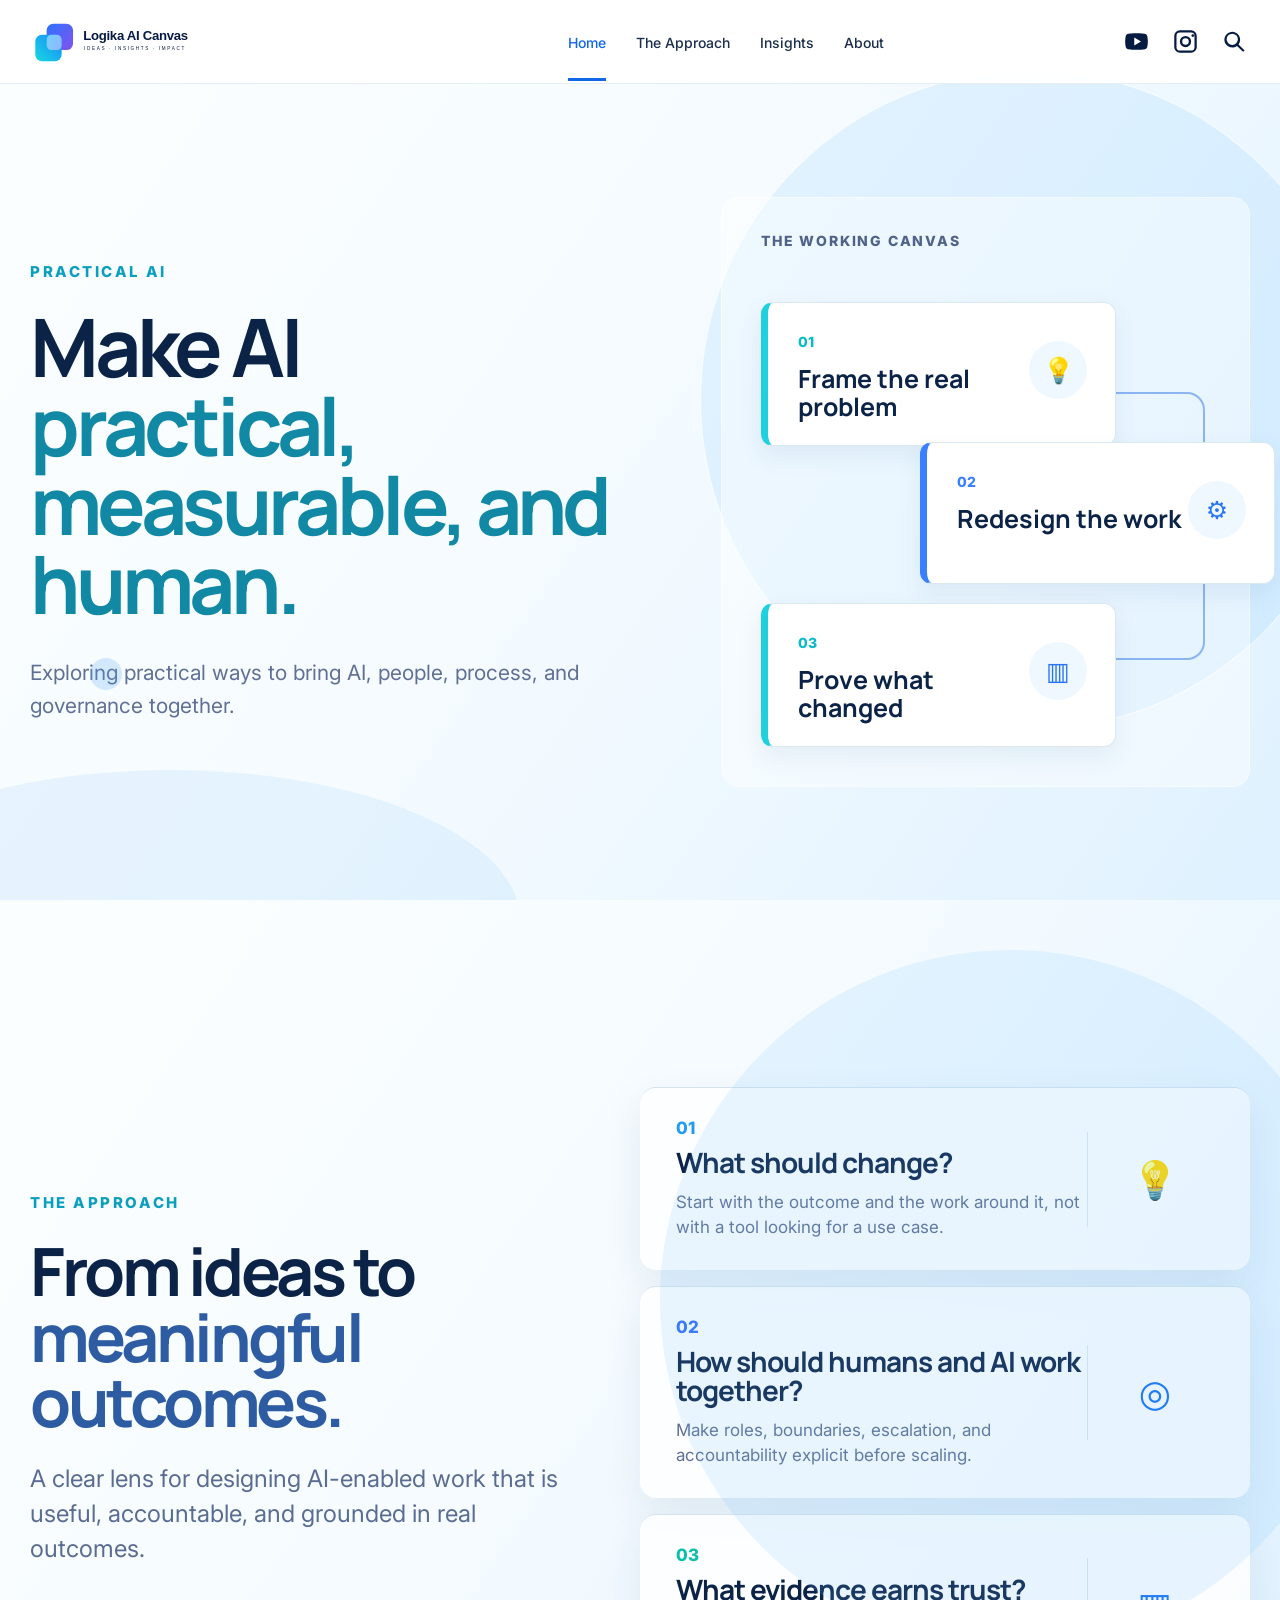
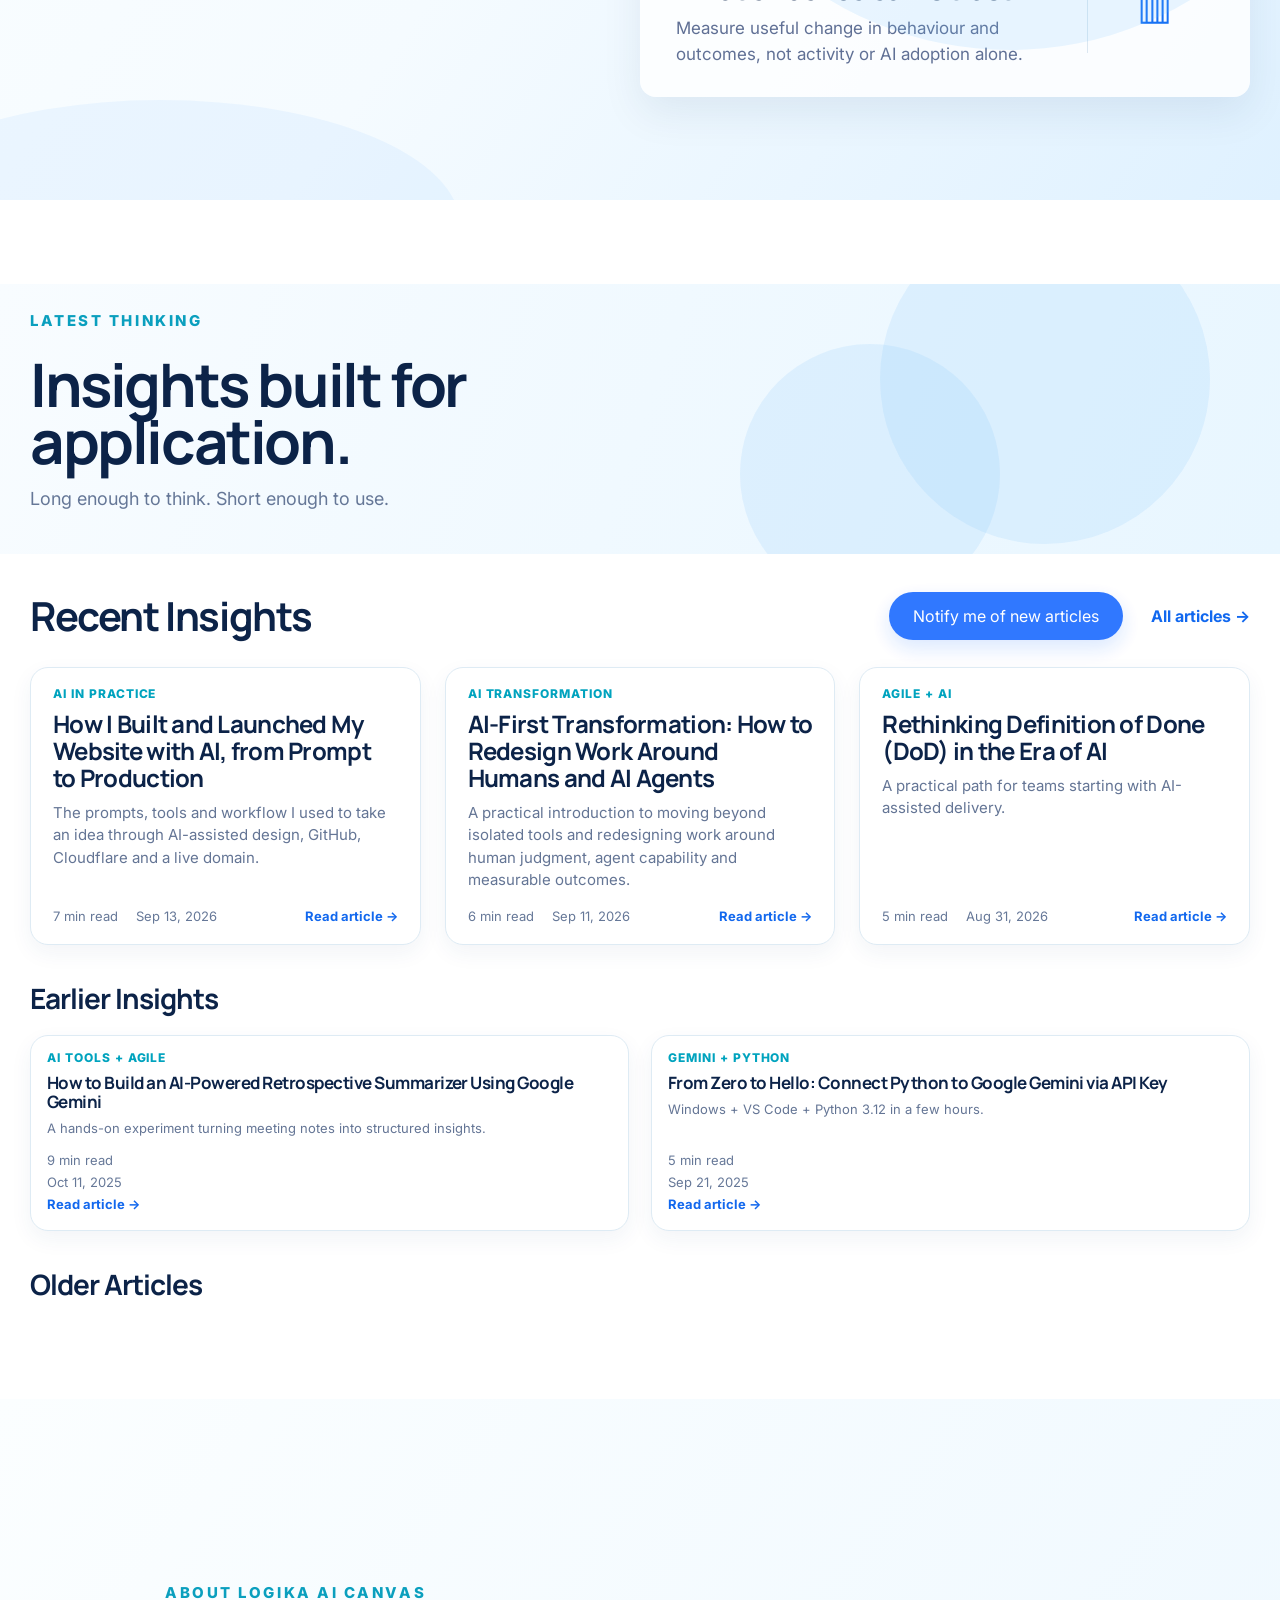
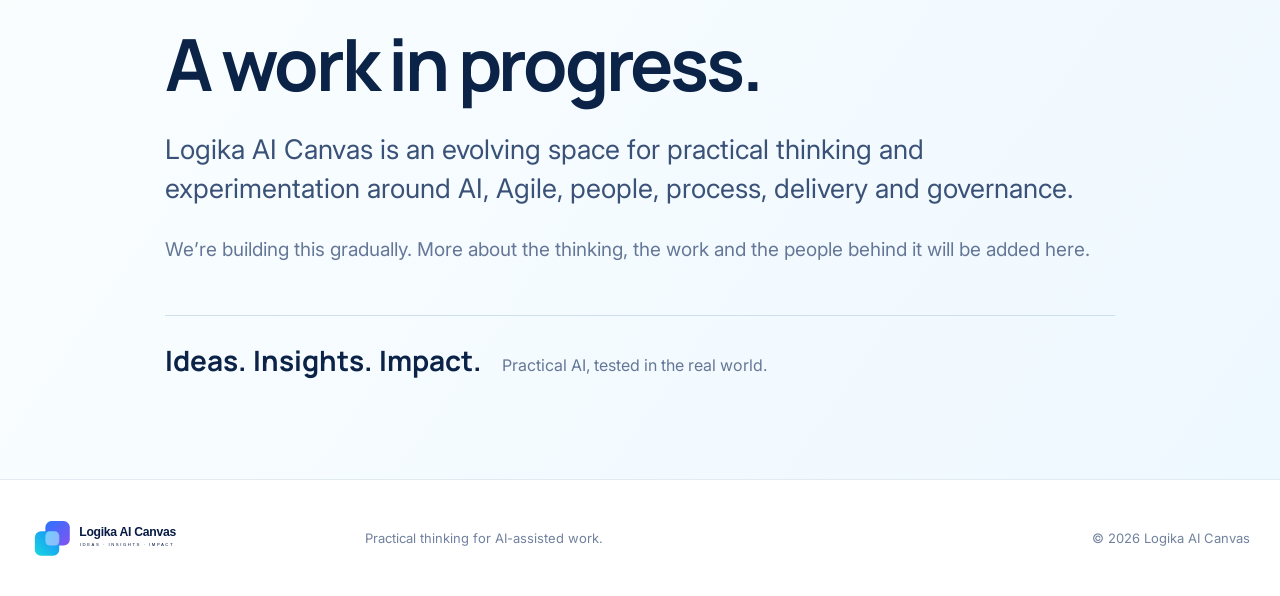
==== commit 1fe32be7: "Add older articles archive section" ====
--- a/index.html
+++ b/index.html
@@ -54,6 +54,8 @@
         <div class="featured-grid" id="recent-insights" aria-live="polite"></div>
         <div class="subhead"><h3>Earlier Insights</h3></div>
         <div class="earlier-grid" id="earlier-insights" aria-live="polite"></div>
+        <div class="subhead older-subhead"><h3>Older Articles</h3></div>
+        <div class="older-list" id="older-insights" aria-live="polite"></div>
       </div>
     </section>
 
--- a/styles.css
+++ b/styles.css
@@ -181,3 +181,89 @@
   .footer-grid{grid-template-columns:1fr;text-align:center;padding:25px 0}
   .footer-grid img{margin:auto}
 }
+
+
+/* Responsive v4: fluid layouts across desktop, tablet and mobile */
+.featured-grid{grid-template-columns:repeat(auto-fit,minmax(280px,1fr));}
+.earlier-grid{grid-template-columns:repeat(auto-fit,minmax(240px,1fr));}
+.article-card{min-height:100%}
+
+@media (max-width:1100px){
+  .nav-wrap{grid-template-columns:235px 1fr auto;gap:18px}
+  .brand img{width:220px}
+  .main-nav{gap:22px}
+  .hero-grid,.approach-grid{grid-template-columns:1fr;gap:40px;padding:54px 0 62px}
+  .hero-copy{max-width:780px}
+  .canvas-wrap{height:auto;min-height:0;padding:92px 34px 34px;display:grid;gap:18px}
+  .canvas-label{left:34px;top:30px}
+  .canvas-card,.card-one,.card-two,.card-three{
+    position:relative;left:auto;right:auto;top:auto;bottom:auto;width:100%;min-height:126px;
+  }
+  .canvas-connector{display:none}
+  .card-two{margin-left:28px;width:calc(100% - 28px)}
+  .featured-grid{grid-template-columns:repeat(2,minmax(0,1fr))}
+  .earlier-grid{grid-template-columns:repeat(2,minmax(0,1fr))}
+  .insights-hero-grid{grid-template-columns:1fr}
+  .insight-art{display:none}
+}
+
+@media (max-width:760px){
+  :root{--header:84px}
+  .shell{width:min(100% - 30px,1220px)}
+  .site-header{height:var(--header)}
+  .nav-wrap{grid-template-columns:minmax(0,1fr) auto auto;gap:12px}
+  .brand img{width:min(190px,48vw);max-height:52px}
+  .menu-toggle{display:block;border:0;background:none;font-size:25px;color:#168bd1;padding:6px}
+  .main-nav{position:fixed;top:var(--header);left:0;right:0;display:none;flex-direction:column;gap:0;background:#fff;border-bottom:1px solid #e4edf4;box-shadow:0 10px 22px rgba(19,54,90,.08)}
+  .main-nav.open{display:flex}
+  .main-nav a{width:100%;text-align:center;padding:15px;border:0;font-size:15px}
+  .social-nav{gap:12px}
+  .social-nav svg{width:25px;height:25px}
+  .page{padding-top:var(--header)}
+  .hero-grid{display:grid;grid-template-columns:1fr;padding:44px 0 54px;gap:36px}
+  .hero h1{font-size:clamp(48px,13vw,64px);line-height:1.02}
+  .hero-lede{font-size:19px;line-height:1.55;margin-top:24px}
+  .eyebrow{font-size:13px;margin-bottom:18px}
+  .canvas-wrap{padding:78px 14px 16px;border-radius:24px;gap:14px}
+  .canvas-label{left:50%;transform:translateX(-50%);top:28px;width:100%;text-align:center;font-size:13px}
+  .canvas-card,.card-one,.card-two,.card-three{
+    position:relative;inset:auto;width:100%;margin:0;min-height:116px;padding:22px 72px 20px 24px;border-radius:16px;
+  }
+  .canvas-card strong{font-size:clamp(24px,7vw,31px);margin-top:10px}
+  .canvas-card i{right:18px;top:50%;transform:translateY(-50%);width:52px;height:52px;font-size:22px}
+  .canvas-connector{display:none}
+  .approach-grid{padding:52px 0}
+  .approach-intro h2{font-size:clamp(44px,11vw,56px)}
+  .approach-intro>p:last-child{font-size:19px}
+  .question-card{grid-template-columns:1fr 62px;padding:22px 18px 22px 22px}
+  .question-card h3{font-size:22px}
+  .question-card p{font-size:15px}
+  .qicon{height:80px;font-size:29px}
+  .insights-hero-grid{height:auto;padding:54px 0}
+  .insights-hero h2{font-size:clamp(42px,11vw,54px)}
+  .insights-toolbar{align-items:flex-start;flex-direction:column}
+  .insights-toolbar h3{font-size:34px}
+  .toolbar-actions{width:100%;justify-content:flex-start;flex-wrap:wrap;gap:14px}
+  .notify-btn{padding:12px 18px}
+  .featured-grid,.earlier-grid{grid-template-columns:1fr}
+  .article-content{padding:18px}
+  .featured h4{font-size:22px}
+  .article-meta{grid-template-columns:auto auto;gap:8px 16px}
+  .article-meta b{grid-column:1/-1;justify-self:start}
+  .about h2{font-size:46px}
+  .about .lead{font-size:22px}
+  .narrow-page{padding:64px 0}
+  .footer-grid{grid-template-columns:1fr;text-align:center;padding:24px 0}
+  .footer-grid img{margin:auto;width:min(250px,75vw)}
+}
+
+@media (max-width:430px){
+  .shell{width:calc(100% - 24px)}
+  .brand img{width:176px}
+  .social-nav{gap:9px}
+  .social-nav svg{width:23px;height:23px}
+  .hero h1{font-size:46px}
+  .hero-lede{font-size:18px}
+  .canvas-wrap{padding-left:10px;padding-right:10px}
+  .canvas-card strong{font-size:25px}
+}
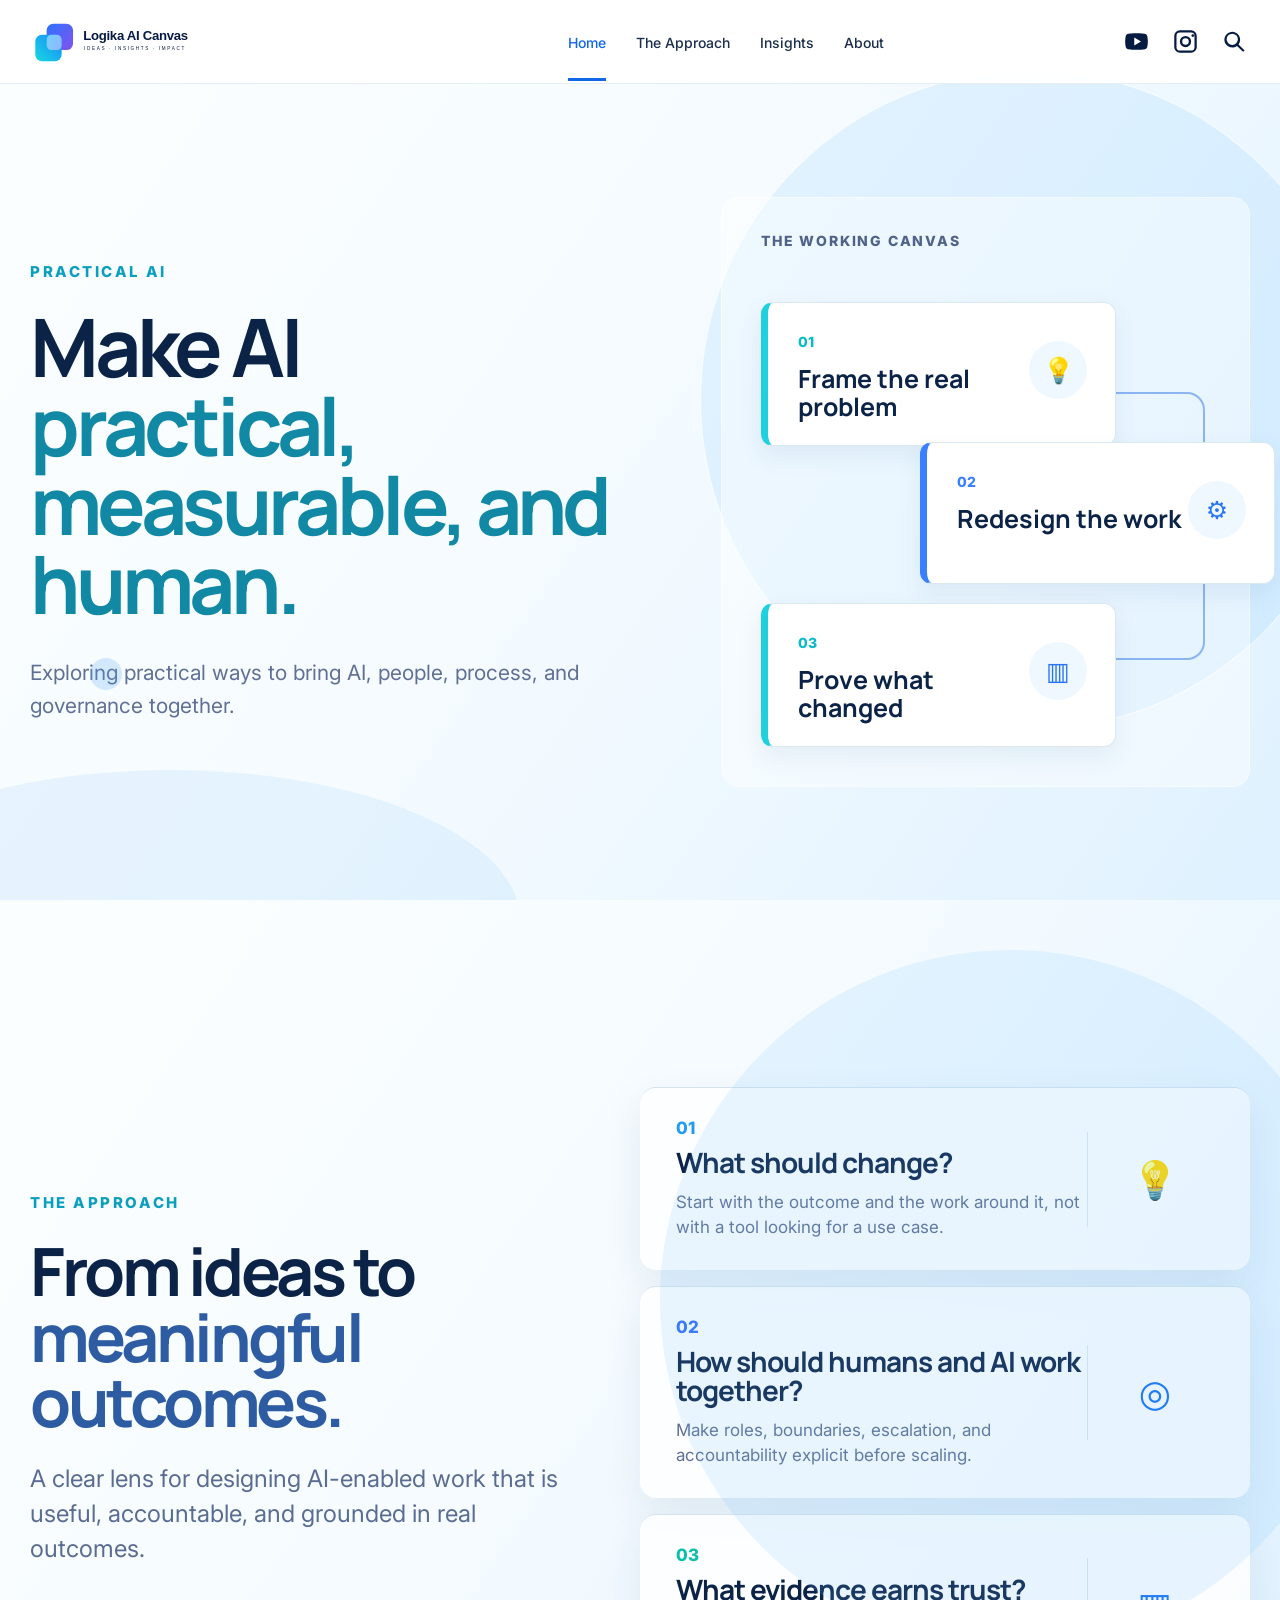
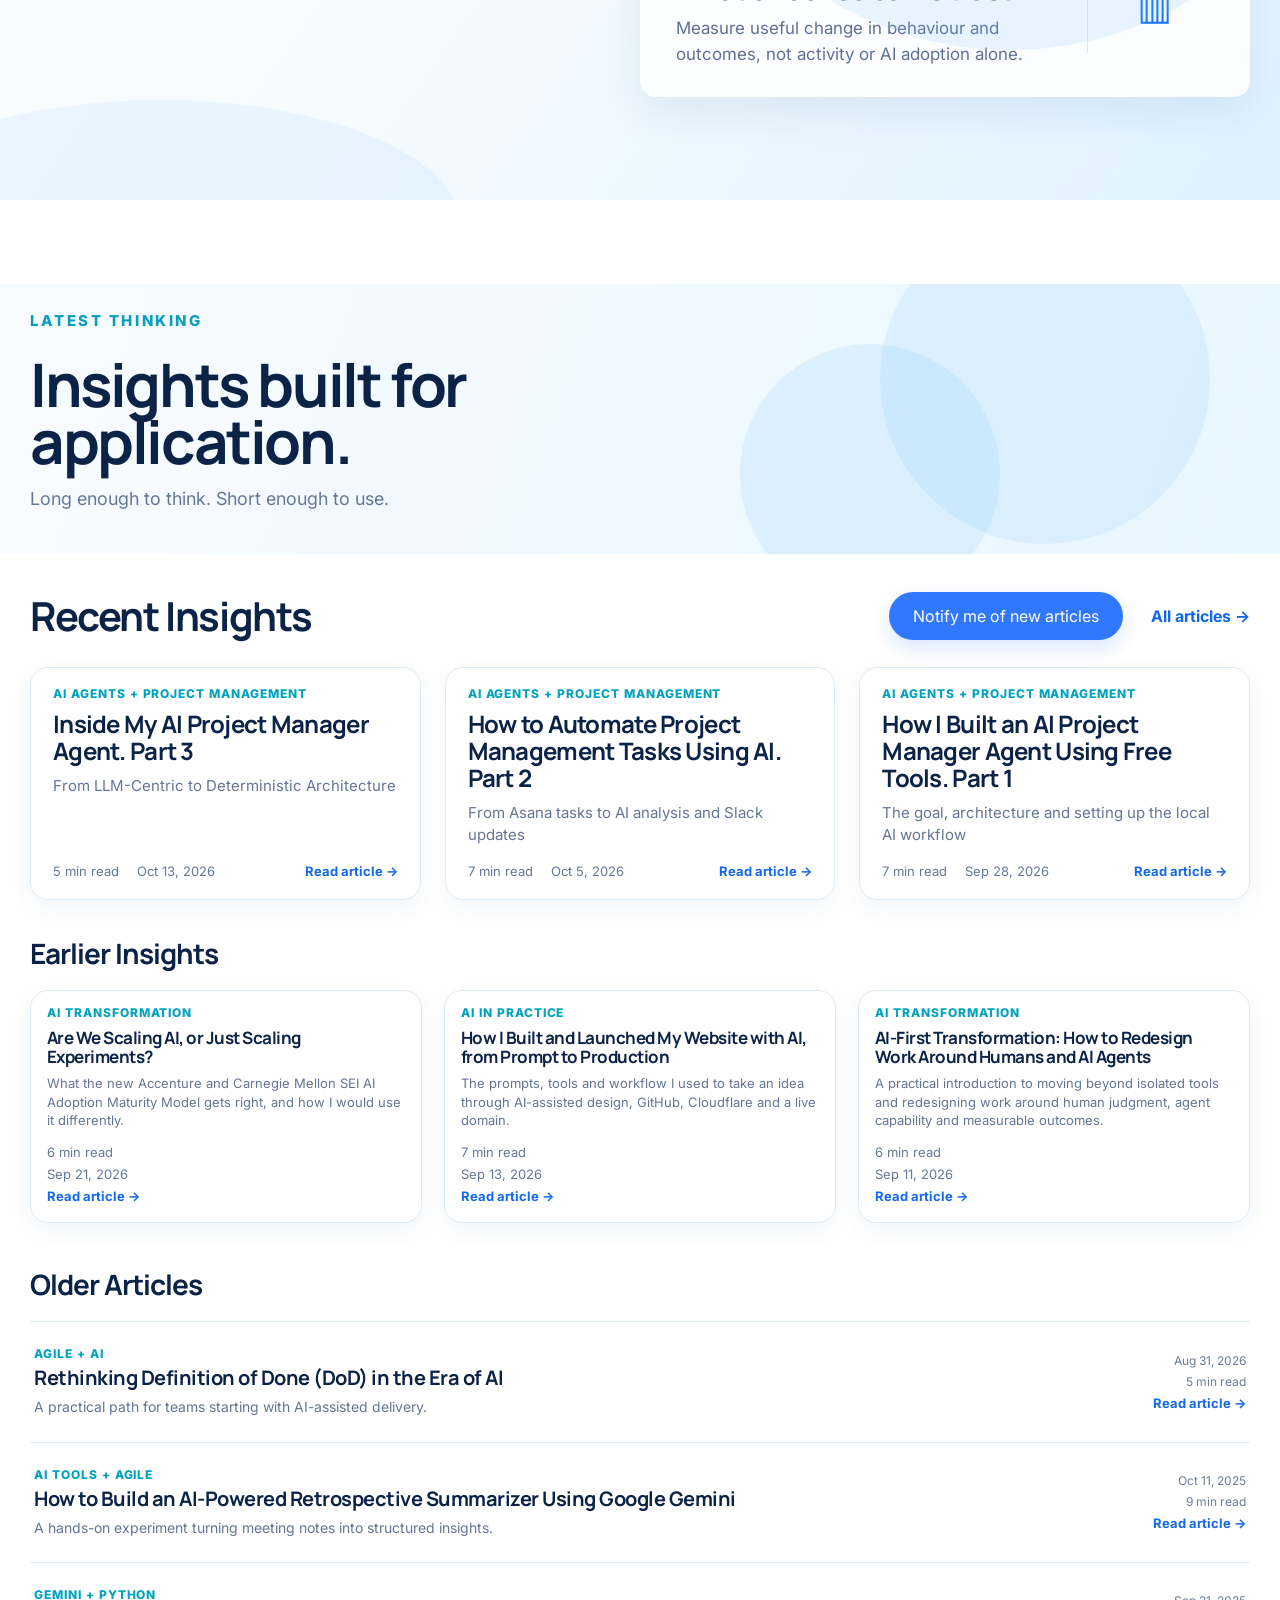
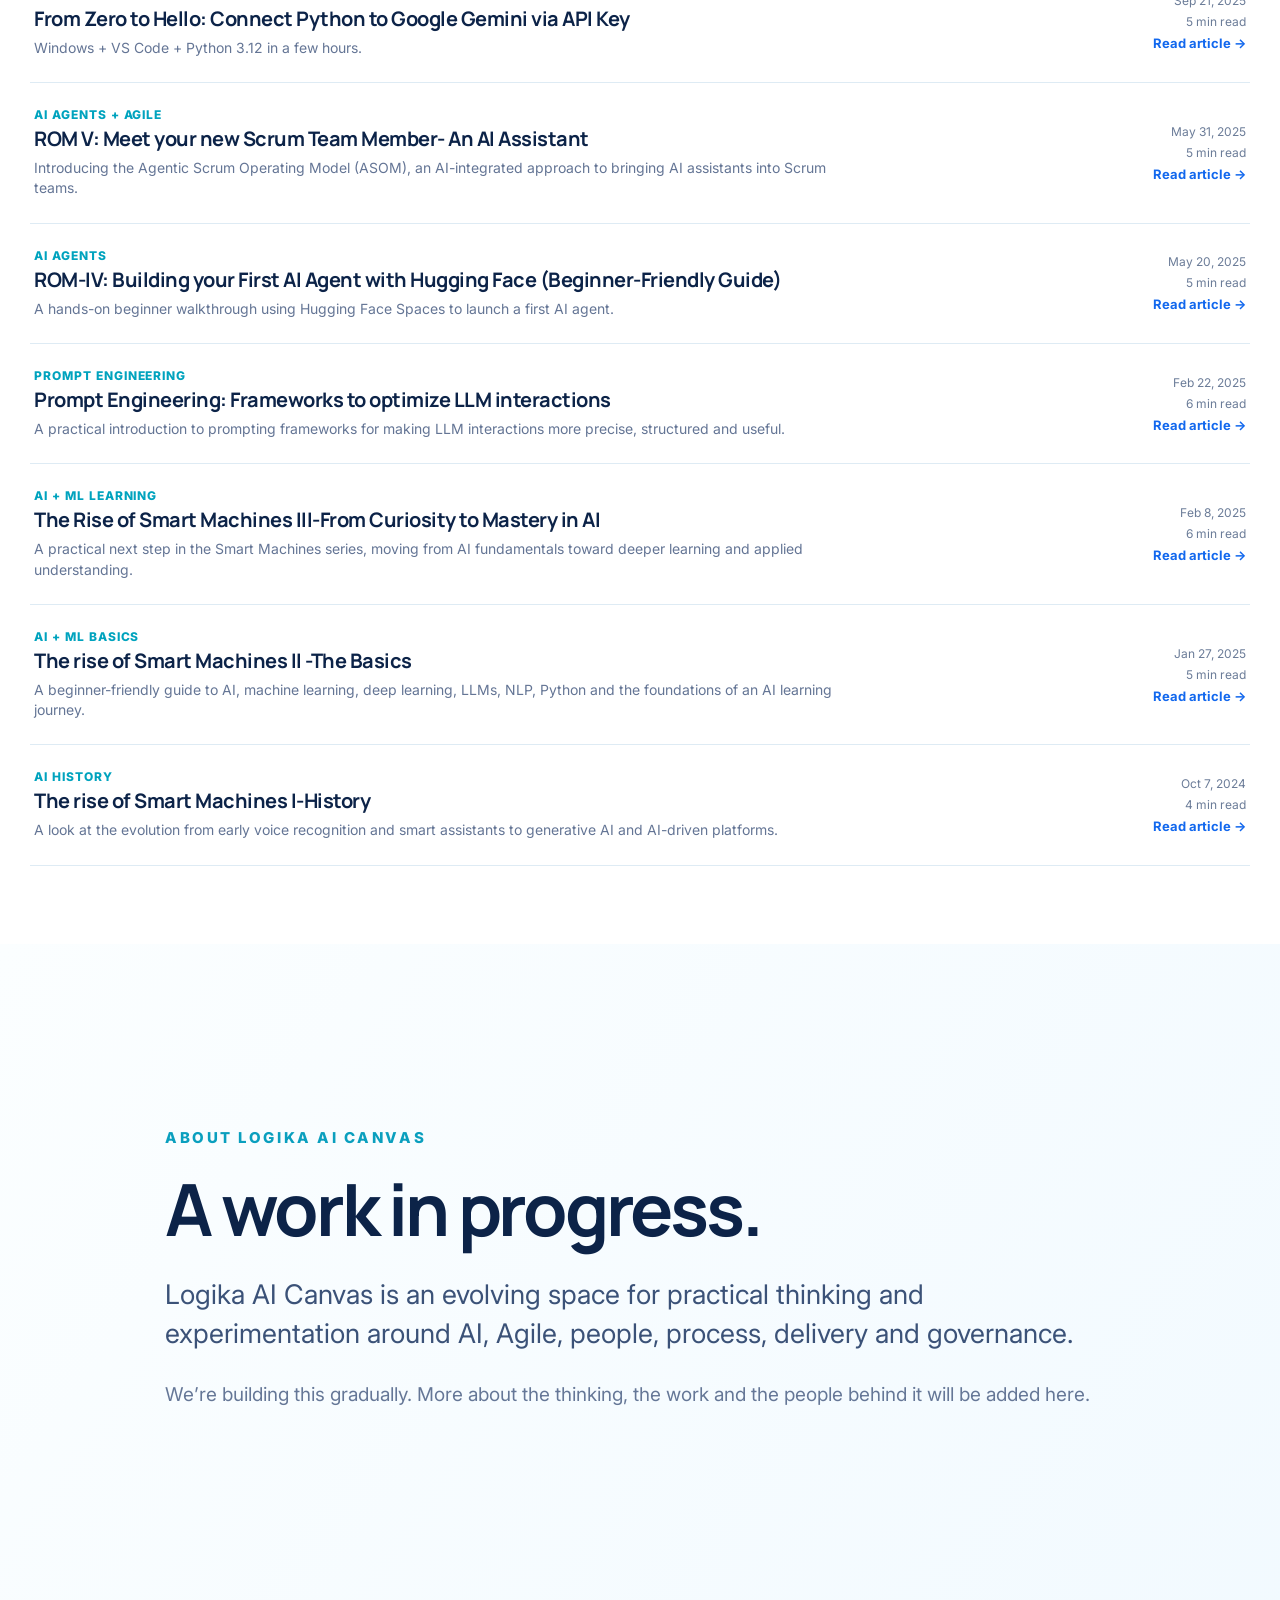
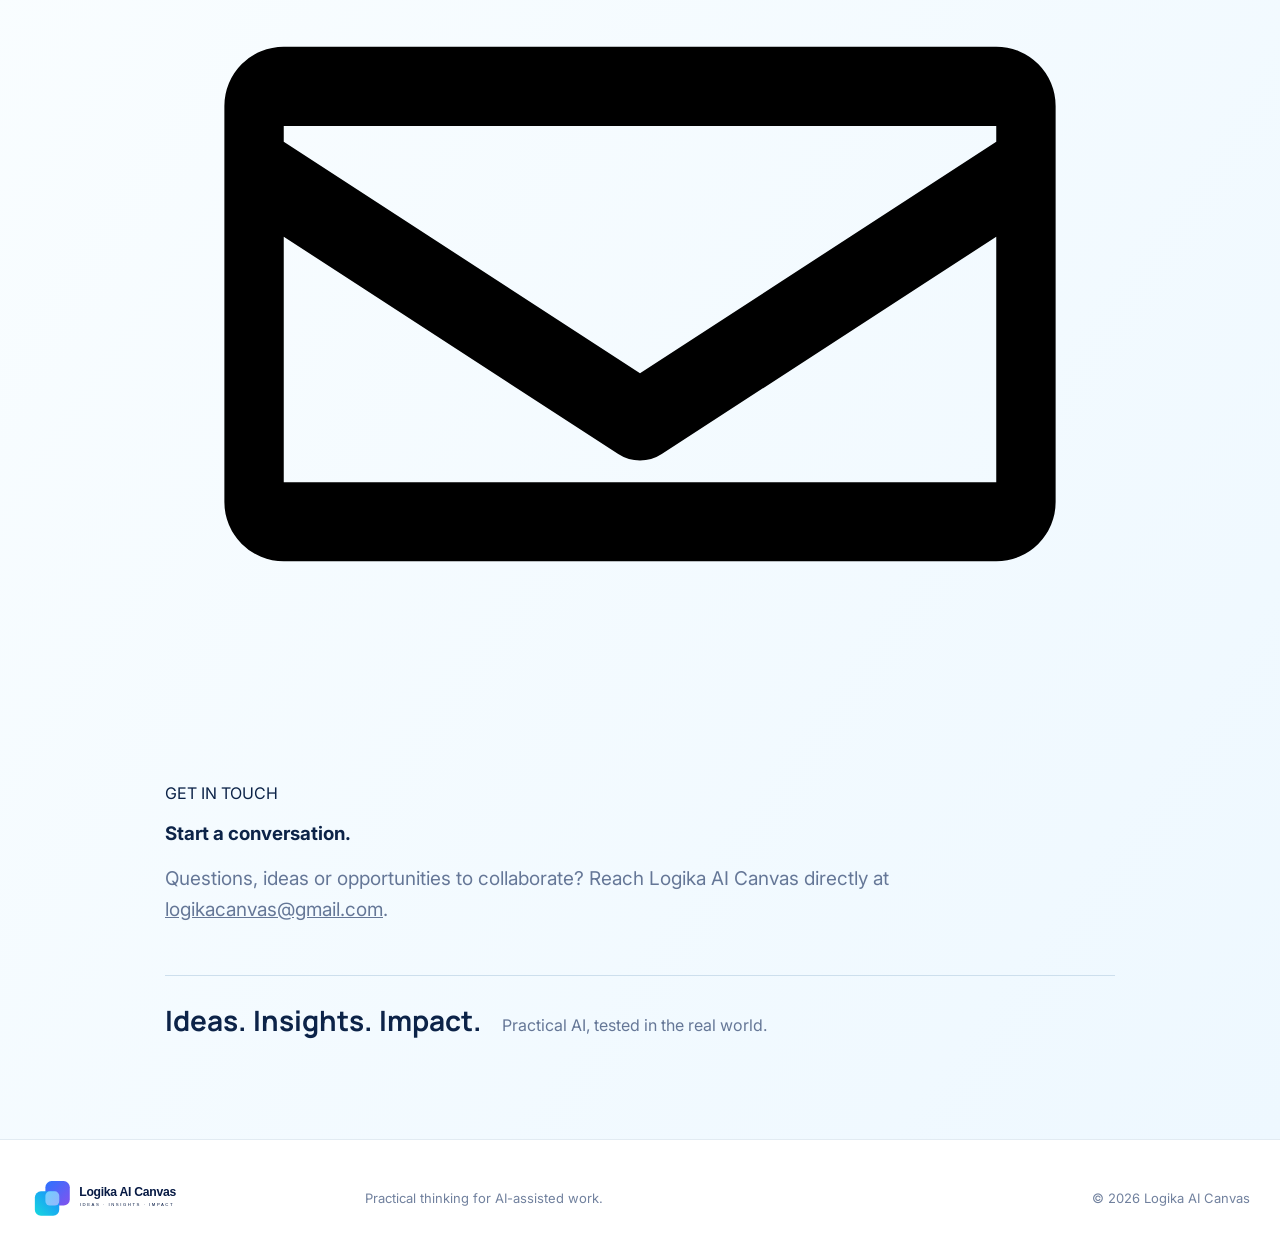
==== commit 8aad8796: "Add professional contact section" ====
--- a/index.html
+++ b/index.html
@@ -59,7 +59,7 @@
       </div>
     </section>
 
-    <section class="page about" id="about"><div class="shell narrow-page"><p class="eyebrow">ABOUT LOGIKA AI CANVAS</p><h2>A work in progress.</h2><p class="lead">Logika AI Canvas is an evolving space for practical thinking and experimentation around AI, Agile, people, process, delivery and governance.</p><p>We’re building this gradually. More about the thinking, the work and the people behind it will be added here.</p><div class="about-signature"><strong>Ideas. Insights. Impact.</strong><span>Practical AI, tested in the real world.</span></div></div></section>
+    <section class="page about" id="about"><div class="shell narrow-page"><p class="eyebrow">ABOUT LOGIKA AI CANVAS</p><h2>A work in progress.</h2><p class="lead">Logika AI Canvas is an evolving space for practical thinking and experimentation around AI, Agile, people, process, delivery and governance.</p><p>We’re building this gradually. More about the thinking, the work and the people behind it will be added here.</p><div class="contact-card" aria-label="Contact Logika AI Canvas"><div class="contact-icon" aria-hidden="true"><svg viewBox="0 0 24 24"><path d="M3 5.5h18a1.5 1.5 0 0 1 1.5 1.5v10A1.5 1.5 0 0 1 21 18.5H3A1.5 1.5 0 0 1 1.5 17V7A1.5 1.5 0 0 1 3 5.5Zm0 2v.4l9 5.85 9-5.85v-.4H3Zm18 9V10.3l-8.45 5.49a1 1 0 0 1-1.1 0L3 10.3v6.2h18Z"/></svg></div><div><span class="contact-kicker">GET IN TOUCH</span><h3>Start a conversation.</h3><p>Questions, ideas or opportunities to collaborate? Reach Logika AI Canvas directly at <a href="mailto:logikacanvas@gmail.com">logikacanvas@gmail.com</a>.</p></div></div><div class="about-signature"><strong>Ideas. Insights. Impact.</strong><span>Practical AI, tested in the real world.</span></div></div></section>
   </main>
 
   <footer><div class="shell footer-grid"><img src="assets/logo-horizontal-light.svg" alt="Logika AI Canvas" /><p>Practical thinking for AI-assisted work.</p><p>© 2026 Logika AI Canvas</p></div></footer>
--- a/styles.css
+++ b/styles.css
@@ -267,3 +267,32 @@
   .canvas-wrap{padding-left:10px;padding-right:10px}
   .canvas-card strong{font-size:25px}
 }
+
+
+/* Compact archive for older AI/ML articles */
+.older-subhead{padding-top:42px}
+.older-list{display:grid;border-top:1px solid var(--line)}
+.older-article{
+  display:grid;
+  grid-template-columns:minmax(0,1fr) 190px;
+  gap:28px;
+  align-items:center;
+  padding:24px 4px;
+  border-bottom:1px solid var(--line);
+  text-decoration:none;
+  color:inherit;
+  transition:.2s ease;
+}
+.older-article:hover{padding-left:10px;background:linear-gradient(90deg,#f8fcff,transparent)}
+.older-article-main h4{font-family:Manrope;font-size:20px;line-height:1.2;letter-spacing:-.025em;margin:5px 0 7px}
+.older-article-main>p:not(.micro){margin:0;color:#647595;font-size:14px;line-height:1.45;max-width:820px}
+.older-article-meta{display:grid;justify-items:end;gap:6px;color:#6b7c98;font-size:12px;text-align:right}
+.older-article-meta b{color:#1268ee;font-size:13px}
+
+@media(max-width:760px){
+  .older-article{grid-template-columns:1fr;gap:12px;padding:20px 0}
+  .older-article:hover{padding-left:0}
+  .older-article-main h4{font-size:19px}
+  .older-article-meta{display:flex;flex-wrap:wrap;justify-content:flex-start;gap:8px 14px;text-align:left}
+  .older-article-meta b{width:100%}
+}
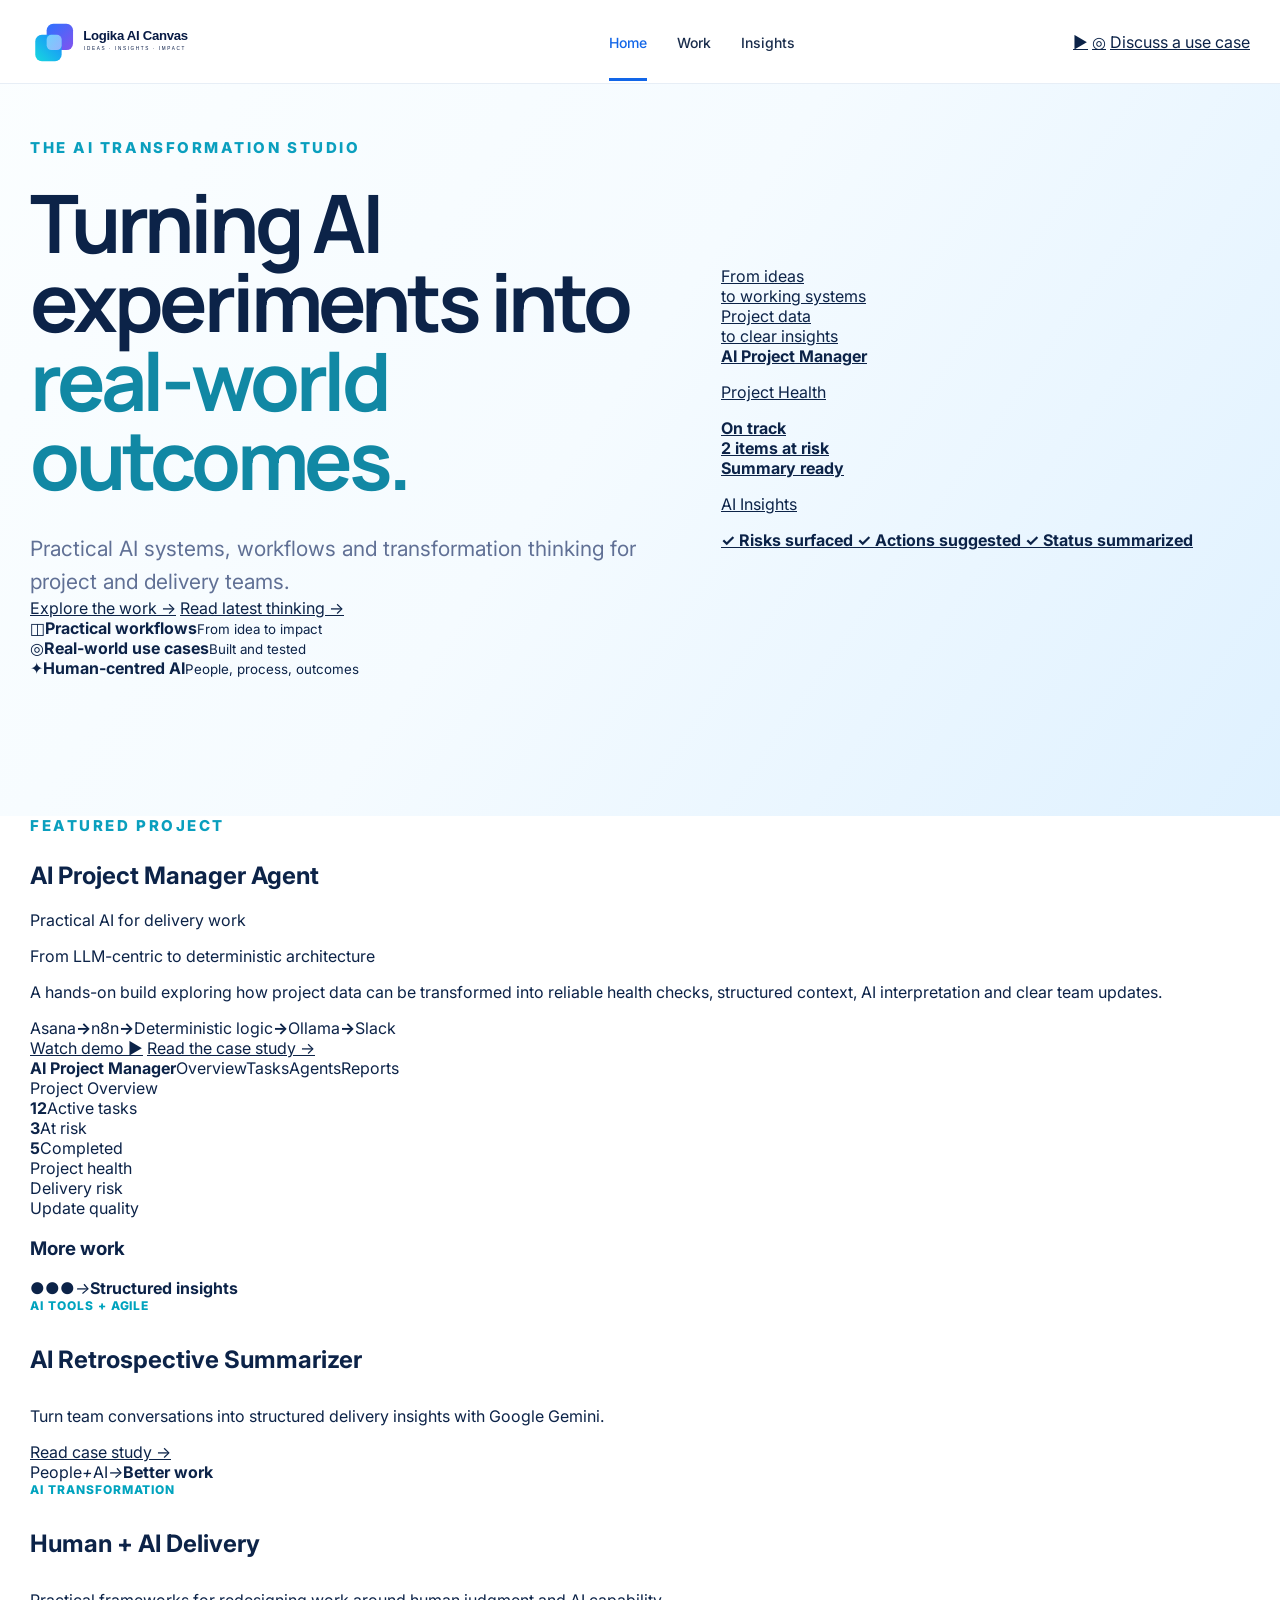
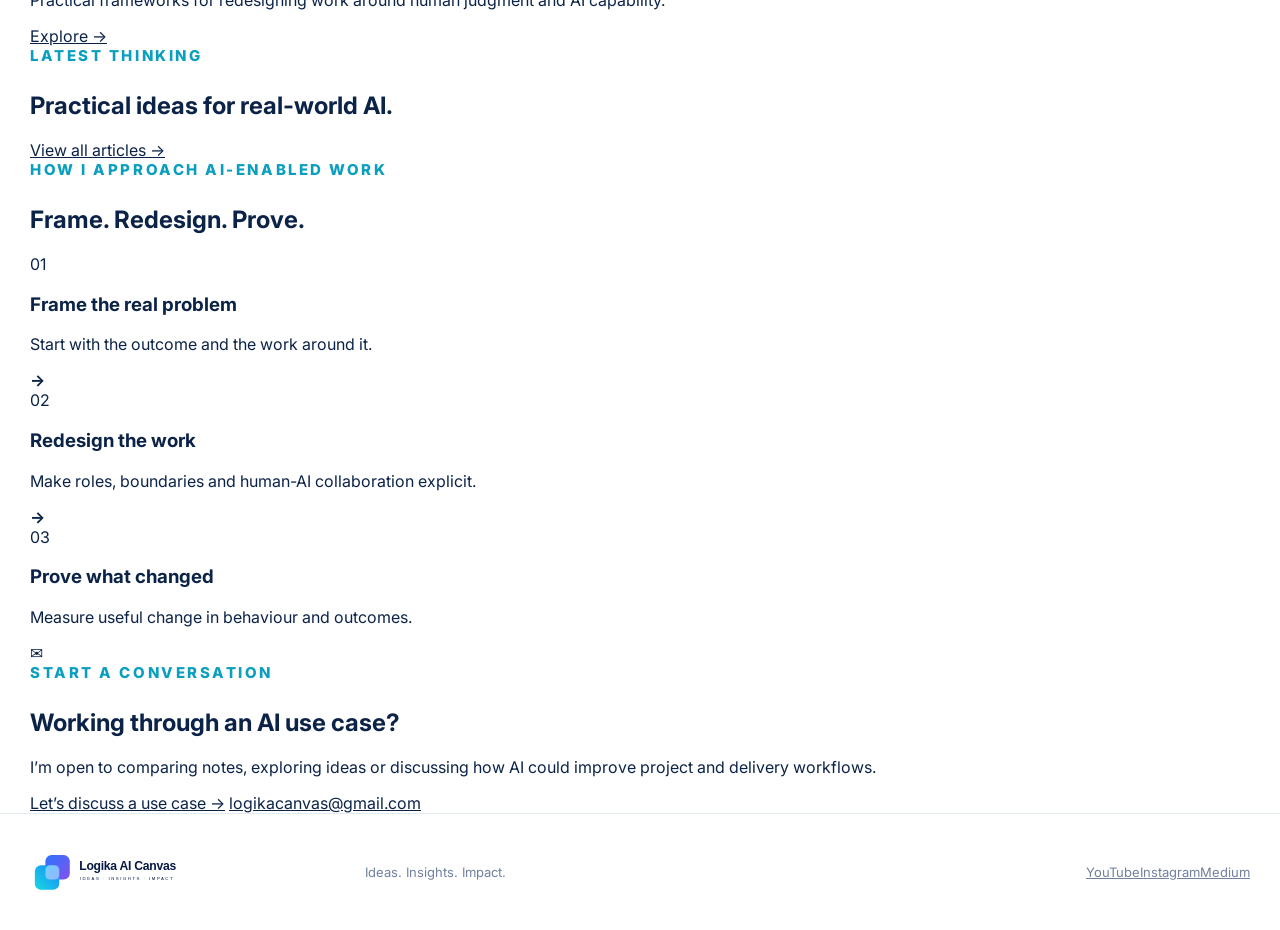
==== commit e51bc8fe: "Build V5 one-page homepage skeleton" ====
--- a/index.html
+++ b/index.html
@@ -1,70 +1,177 @@
 <!doctype html>
 <html lang="en">
 <head>
-  <meta charset="utf-8" />
-  <meta name="viewport" content="width=device-width, initial-scale=1" />
-  <meta name="description" content="Logika AI Canvas. Practical AI, Agile, delivery and governance thinking built for application." />
-  <title>Logika AI Canvas</title>
+  <meta charset="utf-8">
+  <meta name="viewport" content="width=device-width, initial-scale=1">
+  <meta name="description" content="Logika AI Canvas explores practical AI systems, workflows and transformation thinking for project and delivery teams.">
+  <title>Logika AI Canvas | Practical AI for Project & Delivery Work</title>
   <link rel="preconnect" href="https://fonts.googleapis.com">
   <link rel="preconnect" href="https://fonts.gstatic.com" crossorigin>
-  <link href="https://fonts.googleapis.com/css2?family=Inter:wght@400;500;600;700;800&family=Manrope:wght@500;600;700;800&display=swap" rel="stylesheet">
-  <link rel="stylesheet" href="styles.css" />
+  <link href="https://fonts.googleapis.com/css2?family=Inter:wght@400;500;600;700;800&family=Manrope:wght@600;700;800&display=swap" rel="stylesheet">
+  <link rel="stylesheet" href="styles.css">
 </head>
 <body>
-  <a class="skip-link" href="#main">Skip to content</a>
-  <header class="site-header" id="site-header">
-    <div class="shell nav-wrap">
-      <a class="brand" href="#home" aria-label="Logika AI Canvas home"><img src="assets/logo-horizontal-light.svg" alt="Logika AI Canvas. Ideas, Insights, Impact." /></a>
-      <button class="menu-toggle" aria-label="Open navigation" aria-expanded="false">☰</button>
-      <nav class="main-nav" aria-label="Primary navigation">
-        <a href="#home" data-section="home">Home</a>
-        <a href="#approach" data-section="approach">The Approach</a>
-        <a href="#insights" data-section="insights">Insights</a>
-        <a href="#about" data-section="about">About</a>
-      </nav>
-      <div class="social-nav" aria-label="Social and search">
-        <a href="https://www.youtube.com/@LogikaAICanvas" target="_blank" rel="noopener noreferrer" aria-label="YouTube"><svg viewBox="0 0 24 24" aria-hidden="true"><path d="M21.58 7.19a2.99 2.99 0 0 0-2.1-2.11C17.64 4.58 12 4.58 12 4.58s-5.64 0-7.48.5a2.99 2.99 0 0 0-2.1 2.11A31.3 31.3 0 0 0 1.92 12c0 1.63.17 3.24.5 4.81a2.99 2.99 0 0 0 2.1 2.11c1.84.5 7.48.5 7.48.5s5.64 0 7.48-.5a2.99 2.99 0 0 0 2.1-2.11c.33-1.57.5-3.18.5-4.81 0-1.63-.17-3.24-.5-4.81ZM10 15.46V8.54L16 12l-6 3.46Z" /></svg></a>
-        <a href="https://www.instagram.com/logikaaicanvas/" target="_blank" rel="noopener noreferrer" aria-label="Instagram"><svg viewBox="0 0 24 24" aria-hidden="true"><path d="M7 2h10a5 5 0 0 1 5 5v10a5 5 0 0 1-5 5H7a5 5 0 0 1-5-5V7a5 5 0 0 1 5-5Zm0 2a3 3 0 0 0-3 3v10a3 3 0 0 0 3 3h10a3 3 0 0 0 3-3V7a3 3 0 0 0-3-3H7Zm11.5 1.5a1.25 1.25 0 1 1 0 2.5 1.25 1.25 0 0 1 0-2.5ZM12 7a5 5 0 1 1 0 10 5 5 0 0 1 0-10Zm0 2.1a2.9 2.9 0 1 0 0 5.8 2.9 2.9 0 0 0 0-5.8Z"/></svg></a>
-        <button class="icon-button" id="search-open" aria-label="Search insights"><svg viewBox="0 0 24 24" aria-hidden="true"><path d="m21 20-5.4-5.4a7 7 0 1 0-1.4 1.4L19.6 21 21 20ZM5 10a5 5 0 1 1 10 0 5 5 0 0 1-10 0Z"/></svg></button>
+<a class="skip-link" href="#main">Skip to content</a>
+
+<header class="site-header">
+  <div class="shell nav-wrap">
+    <a class="brand" href="#home" aria-label="Logika AI Canvas home">
+      <img src="assets/logo-horizontal-light.svg" alt="Logika AI Canvas">
+    </a>
+    <button class="menu-toggle" type="button" aria-expanded="false" aria-label="Open navigation">☰</button>
+    <nav class="main-nav" aria-label="Primary navigation">
+      <a href="#home" data-section="home">Home</a>
+      <a href="#work" data-section="work">Work</a>
+      <a href="#insights" data-section="insights">Insights</a>
+    </nav>
+    <div class="nav-actions">
+      <a class="social-link" href="https://www.youtube.com/@LogikaAICanvas" target="_blank" rel="noopener noreferrer" aria-label="YouTube">▶</a>
+      <a class="social-link" href="https://www.instagram.com/logikaaicanvas/" target="_blank" rel="noopener noreferrer" aria-label="Instagram">◎</a>
+      <a class="nav-cta" href="mailto:logikacanvas@gmail.com?subject=AI%20use%20case%20discussion">Discuss a use case</a>
+    </div>
+  </div>
+</header>
+
+<main id="main">
+  <section class="hero" id="home">
+    <div class="hero-orb hero-orb-a"></div>
+    <div class="hero-orb hero-orb-b"></div>
+    <div class="shell hero-grid">
+      <div class="hero-copy">
+        <p class="eyebrow">THE AI TRANSFORMATION STUDIO</p>
+        <h1>Turning AI experiments into <span>real-world outcomes.</span></h1>
+        <p class="hero-lede">Practical AI systems, workflows and transformation thinking for project and delivery teams.</p>
+        <div class="hero-actions">
+          <a class="btn btn-primary" href="#work">Explore the work →</a>
+          <a class="btn btn-secondary" href="#insights">Read latest thinking →</a>
+        </div>
+        <div class="proof-row">
+          <div><span>◫</span><strong>Practical workflows</strong><small>From idea to impact</small></div>
+          <div><span>◎</span><strong>Real-world use cases</strong><small>Built and tested</small></div>
+          <div><span>✦</span><strong>Human-centred AI</strong><small>People, process, outcomes</small></div>
+        </div>
+      </div>
+
+      <a class="hero-visual" href="#work" aria-label="Explore the AI Project Manager Agent">
+        <div class="visual-note note-one">From ideas<br>to working systems</div>
+        <div class="visual-note note-two">Project data<br>to clear insights</div>
+        <div class="laptop">
+          <div class="laptop-bar"><span></span><b>AI Project Manager</b></div>
+          <div class="dashboard">
+            <aside>
+              <i></i><i></i><i></i><i></i>
+            </aside>
+            <div class="dash-main">
+              <p>Project Health</p>
+              <div class="metric"><span></span><b>On track</b></div>
+              <div class="metric amber"><span></span><b>2 items at risk</b></div>
+              <div class="metric blue"><span></span><b>Summary ready</b></div>
+            </div>
+            <div class="dash-side">
+              <p>AI Insights</p>
+              <b>✓ Risks surfaced</b>
+              <b>✓ Actions suggested</b>
+              <b>✓ Status summarized</b>
+            </div>
+          </div>
+        </div>
+      </a>
+    </div>
+  </section>
+
+  <section class="section featured" id="work">
+    <div class="shell">
+      <div class="section-heading">
+        <div><p class="eyebrow">FEATURED PROJECT</p><h2>AI Project Manager Agent</h2></div>
+        <span class="section-kicker">Practical AI for delivery work</span>
+      </div>
+      <div class="featured-project">
+        <div class="project-copy">
+          <p class="project-subtitle">From LLM-centric to deterministic architecture</p>
+          <p>A hands-on build exploring how project data can be transformed into reliable health checks, structured context, AI interpretation and clear team updates.</p>
+          <div class="tech-line"><span>Asana</span><b>→</b><span>n8n</span><b>→</b><span>Deterministic logic</span><b>→</b><span>Ollama</span><b>→</b><span>Slack</span></div>
+          <div class="project-actions">
+            <a class="btn btn-primary" href="https://www.youtube.com/@LogikaAICanvas" target="_blank" rel="noopener noreferrer">Watch demo ▶</a>
+            <a class="text-link" href="https://medium.com/logika-ai-canvas/inside-my-ai-project-manager-agent-part-3-75105c41c052?source=friends_link&sk=5752f1b230a69768f4d546d0cd348066" target="_blank" rel="noopener noreferrer">Read the case study →</a>
+          </div>
+        </div>
+        <div class="project-panel" aria-hidden="true">
+          <div class="panel-nav"><b>AI Project Manager</b><span>Overview</span><span>Tasks</span><span>Agents</span><span>Reports</span></div>
+          <div class="panel-content">
+            <div class="panel-title">Project Overview</div>
+            <div class="mini-stats"><div><b>12</b><span>Active tasks</span></div><div><b>3</b><span>At risk</span></div><div><b>5</b><span>Completed</span></div></div>
+            <div class="health-row"><span>Project health</span><i><em></em></i></div>
+            <div class="health-row"><span>Delivery risk</span><i class="amber"><em></em></i></div>
+            <div class="health-row"><span>Update quality</span><i class="cyan"><em></em></i></div>
+          </div>
+        </div>
+      </div>
+
+      <div class="more-work-head"><h3>More work</h3></div>
+      <div class="work-grid">
+        <article class="work-card">
+          <div class="work-art retro-art"><span>●</span><span>●</span><span>●</span><i>→</i><b>Structured insights</b></div>
+          <p class="micro">AI TOOLS + AGILE</p>
+          <h4>AI Retrospective Summarizer</h4>
+          <p>Turn team conversations into structured delivery insights with Google Gemini.</p>
+          <a href="https://prakash-raman.medium.com/how-to-build-an-ai-powered-retrospective-summarizer-using-google-gemini-ed8b2e24ebf3?source=friends_link&sk=d5e16c06b25f28a22b1256d74e1eddcf" target="_blank" rel="noopener noreferrer">Read case study →</a>
+        </article>
+        <article class="work-card">
+          <div class="work-art agentic-art"><span>People</span><i>+</i><span>AI</span><i>→</i><b>Better work</b></div>
+          <p class="micro">AI TRANSFORMATION</p>
+          <h4>Human + AI Delivery</h4>
+          <p>Practical frameworks for redesigning work around human judgment and AI capability.</p>
+          <a href="https://medium.com/logika-ai-canvas/ai-first-transformation-how-to-redesign-work-around-humans-and-ai-agents-ba021da3f683?source=friends_link&sk=e647967bdd1a33fe31aa1192dfae2ebb" target="_blank" rel="noopener noreferrer">Explore →</a>
+        </article>
       </div>
     </div>
-  </header>
+  </section>
 
-  <main id="main">
-    <section class="page hero" id="home">
-      <div class="orb orb-a"></div><div class="orb orb-b"></div><div class="wave wave-one"></div>
-      <div class="shell hero-grid">
-        <div class="hero-copy"><p class="eyebrow">PRACTICAL AI</p><h1>Make AI <span>practical, measurable, and human.</span></h1><p class="hero-lede">Exploring practical ways to bring AI, people, process, and governance together.</p></div>
-        <div class="canvas-wrap" aria-label="The Working Canvas"><div class="canvas-label">THE WORKING CANVAS</div><div class="canvas-connector c1"></div><div class="canvas-connector c2"></div><article class="canvas-card card-one"><span>01</span><strong>Frame the real<br>problem</strong><i>💡</i></article><article class="canvas-card card-two"><span>02</span><strong>Redesign the work</strong><i>⚙</i></article><article class="canvas-card card-three"><span>03</span><strong>Prove what<br>changed</strong><i>▥</i></article></div>
+  <section class="section insights-section" id="insights">
+    <div class="shell">
+      <div class="section-heading">
+        <div><p class="eyebrow">LATEST THINKING</p><h2>Practical ideas for real-world AI.</h2></div>
+        <a class="text-link" href="https://medium.com/logika-ai-canvas" target="_blank" rel="noopener noreferrer">View all articles →</a>
       </div>
-    </section>
+      <div class="latest-grid" id="latest-insights"></div>
+    </div>
+  </section>
 
-    <section class="page approach" id="approach">
-      <div class="orb orb-c"></div><div class="wave wave-two"></div>
-      <div class="shell approach-grid">
-        <div class="approach-intro"><p class="eyebrow">THE APPROACH</p><h2>From ideas to <span>meaningful outcomes.</span></h2><p>A clear lens for designing AI-enabled work that is useful, accountable, and grounded in real outcomes.</p></div>
-        <div class="question-list"><article class="question-card"><div class="question-copy"><span class="qnum">01</span><h3>What should change?</h3><p>Start with the outcome and the work around it, not with a tool looking for a use case.</p></div><div class="qicon">💡</div></article><article class="question-card"><div class="question-copy"><span class="qnum blue">02</span><h3>How should humans and AI work together?</h3><p>Make roles, boundaries, escalation, and accountability explicit before scaling.</p></div><div class="qicon">◎</div></article><article class="question-card"><div class="question-copy"><span class="qnum green">03</span><h3>What evidence earns trust?</h3><p>Measure useful change in behaviour and outcomes, not activity or AI adoption alone.</p></div><div class="qicon">▥</div></article></div>
+  <section class="method">
+    <div class="shell method-grid">
+      <div class="method-title"><p class="eyebrow">HOW I APPROACH AI-ENABLED WORK</p><h2>Frame. Redesign. Prove.</h2></div>
+      <article><span>01</span><div><h3>Frame the real problem</h3><p>Start with the outcome and the work around it.</p></div></article>
+      <b>→</b>
+      <article><span>02</span><div><h3>Redesign the work</h3><p>Make roles, boundaries and human-AI collaboration explicit.</p></div></article>
+      <b>→</b>
+      <article><span>03</span><div><h3>Prove what changed</h3><p>Measure useful change in behaviour and outcomes.</p></div></article>
+    </div>
+  </section>
+
+  <section class="contact-section">
+    <div class="shell contact-band">
+      <div class="contact-mark">✉</div>
+      <div>
+        <p class="eyebrow">START A CONVERSATION</p>
+        <h2>Working through an AI use case?</h2>
+        <p>I’m open to comparing notes, exploring ideas or discussing how AI could improve project and delivery workflows.</p>
       </div>
-    </section>
+      <div class="contact-action">
+        <a class="btn btn-primary" href="mailto:logikacanvas@gmail.com?subject=AI%20use%20case%20discussion">Let’s discuss a use case →</a>
+        <a href="mailto:logikacanvas@gmail.com">logikacanvas@gmail.com</a>
+      </div>
+    </div>
+  </section>
+</main>
 
-    <section class="page insights" id="insights">
-      <div class="insights-hero"><div class="shell insights-hero-grid"><div><p class="eyebrow">LATEST THINKING</p><h2>Insights built for<br>application.</h2><p>Long enough to think. Short enough to use.</p></div><div class="insight-art" aria-hidden="true"><div class="ring r1"></div><div class="ring r2"></div></div></div></div>
-      <div class="shell insights-body">
-        <div class="insights-toolbar"><h3>Recent Insights</h3><div class="toolbar-actions"><button class="notify-btn is-disabled" id="notify-btn" type="button">Notify me of new articles</button><a href="https://prakash-raman.medium.com/" target="_blank" rel="noopener noreferrer">All articles →</a></div></div>
-        <div class="featured-grid" id="recent-insights" aria-live="polite"></div>
-        <div class="subhead"><h3>Earlier Insights</h3></div>
-        <div class="earlier-grid" id="earlier-insights" aria-live="polite"></div>
-        <div class="subhead older-subhead"><h3>Older Articles</h3></div>
-        <div class="older-list" id="older-insights" aria-live="polite"></div>
-      </div>
-    </section>
+<footer>
+  <div class="shell footer-grid">
+    <img src="assets/logo-horizontal-light.svg" alt="Logika AI Canvas">
+    <p>Ideas. Insights. Impact.</p>
+    <div><a href="https://www.youtube.com/@LogikaAICanvas" target="_blank" rel="noopener noreferrer">YouTube</a><a href="https://www.instagram.com/logikaaicanvas/" target="_blank" rel="noopener noreferrer">Instagram</a><a href="https://medium.com/logika-ai-canvas" target="_blank" rel="noopener noreferrer">Medium</a></div>
+  </div>
+</footer>
 
-    <section class="page about" id="about"><div class="shell narrow-page"><p class="eyebrow">ABOUT LOGIKA AI CANVAS</p><h2>A work in progress.</h2><p class="lead">Logika AI Canvas is an evolving space for practical thinking and experimentation around AI, Agile, people, process, delivery and governance.</p><p>We’re building this gradually. More about the thinking, the work and the people behind it will be added here.</p><div class="contact-card" aria-label="Contact Logika AI Canvas"><div class="contact-icon" aria-hidden="true"><svg viewBox="0 0 24 24"><path d="M3 5.5h18a1.5 1.5 0 0 1 1.5 1.5v10A1.5 1.5 0 0 1 21 18.5H3A1.5 1.5 0 0 1 1.5 17V7A1.5 1.5 0 0 1 3 5.5Zm0 2v.4l9 5.85 9-5.85v-.4H3Zm18 9V10.3l-8.45 5.49a1 1 0 0 1-1.1 0L3 10.3v6.2h18Z"/></svg></div><div><span class="contact-kicker">GET IN TOUCH</span><h3>Start a conversation.</h3><p>Questions, ideas or opportunities to collaborate? Reach Logika AI Canvas directly at <a href="mailto:logikacanvas@gmail.com">logikacanvas@gmail.com</a>.</p></div></div><div class="about-signature"><strong>Ideas. Insights. Impact.</strong><span>Practical AI, tested in the real world.</span></div></div></section>
-  </main>
-
-  <footer><div class="shell footer-grid"><img src="assets/logo-horizontal-light.svg" alt="Logika AI Canvas" /><p>Practical thinking for AI-assisted work.</p><p>© 2026 Logika AI Canvas</p></div></footer>
-  <div class="toast" id="toast" role="status" aria-live="polite">Mailing list signup is being set up. This button will go live later.</div>
-  <div class="search-panel" id="search-panel" aria-hidden="true"><div class="search-box"><button id="search-close" aria-label="Close search">×</button><h3>Search insights</h3><input id="search-input" type="search" placeholder="Try: Agile, Gemini, governance…" autocomplete="off"/><p id="search-note">Matching article cards will stay visible.</p></div></div>
-  <script src="script.js"></script>
+<script src="script.js"></script>
 </body>
 </html>
--- a/styles.css
+++ b/styles.css
@@ -296,3 +296,51 @@
   .older-article-meta{display:flex;flex-wrap:wrap;justify-content:flex-start;gap:8px 14px;text-align:left}
   .older-article-meta b{width:100%}
 }
+
+
+/* Professional contact block */
+.contact-card{
+  margin-top:40px;
+  display:grid;
+  grid-template-columns:64px minmax(0,1fr);
+  gap:22px;
+  align-items:start;
+  padding:26px 28px;
+  border:1px solid #cfe2f1;
+  border-radius:18px;
+  background:rgba(255,255,255,.72);
+  box-shadow:0 12px 32px rgba(15,50,84,.06);
+}
+.contact-icon{
+  width:56px;
+  height:56px;
+  border-radius:16px;
+  display:grid;
+  place-items:center;
+  background:linear-gradient(135deg,#e8fbff,#eaf1ff);
+  color:#1268ee;
+}
+.contact-icon svg{width:27px;height:27px;fill:currentColor}
+.contact-kicker{
+  display:block;
+  margin-bottom:6px;
+  color:#0a9fbe;
+  font-size:12px;
+  font-weight:800;
+  letter-spacing:.14em;
+}
+.contact-card h3{
+  margin:0 0 8px;
+  font-family:Manrope,Inter,sans-serif;
+  font-size:25px;
+  letter-spacing:-.025em;
+}
+.contact-card p{margin:0!important;font-size:16px!important;line-height:1.55!important;color:#5f7192!important}
+.contact-card a{color:#1268ee;font-weight:700;text-decoration:none}
+.contact-card a:hover{text-decoration:underline}
+
+@media(max-width:760px){
+  .contact-card{grid-template-columns:1fr;padding:22px}
+  .contact-icon{width:50px;height:50px}
+  .contact-card h3{font-size:22px}
+}
